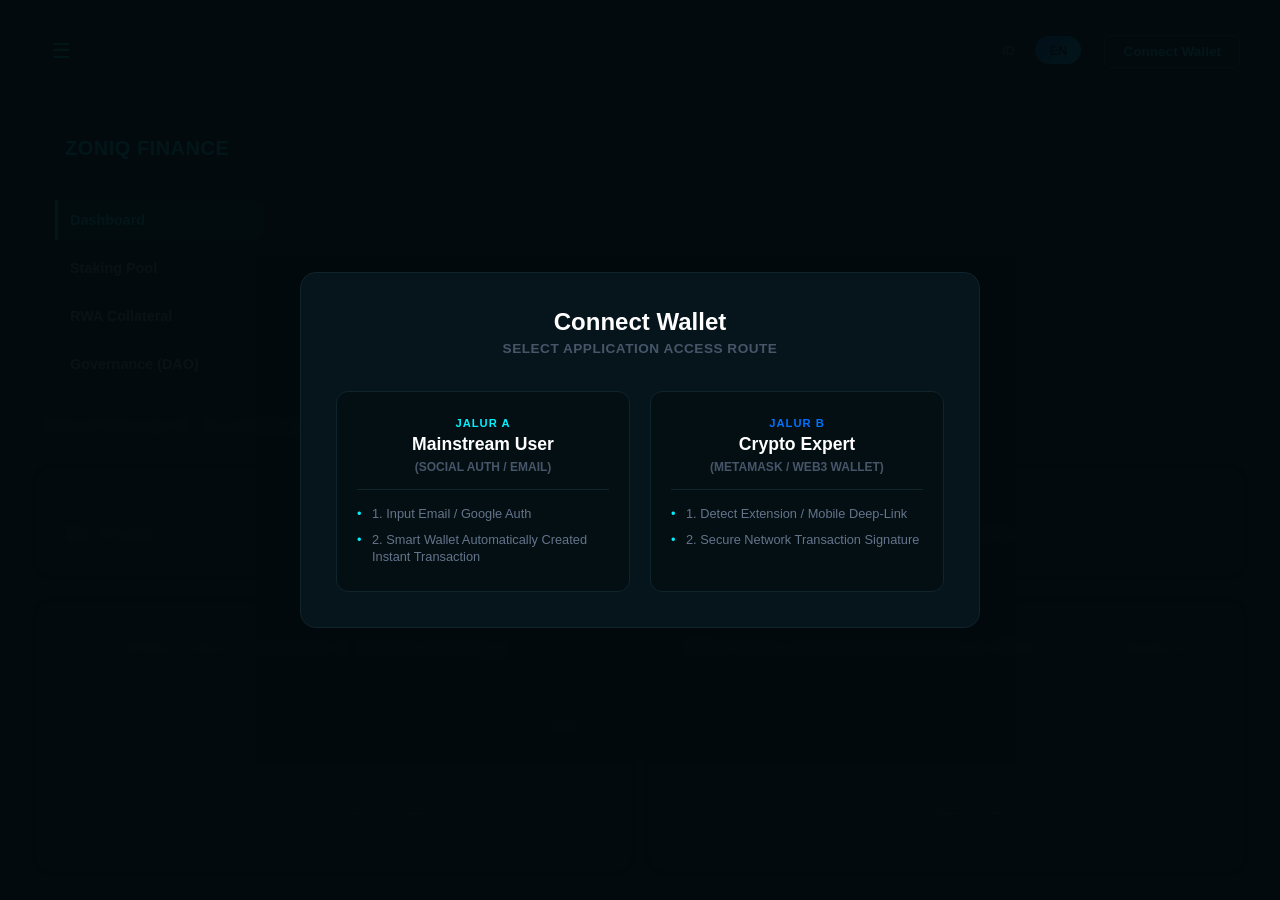
==== app.html @ b44617d6 "Rearrange sidebar navigation panel in app.html" ====
<!DOCTYPE html>
<html lang="en">
<head>
    <meta charset="UTF-8">
    <meta name="viewport" content="width=device-width, initial-scale=1.0">
    <title>Zoniq Finance - Integrated Dashboard dApp</title>
    <style>
        :root {
            --bg-color: #030a0d;
            --sidebar-bg: #051014;
            --card-bg: #06151b;
            --input-bg: #091a21;
            --border-color: #10242c;
            --text-title: #ffffff;
            --text-body: #64748b;
            --accent-color: #00f2fe;
            --accent-green: #10b981;
            --accent-gradient: linear-gradient(135deg, #0072ff 0%, #00f2fe 100%);
            --modal-overlay: rgba(3, 10, 13, 0.95);
            --sidebar-width: 240px;
        }

        body {
            font-family: -apple-system, BlinkMacSystemFont, "Segoe UI", Roboto, Arial, sans-serif;
            background-color: var(--bg-color);
            color: var(--text-body);
            margin: 0; padding: 0;
            display: flex; min-height: 100vh;
            overflow-x: hidden;
        }

        /* 1. SIDEBAR NAVIGASI KIRI */
        .sidebar {
            width: var(--sidebar-width);
            background-color: var(--sidebar-bg);
            border-right: 1px solid var(--border-color);
            display: flex; flex-direction: column; 
            padding: 25px 15px; box-sizing: border-box; 
            flex-shrink: 0;
            transition: all 0.3s cubic-bezier(0.4, 0, 0.2, 1);
            position: relative;
            z-index: 10;
        }
        body.sidebar-hidden .sidebar {
            margin-left: calc(-1 * var(--sidebar-width));
            opacity: 0;
            pointer-events: none;
        }
        .brand { color: var(--accent-color); font-size: 1.25rem; font-weight: 800; letter-spacing: 0.5px; margin-bottom: 40px; padding-left: 10px; text-transform: uppercase; }
        .nav-list { list-style: none; padding: 0; margin: 0; display: flex; flex-direction: column; gap: 8px; }
        .nav-item a { display: block; color: #94a3b8; text-decoration: none; padding: 12px 15px; border-radius: 8px; font-size: 0.9rem; font-weight: 600; transition: all 0.2s ease; }
        .nav-item a:hover { background-color: rgba(255, 255, 255, 0.02); color: var(--text-title); }
        .nav-item.active a { background-color: rgba(0, 242, 254, 0.06); color: var(--accent-color); border-left: 3px solid var(--accent-color); border-radius: 0 8px 8px 0; padding-left: 12px; }

        /* 2. MAIN CONTENT VIEWPORT */
        .main-content { flex-grow: 1; padding: 30px 40px; box-sizing: border-box; overflow-y: auto; width: 100%; transition: all 0.3s ease; }
        
        /* HEADER TOP BAR CONTROLS */
        .top-bar { display: flex; justify-content: space-between; align-items: center; margin-bottom: 40px; }
        .top-bar-right { display: flex; align-items: center; gap: 20px; }

        /* TOMBOL HAMBURGER DI POJOK PALING KIRI */
        .btn-toggle-sidebar {
            background: var(--card-bg);
            border: 1px solid var(--border-color);
            color: var(--accent-color);
            width: 42px; height: 42px;
            border-radius: 8px;
            cursor: pointer;
            display: flex; align-items: center; justify-content: center;
            font-size: 1.3rem;
            transition: all 0.2s;
        }
        .btn-toggle-sidebar:hover {
            background-color: var(--input-bg);
            border-color: rgba(0, 242, 254, 0.3);
        }

        /* TOGGLE SWITCH ID/EN */
        .switch { position: relative; display: inline-block; width: 100px; height: 34px; background-color: var(--card-bg); border: 1px solid var(--border-color); border-radius: 17px; cursor: pointer; user-select: none; }
        .switch-label { position: absolute; top: 0; width: 50px; height: 34px; line-height: 34px; text-align: center; font-weight: 700; font-size: 0.8rem; color: var(--text-body); z-index: 2; transition: color 0.2s; }
        .switch-label.label-id { left: 0; }
        .switch-label.label-en { right: 0; }
        .switch-handle { position: absolute; top: 2px; left: 2px; width: 46px; height: 28px; background: var(--accent-gradient); border-radius: 14px; z-index: 1; transition: transform 0.2s ease; }
        .switch.active-id .label-id { color: var(--bg-color); }
        .switch.active-en .label-en { color: var(--bg-color); }
        .switch.active-en .switch-handle { transform: translateX(50px); }

        /* WALLET STATE BUTTON */
        .btn-wallet { background-color: transparent; color: var(--accent-color); border: 1px solid rgba(0, 242, 254, 0.4); padding: 8px 18px; border-radius: 6px; font-weight: 700; font-size: 0.85rem; cursor: pointer; transition: all 0.2s ease; }
        .btn-wallet:hover { background-color: rgba(0, 242, 254, 0.05); box-shadow: 0 0 15px rgba(0, 242, 254, 0.2); }
        .dashboard-title { color: var(--text-title); font-size: 1.8rem; font-weight: 800; margin: 0 0 30px 0; }

        /* 3. METRICS GRID SYSTEM */
        .metrics-grid { display: grid; grid-template-columns: repeat(auto-fit, minmax(200px, 1fr)); gap: 20px; margin-bottom: 35px; }
        .metric-card { background-color: var(--card-bg); border: 1px solid var(--border-color); border-radius: 10px; padding: 22px; position: relative; }
        .metric-label { font-size: 0.75rem; font-weight: 700; color: #475569; text-transform: uppercase; letter-spacing: 0.5px; margin-bottom: 10px; }
        .metric-value { font-size: 1.6rem; font-weight: 800; color: var(--text-title); margin: 0; }
        .metric-value.highlight-green { color: var(--accent-green); }

        /* KUNCI AKSES SEBELUM CONNECT WALLET */
        .blur-locked { filter: blur(5px); opacity: 0.22; pointer-events: none; user-select: none; transition: all 0.4s ease; }

        /* 4. TRANSACTION LAYOUT INTERFACE (3-STEPS) */
        .panels-grid { display: grid; grid-template-columns: 1fr; gap: 25px; }
        @media (min-width: 992px) { .panels-grid { grid-template-columns: 1fr 1fr; } }
        .action-panel { background-color: var(--card-bg); border: 1px solid var(--border-color); border-radius: 12px; padding: 30px; box-sizing: border-box; }
        .action-panel h2 { color: var(--text-title); font-size: 1.2rem; font-weight: 700; margin: 0 0 20px 0; }
        .input-label { font-size: 0.8rem; color: #475569; margin-bottom: 8px; display: block; font-weight: 600; }
        .input-group { position: relative; display: flex; align-items: center; margin-bottom: 25px; }
        .input-group input { width: 100%; background-color: var(--input-bg); border: 1px solid var(--border-color); color: var(--text-title); padding: 14px 65px 14px 15px; border-radius: 8px; font-size: 1rem; font-weight: 600; outline: none; box-sizing: border-box; }
        .token-tag { position: absolute; right: 18px; font-weight: 700; font-size: 0.85rem; letter-spacing: 0.5px; }
        .tag-znq { color: var(--accent-green); }
        .tag-usd { color: #475569; }
        .btn-action { width: 100%; padding: 14px; background-color: #0c161a; border: 1px solid var(--border-color); color: var(--text-title); font-size: 0.95rem; font-weight: 700; border-radius: 8px; cursor: pointer; transition: all 0.2s; text-align: center; }
        .btn-action:hover { background-color: var(--input-bg); border-color: #1e3a47; }

        /* 5. POP-UP TWO-ROUTE GATE MODAL (PERSIS BAGAN DIAGRAM) */
        .modal-overlay {
            position: fixed; top: 0; left: 0; right: 0; bottom: 0;
            background-color: var(--modal-overlay);
            display: flex; align-items: center; justify-content: center;
            z-index: 100; opacity: 0; pointer-events: none;
            transition: opacity 0.3s ease;
        }
        .modal-overlay.active { opacity: 1; pointer-events: auto; }
        .modal-box {
            background-color: var(--card-bg); border: 1px solid var(--border-color);
            border-radius: 16px; width: 100%; max-width: 680px;
            padding: 35px; box-sizing: border-box; position: relative;
            transform: scale(0.95); transition: transform 0.3s ease;
        }
        .modal-overlay.active .modal-box { transform: scale(1); }
        .modal-box h2 { color: var(--text-title); font-size: 1.5rem; text-align: center; margin: 0 0 5px 0; font-weight: 800; }
        .modal-subtitle { text-align: center; font-size: 0.85rem; color: #475569; margin-bottom: 35px; text-transform: uppercase; font-weight: 700; letter-spacing: 0.5px; }
        
        .wallet-options-container { display: grid; grid-template-columns: 1fr; gap: 20px; }
        @media (min-width: 576px) { .wallet-options-container { grid-template-columns: 1fr 1fr; } }
        .option-route-card {
            background-color: rgba(3, 10, 13, 0.5); border: 1px solid var(--border-color);
            border-radius: 12px; padding: 25px 20px; cursor: pointer;
            transition: all 0.2s ease; display: flex; flex-direction: column; align-items: center; text-align: center;
        }
        .option-route-card:hover { border-color: rgba(0, 242, 254, 0.4); background-color: var(--input-bg); box-shadow: 0 5px 15px rgba(0, 242, 254, 0.05); }
        .route-badge { font-size: 0.7rem; font-weight: 800; color: var(--accent-color); text-transform: uppercase; letter-spacing: 1px; margin-bottom: 5px; }
        .option-route-card h4 { color: var(--text-title); margin: 0 0 5px 0; font-size: 1.1rem; font-weight: 700; }
        .route-subtext { font-size: 0.75rem; color: #475569; margin-bottom: 15px; font-weight: 600; text-transform: uppercase; }
        .route-steps-list { margin: 0; padding: 0; list-style: none; font-size: 0.8rem; text-align: left; color: var(--text-body); width: 100%; border-top: 1px solid var(--border-color); padding-top: 15px; }
        .route-steps-list li { margin-bottom: 8px; position: relative; padding-left: 15px; line-height: 1.4; }
        .route-steps-list li::before { content: "•"; position: absolute; left: 0; color: var(--accent-color); }
        .route-steps-list li:last-child { margin-bottom: 0; }

        .lang-block { transition: filter 0.4s, opacity 0.4s; }
        .lang-block.hidden { display: none; }
    </style>
</head>
<body>

        <!-- MAIN CONTENT AREA -->
    <main class="main-content">
        
        <!-- HEADER KONTROL UTAMA -->
        <header class="top-bar">
            <!-- TOMBOL SEMBUNYI MENU DI SEBELAH KIRI PALING UTAMA -->
            <button class="btn-toggle-sidebar" onclick="toggleSidebar()" id="sidebarToggleBtn" title="Sembunyikan Menu">
                ☰
            </button>
            
            <div class="top-bar-right">
                <div id="langToggle" class="switch active-en" onclick="toggleLanguage()">
                    <div class="switch-label label-id">ID</div>
                    <div class="switch-label label-en">EN</div>
                    <div class="switch-handle"></div>
                </div>
                <button class="btn-wallet" id="walletBtn" onclick="openWalletModal()">Hubungkan Dompet</button>
            </div>
        </header>

        <!-- SIDEBAR NAVIGATION PANEL -->
    <aside class="sidebar">
        <div class="brand">Zoniq Finance</div>
        <nav>
            <ul class="nav-list">
                <li class="nav-item active"><a href="#" id="menu-dash">Dasbor</a></li>
                <li class="nav-item"><a href="#" id="menu-pool">Staking Kolam</a></li>
                <li class="nav-item"><a href="#" id="menu-rwa">Agunan RWA</a></li>
                <li class="nav-item"><a href="#" id="menu-dao">Tata Kelola (DAO)</a></li>
            </ul>
        </nav>
    </aside>

        <!-- ================= CONTENT LAYOUT VIEWPORT (TERKUNCI BLUR DI AWAL) ================= -->
        <div id="dashboardContainer" class="blur-locked">
            
            <!-- TAMPILAN BAHASA INDONESIA -->
            <div id="sect-id" class="lang-block hidden">
                <h1 class="dashboard-title">Ringkasan Dasbor</h1>
                <div class="metrics-grid">
                    <div class="metric-card"><div class="metric-label">Harga $ZNQ</div><p class="metric-value">$0.0100</p></div>
                    <div class="metric-card"><div class="metric-label">Total Nilai Terkunci (TVL)</div><p class="metric-value highlight-green">$1,245,000</p></div>
                    <div class="metric-card"><div class="metric-label">Agunan RWA Anda</div><p class="metric-value">$0.00</p></div>
                    <div class="metric-card"><div class="metric-label">Estimasi APY Staking</div><p class="metric-value highlight-green">24.5%</p></div>
                </div>
                
                <div class="panels-grid">
                    <!-- FITUR 1: STAKING INSTAN -->
                    <div class="action-panel">
                        <h2>Kunci Token $ZNQ [ Fitur 1: Staking Instan ]</h2>
                        <span class="input-label">1. Input Jumlah Token $ZNQ</span>
                        <div class="input-group"><input type="number" placeholder="0.0" id="stake-input-id"><span class="token-tag tag-znq">ZNQ</span></div>
                        <span class="input-label" style="margin-top:-15px; margin-bottom:15px; display:block; font-size:0.75rem; color:#475569;">2. Bayar Gas Fee via USDC/USDT</span>
                        <button class="btn-action" onclick="executeTx('stake', 'id')">3. Estimasi Imbal Hasil Aktif Tersedia di Dompet dalam 3 Detik</button>
                    </div>
                    
                    <!-- FITUR 2: AGUNAN SILANG RWA -->
                    <div class="action-panel">
                        <h2>Agunan Silang RWA [ Fitur 2: Agunan Silang RWA ]</h2>
                        <span class="input-label">1. Input Nilai Tokenisasi Aset Fisik &amp; Tarik Likuiditas Dolar</span>
                        <div class="input-group"><input type="number" placeholder="0.0" id="rwa-input-id"><span class="token-tag tag-usd">USD</span></div>
                        <span class="input-label" style="margin-top:-15px; margin-bottom:15px; display:block; font-size:0.75rem; color:#475569;">2. Kunci Aset Dunia Nyata Secara Digital</span>
                        <button class="btn-action" onclick="executeTx('rwa', 'id')">3. Cairkan Dana Agunan ke Dompet Tanpa Birokrasi</button>
                    </div>
                </div>
            </div>

            <!-- TAMPILAN BAHASA INGGRIS -->
            <div id="sect-en" class="lang-block">
                <h1 class="dashboard-title">Dashboard Summary</h1>
                <div class="metrics-grid">
                    <div class="metric-card"><div class="metric-label">$ZNQ Price</div><p class="metric-value">$0.0100</p></div>
                    <div class="metric-card"><div class="metric-label">Total Value Locked (TVL)</div><p class="metric-value highlight-green">$1,245,000</p></div>
                    <div class="metric-card"><div class="metric-label">Your RWA Collateral</div><p class="metric-value">$0.00</p></div>
                    <div class="metric-card"><div class="metric-label">Estimated Staking APY</div><p class="metric-value highlight-green">24.5%</p></div>
                </div>
                
                <div class="panels-grid">
                    <!-- FEATURE 1: INSTANT STAKING -->
                    <div class="action-panel">
                        <h2>Lock $ZNQ Tokens [ Feature 1: Instant Staking ]</h2>
                        <span class="input-label">1. Input $ZNQ Token Amount</span>
                        <div class="input-group"><input type="number" placeholder="0.0" id="stake-input-en"><span class="token-tag tag-znq">ZNQ</span></div>
                        <span class="input-label" style="margin-top:-15px; margin-bottom:15px; display:block; font-size:0.75rem; color:#475569;">2. Pay Gas Fee via USDC/USDT</span>
                        <button class="btn-action" onclick="executeTx('stake', 'en')">3. Estimated Yield Active Available in Wallet within 3 Secs</button>
                    </div>
                    
                    <!-- FEATURE 2: RWA CROSS-COLLATERAL -->
                    <div class="action-panel">
                        <h2>RWA Cross-Collateral [ Feature 2: RWA Cross-Collateral ]</h2>
                        <span class="input-label">1. Input Physical Asset Tokenization Value &amp; Draw Dollar Liquidity</span>
                        <div class="input-group"><input type="number" placeholder="0.0" id="rwa-input-en"><span class="token-tag tag-usd">USD</span></div>
                        <span class="input-label" style="margin-top:-15px; margin-bottom:15px; display:block; font-size:0.75rem; color:#475569;">2. Lock Real-World Asset Digitally</span>
                        <button class="btn-action" onclick="executeTx('rwa', 'en')">3. Disburse Liquidity to Wallet Without Bureaucracy</button>
                    </div>
                </div>
            </div>
        </div>
    </main>

    <!-- ================= INTERFACE CHOOSE CONNECTION POP-UP GERBANG MASUK 2 JALUR ================= -->
    <div id="walletModal" class="modal-overlay">
        <div class="modal-box">
            <h2 id="modal-title">Hubungkan Dompet</h2>
            <div class="modal-subtitle" id="modal-sub">Pilih Jalur Akses dApp</div>
            
            <div class="wallet-options-container">
                <!-- JALUR A: PENGGUNA AWAM -->
                <div class="option-route-card" onclick="selectRoute('A')">
                    <span class="route-badge">Jalur A</span>
                    <h4 id="routeA-title">Pengguna Awam</h4>
                    <span class="route-subtext">(Social Auth / Email)</span>
                    <ul class="route-steps-list" id="routeA-steps">
                        <li>1. Input Email / Google Auth</li>
                        <li>2. Dompet Pintar Otomatis Tercipta Transaksi Instan</li>
                    </ul>
                </div>

                <!-- JALUR B: AHLI KRIPTO -->
                <div class="option-route-card" onclick="selectRoute('B')">
                    <span class="route-badge" style="color:#0072ff">Jalur B</span>
                    <h4 id="routeB-title">Ahli Kripto</h4>
                    <span class="route-subtext">(MetaMask / Web3 Wallet)</span>
                    <ul class="route-steps-list" id="routeB-steps">
                        <li>1. Deteksi Ekstensi / Deep-Link HP</li>
                        <li>2. Tanda Tangan Transaksi Jaringan Aman</li>
                    </ul>
                </div>
            </div>
        </div>
    </div>

    <script>
        let isConnected = false;

        // 1. KONTROL SEMBUNYI SIDEBAR NAVIGASI
        function toggleSidebar() {
            document.body.classList.toggle('sidebar-hidden');
            const toggleBtn = document.getElementById('sidebarToggleBtn');
            const isId = document.getElementById('langToggle').classList.contains('active-id');
            toggleBtn.title = document.body.classList.contains('sidebar-hidden') ? 
                (isId ? "Tampilkan Menu" : "Show Menu") : (isId ? "Sembunyikan Menu" : "Hide Menu");
        }

        // 2. KONTROL GERBANG MASUK POP-UP MODAL (2 JALUR)
        function openWalletModal() {
            if(isConnected) {
                isConnected = false;
                document.getElementById('dashboardContainer').classList.add('blur-locked'); // Kunci dashboard kembali saat logout
                const isId = document.getElementById('langToggle').classList.contains('active-id');
                const btn = document.getElementById('walletBtn');
                btn.innerText = isId ? "Hubungkan Dompet" : "Connect Wallet";
                btn.style.borderColor = "rgba(0, 242, 254, 0.4)";
                btn.style.color = "var(--accent-color)";
                setTimeout(() => { document.getElementById('walletModal').classList.add('active'); }, 200);
                return;
            }
            document.getElementById('walletModal').classList.add('active');
        }

        function selectRoute(routeType) {
            isConnected = true;
            document.getElementById('walletModal').classList.remove('active');
            document.getElementById('dashboardContainer').classList.remove('blur-locked'); // Membuka kunci halaman utama dasbor

            const btn = document.getElementById('walletBtn');
            const isId = document.getElementById('langToggle').classList.contains('active-id');
            
            if(routeType === 'A') {
                btn.innerText = "user@social.auth"; 
                alert(isId ? "Pendaftaran via Jalur A Berhasil! Dompet Pintar (Account Abstraction) Anda siap digunakan masuk ke dasbor utama." : "Route A Login Success! Your Abstraction Account Smart Wallet is unlocked.");
            } else {
                btn.innerText = "0x71C...3A9f"; 
                alert(isId ? "Koneksi via Jalur B Berhasil! Ekstensi MetaMask terverifikasi & tanda tangan digital valid." : "Route B Connection Success! Web3 Wallet MetaMask signature verified.");
            }
            btn.style.borderColor = "var(--accent-green)";
            btn.style.color = "var(--accent-green)";
        }

        // 3. TRANSACTION EXECUTION CONTROL
        function executeTx(type, lang) {
            let val = document.getElementById(`${type}-input-${lang}`).value;
            if(!val || parseFloat(val) <= 0) {
                alert(lang === 'id' ? "Silakan masukkan jumlah nominal valid!" : "Please enter a valid amount!");
                return;
            }
            alert(lang === 'id' ? "Konfirmasi Langkah 3 Berhasil! Transaksi dieksekusi instan dalam 3 detik." : "Step 3 Confirmed! Transaction completed instantly within 3 seconds.");
        }

        // 4. COOKIES ENGINE AND DICTIONARY
        function setCookie(name, value, days) {
            document.cookie = name + "=" + (value || "") + (days ? "; expires=" + new Date(Date.now() + days*24*60*60*1000).toUTCString() : "") + "; path=/; SameSite=Strict";
        }
        function getCookie(name) {
            let nameEQ = name + "="; let ca = document.cookie.split(';');
            for(let i=0; i < ca.length; i++) {
                let c = ca[i]; while (c.charAt(0)==' ') c = c.substring(1,c.length);
                if (c.indexOf(nameEQ) == 0) return c.substring(nameEQ.length,c.length);
            }
            return null;
        }

        function applyLanguage(lang) {
            const toggle = document.getElementById('langToggle');
            const sectId = document.getElementById('sect-id');
            const sectEn = document.getElementById('sect-en');
            const walletBtn = document.getElementById('walletBtn');
            const toggleBtn = document.getElementById('sidebarToggleBtn');
            
            const menuDash = document.getElementById('menu-dash');
            const menuPool = document.getElementById('menu-pool');
            const menuRwa = document.getElementById('menu-rwa');
            const menuDao = document.getElementById('menu-dao');

            const modalTitle = document.getElementById('modal-title');
            const modalSub = document.getElementById('modal-sub');
            const routeATitle = document.getElementById('routeA-title');
            const routeASteps = document.getElementById('routeA-steps');
            const routeBTitle = document.getElementById('routeB-title');
            const routeBSteps = document.getElementById('routeB-steps');

            if (lang === 'id') {
                toggle.classList.remove('active-en'); toggle.classList.add('active-id');
                sectId.classList.remove('hidden'); sectEn.classList.add('hidden');
                menuDash.innerText = "Dasbor"; menuPool.innerText = "Staking Kolam"; menuRwa.innerText = "Agunan RWA"; menuDao.innerText = "Tata Kelola (DAO)";
                if(!isConnected) walletBtn.innerText = "Hubungkan Dompet";
                toggleBtn.title = document.body.classList.contains('sidebar-hidden') ? "Tampilkan Menu" : "Sembunyikan Menu";

                modalTitle.innerText = "Hubungkan Dompet";
                modalSub.innerText = "Pilih Jalur Akses dApp";
                routeATitle.innerText = "Pengguna Awam";
                routeASteps.innerHTML = "<li>1. Input Email / Google Auth</li><li>2. Dompet Pintar Otomatis Tercipta Transaksi Instan</li>";
                routeBTitle.innerText = "Ahli Kripto";
                routeBSteps.innerHTML = "<li>1. Deteksi Ekstensi / Deep-Link HP</li><li>2. Tanda Tangan Transaksi Jaringan Aman</li>";
            } else {
                toggle.classList.remove('active-id'); toggle.classList.add('active-en');
                sectId.classList.add('hidden'); sectEn.classList.remove('hidden');
                menuDash.innerText = "Dashboard"; menuPool.innerText = "Staking Pool"; menuRwa.innerText = "RWA Collateral"; menuDao.innerText = "Governance (DAO)";
                if(!isConnected) walletBtn.innerText = "Connect Wallet";
                toggleBtn.title = document.body.classList.contains('sidebar-hidden') ? "Show Menu" : "Hide Menu";

                modalTitle.innerText = "Connect Wallet";
                modalSub.innerText = "Select Application Access Route";
                routeATitle.innerText = "Mainstream User";
                routeASteps.innerHTML = "<li>1. Input Email / Google Auth</li><li>2. Smart Wallet Automatically Created Instant Transaction</li>";
                routeBTitle.innerText = "Crypto Expert";
                routeBSteps.innerHTML = "<li>1. Detect Extension / Mobile Deep-Link</li><li>2. Secure Network Transaction Signature</li>";
            }
        }

        function toggleLanguage() {
            const toggle = document.getElementById('langToggle');
            let targetLang = toggle.classList.contains('active-en') ? 'id' : 'en';
            applyLanguage(targetLang);
            setCookie('oniq_lang', targetLang, 30);
        }

        window.onload = function() {
            let savedLang = getCookie('oniq_lang');
            applyLanguage(savedLang ? savedLang : 'en');
            
            // Mengunci & menampilkan pop-up secara otomatis saat pertama kali halaman terbuka
            if(!isConnected) { document.getElementById('walletModal').classList.add('active'); }
        };
    </script>
</body>
</html>
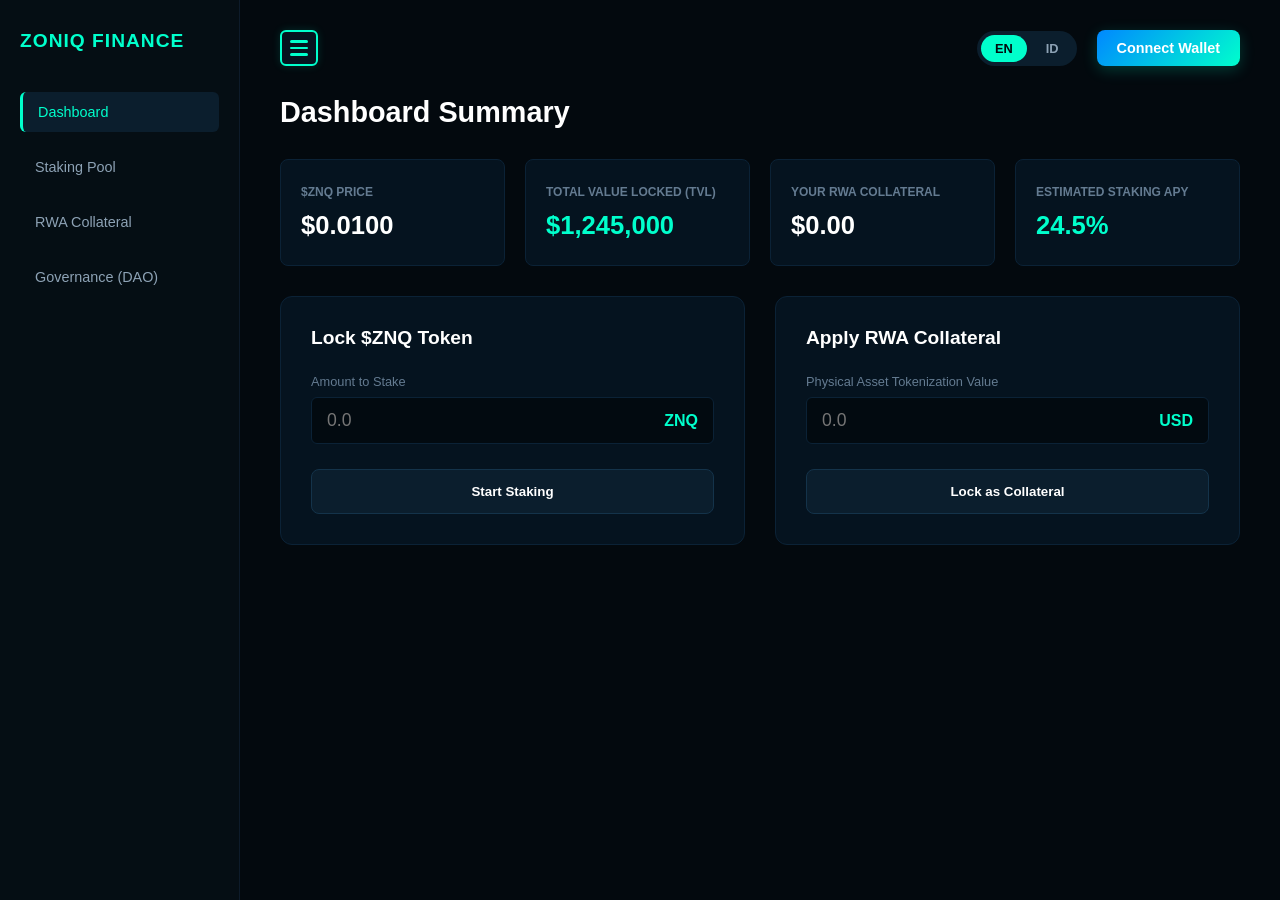
==== commit f5b228df: "Refactor navigation styles and add animations Updated styles for navigation items and menu toggle bu" ====
--- a/app.html
+++ b/app.html
@@ -3,423 +3,822 @@
 <head>
     <meta charset="UTF-8">
     <meta name="viewport" content="width=device-width, initial-scale=1.0">
-    <title>Zoniq Finance - Integrated Dashboard dApp</title>
+    <title>Zoniq Finance Dashboard</title>
+    <!-- Font Awesome untuk ikon sosial/wallet -->
+    <link rel="stylesheet" href="https://cloudflare.com">
+    
     <style>
-        :root {
-            --bg-color: #030a0d;
-            --sidebar-bg: #051014;
-            --card-bg: #06151b;
-            --input-bg: #091a21;
-            --border-color: #10242c;
-            --text-title: #ffffff;
-            --text-body: #64748b;
-            --accent-color: #00f2fe;
-            --accent-green: #10b981;
-            --accent-gradient: linear-gradient(135deg, #0072ff 0%, #00f2fe 100%);
-            --modal-overlay: rgba(3, 10, 13, 0.95);
-            --sidebar-width: 240px;
+        /* ==================== GAYA CSS (STYLE) ==================== */
+        * {
+            margin: 0;
+            padding: 0;
+            box-sizing: border-box;
+            font-family: 'Segoe UI', Tahoma, Geneva, Verdana, sans-serif;
         }
 
         body {
-            font-family: -apple-system, BlinkMacSystemFont, "Segoe UI", Roboto, Arial, sans-serif;
-            background-color: var(--bg-color);
-            color: var(--text-body);
-            margin: 0; padding: 0;
-            display: flex; min-height: 100vh;
+            background-color: #03090e;
+            color: #ffffff;
+            display: flex;
+            min-height: 100vh;
             overflow-x: hidden;
         }
 
-        /* 1. SIDEBAR NAVIGASI KIRI */
+        /* --- SIDEBAR NAVIGASI --- */
         .sidebar {
-            width: var(--sidebar-width);
-            background-color: var(--sidebar-bg);
-            border-right: 1px solid var(--border-color);
-            display: flex; flex-direction: column; 
-            padding: 25px 15px; box-sizing: border-box; 
-            flex-shrink: 0;
-            transition: all 0.3s cubic-bezier(0.4, 0, 0.2, 1);
+            width: 240px;
+            background-color: #050e14;
+            padding: 30px 20px;
+            display: flex;
+            flex-direction: column;
+            gap: 40px;
+            border-right: 1px solid #0d1b2a;
+            transition: transform 0.3s cubic-bezier(0.4, 0, 0.2, 1), margin-left 0.3s cubic-bezier(0.4, 0, 0.2, 1);
             position: relative;
-            z-index: 10;
-        }
-        body.sidebar-hidden .sidebar {
-            margin-left: calc(-1 * var(--sidebar-width));
+            z-index: 999;
+        }
+
+        .sidebar.hide-desktop {
+            margin-left: -240px;
+        }
+
+        .logo {
+            color: #00ffcc;
+            font-weight: bold;
+            font-size: 1.2rem;
+            letter-spacing: 1px;
+        }
+
+        .nav-menu {
+            display: flex;
+            flex-direction: column;
+            gap: 15px;
+        }
+
+        .nav-item {
+            color: #8da2b5;
+            text-decoration: none;
+            padding: 12px 15px;
+            border-radius: 6px;
+            font-size: 0.9rem;
+            transition: all 0.2s ease;
+        }
+
+        .nav-item:hover, .nav-item.active {
+            color: #ffffff;
+            background-color: #0b1e2d;
+        }
+
+        .nav-item.active {
+            color: #00ffcc;
+            border-left: 3px solid #00ffcc;
+        }
+
+        /* --- KONTEN UTAMA --- */
+        .main-content {
+            flex: 1;
+            padding: 30px 40px;
+            display: flex;
+            flex-direction: column;
+            gap: 30px;
+            transition: all 0.3s ease;
+        }
+
+        .top-header {
+            display: flex;
+            justify-content: space-between;
+            align-items: center;
+        }
+
+        .header-left {
+            display: flex;
+            align-items: center;
+            gap: 15px;
+        }
+
+        /* TOMBOL MENU DENGAN EFEK MEMANTUL (BOUNCE ANIMATION) */
+        .menu-dots-toggle {
+            background: #05131f;
+            border: 2px solid #00ffcc;
+            padding: 8px;
+            border-radius: 6px;
+            cursor: pointer;
+            transition: all 0.25s ease;
+            display: flex;
+            flex-direction: column;
+            gap: 4px;
+            width: 38px;
+            height: 36px;
+            justify-content: center;
+            align-items: center;
+            box-shadow: 0 0 8px rgba(0, 255, 204, 0.15);
+        }
+
+        .menu-dots-toggle:active {
+            animation: bounce 0.3s ease-in-out;
+        }
+
+        @keyframes bounce {
+            0% { transform: scale(1); }
+            30% { transform: scale(0.85); }
+            50% { transform: scale(1.05); }
+            100% { transform: scale(1); }
+        }
+
+        .menu-bar {
+            width: 18px;
+            height: 2.5px;
+            background-color: #00ffcc;
+            border-radius: 2px;
+            transition: all 0.25s ease;
+        }
+
+        .menu-dots-toggle:hover {
+            background-color: #00ffcc;
+            box-shadow: 0 0 15px rgba(0, 255, 204, 0.4);
+        }
+
+        .menu-dots-toggle:hover .menu-bar {
+            background-color: #03090e;
+        }
+
+        .header-right {
+            display: flex;
+            align-items: center;
+            gap: 20px;
+        }
+
+        /* Tombol Geser Bahasa (EN kiri, ID kanan) */
+        .language-switch {
+            background-color: #0b1e2d;
+            padding: 4px;
+            border-radius: 20px;
+            display: flex;
+            gap: 5px;
+        }
+
+        .lang-btn {
+            background: none;
+            border: none;
+            color: #8da2b5;
+            padding: 6px 14px;
+            border-radius: 15px;
+            cursor: pointer;
+            font-size: 0.8rem;
+            font-weight: bold;
+            transition: all 0.2s;
+        }
+
+        .lang-btn.active {
+            background-color: #00ffcc;
+            color: #03090e;
+        }
+
+        /* Tombol Dompet Utama */
+        .connect-wallet {
+            background: linear-gradient(135deg, #0088ff, #00ffcc);
+            border: none;
+            color: #ffffff;
+            padding: 10px 20px;
+            border-radius: 8px;
+            font-weight: bold;
+            cursor: pointer;
+            font-size: 0.9rem;
+            box-shadow: 0 4px 15px rgba(0, 255, 204, 0.2);
+            transition: transform 0.1s, background 0.3s;
+        }
+
+        .connect-wallet.connected {
+            background: #0b2236;
+            border: 1px solid #00ffcc;
+            color: #00ffcc;
+            box-shadow: none;
+        }
+
+        .connect-wallet:active {
+            transform: scale(0.98);
+        }
+
+        .page-title {
+            font-size: 1.8rem;
+            font-weight: 600;
+        }
+
+        /* --- STATISTIK GRID --- */
+        .stats-grid {
+            display: grid;
+            grid-template-columns: repeat(auto-fit, minmax(220px, 1fr));
+            gap: 20px;
+        }
+
+        .stat-card {
+            background-color: #05131f;
+            border: 1px solid #0b2236;
+            border-radius: 8px;
+            padding: 25px 20px;
+            display: flex;
+            flex-direction: column;
+            gap: 12px;
+        }
+
+        .stat-label {
+            color: #647b91;
+            font-size: 0.75rem;
+            font-weight: bold;
+        }
+
+        .stat-value {
+            font-size: 1.6rem;
+            font-weight: bold;
+        }
+
+        .highlight-green {
+            color: #00ffcc;
+        }
+
+        /* --- PANEL AKSI GRID --- */
+        .action-grid {
+            display: grid;
+            grid-template-columns: repeat(auto-fit, minmax(350px, 1fr));
+            gap: 30px;
+        }
+
+        .action-card {
+            background-color: #05131f;
+            border: 1px solid #0b2236;
+            border-radius: 12px;
+            padding: 30px;
+            display: flex;
+            flex-direction: column;
+            gap: 25px;
+        }
+
+        .action-card h2 {
+            font-size: 1.2rem;
+            font-weight: 600;
+        }
+
+        .input-group {
+            display: flex;
+            flex-direction: column;
+            gap: 8px;
+        }
+
+        .input-group label {
+            color: #647b91;
+            font-size: 0.8rem;
+        }
+
+        .input-wrapper {
+            display: flex;
+            background-color: #020a10;
+            border: 1px solid #0b2236;
+            border-radius: 6px;
+            padding: 12px 15px;
+            align-items: center;
+        }
+
+        .input-wrapper input {
+            background: none;
+            border: none;
+            color: #ffffff;
+            flex: 1;
+            font-size: 1.1rem;
+            outline: none;
+        }
+
+        .currency {
+            color: #00ffcc;
+            font-weight: bold;
+        }
+
+        .action-btn {
+            background-color: #0b1e2d;
+            border: 1px solid #14334a;
+            color: #ffffff;
+            padding: 14px;
+            border-radius: 8px;
+            cursor: pointer;
+            font-weight: 600;
+            transition: background 0.2s;
+        }
+
+        .action-btn:hover {
+            background-color: #14334a;
+        }
+
+        /* --- POP-UP MODAL BOX --- */
+        .modal-overlay {
+            position: fixed;
+            top: 0;
+            left: 0;
+            width: 100%;
+            height: 100%;
+            background-color: rgba(2, 6, 10, 0.85);
+            display: flex;
+            justify-content: center;
+            align-items: center;
+            z-index: 2000;
             opacity: 0;
             pointer-events: none;
-        }
-        .brand { color: var(--accent-color); font-size: 1.25rem; font-weight: 800; letter-spacing: 0.5px; margin-bottom: 40px; padding-left: 10px; text-transform: uppercase; }
-        .nav-list { list-style: none; padding: 0; margin: 0; display: flex; flex-direction: column; gap: 8px; }
-        .nav-item a { display: block; color: #94a3b8; text-decoration: none; padding: 12px 15px; border-radius: 8px; font-size: 0.9rem; font-weight: 600; transition: all 0.2s ease; }
-        .nav-item a:hover { background-color: rgba(255, 255, 255, 0.02); color: var(--text-title); }
-        .nav-item.active a { background-color: rgba(0, 242, 254, 0.06); color: var(--accent-color); border-left: 3px solid var(--accent-color); border-radius: 0 8px 8px 0; padding-left: 12px; }
-
-        /* 2. MAIN CONTENT VIEWPORT */
-        .main-content { flex-grow: 1; padding: 30px 40px; box-sizing: border-box; overflow-y: auto; width: 100%; transition: all 0.3s ease; }
-        
-        /* HEADER TOP BAR CONTROLS */
-        .top-bar { display: flex; justify-content: space-between; align-items: center; margin-bottom: 40px; }
-        .top-bar-right { display: flex; align-items: center; gap: 20px; }
-
-        /* TOMBOL HAMBURGER DI POJOK PALING KIRI */
-        .btn-toggle-sidebar {
-            background: var(--card-bg);
-            border: 1px solid var(--border-color);
-            color: var(--accent-color);
-            width: 42px; height: 42px;
+            transition: opacity 0.3s ease;
+        }
+
+        .modal-overlay.show {
+            opacity: 1;
+            pointer-events: auto;
+        }
+
+        .modal-box {
+            background-color: #05131f;
+            border: 1px solid #0b2236;
+            width: 90%;
+            max-width: 680px;
+            border-radius: 16px;
+            padding: 30px;
+            position: relative;
+            box-shadow: 0 10px 40px rgba(0,0,0,0.5);
+            transform: translateY(-20px);
+            transition: transform 0.3s ease;
+            display: flex;
+            flex-direction: column;
+        }
+
+        .modal-overlay.show .modal-box {
+            transform: translateY(0);
+        }
+
+        .modal-close-x {
+            position: absolute;
+            top: 20px;
+            right: 20px;
+            background: none;
+            border: none;
+            color: #647b91;
+            font-size: 1.3rem;
+            cursor: pointer;
+            transition: color 0.2s;
+        }
+
+        .modal-close-x:hover {
+            color: #ffffff;
+        }
+
+        .modal-title {
+            font-size: 1.3rem;
+            font-weight: 600;
+            margin-bottom: 25px;
+            text-align: center;
+            color: #00ffcc;
+        }
+
+        .wallet-paths {
+            display: grid;
+            grid-template-columns: 1fr 1fr;
+            gap: 20px;
+            margin-bottom: 25px;
+        }
+
+        .path-card {
+            background-color: #020a10;
+            border: 1px solid #0b2236;
+            border-radius: 10px;
+            padding: 20px;
+            display: flex;
+            flex-direction: column;
+            justify-content: space-between;
+        }
+
+        .path-title {
+            font-size: 0.95rem;
+            font-weight: bold;
+            margin-bottom: 5px;
+            color: #ffffff;
+            border-bottom: 1px solid #0b2236;
+            padding-bottom: 8px;
+        }
+
+        .path-subtitle {
+            font-size: 0.8rem;
+            color: #00ffcc;
+            margin-bottom: 15px;
+            font-style: italic;
+        }
+
+        .path-steps {
+            list-style: none;
+            display: flex;
+            flex-direction: column;
+            gap: 12px;
+            margin-bottom: 20px;
+        }
+
+        .path-steps li {
+            font-size: 0.85rem;
+            color: #8da2b5;
+            line-height: 1.4;
+        }
+
+        .path-steps strong {
+            color: #ffffff;
+            display: block;
+            margin-bottom: 2px;
+        }
+
+        .provider-list {
+            display: flex;
+            flex-direction: column;
+            gap: 10px;
+        }
+
+        .provider-btn {
+            display: flex;
+            align-items: center;
+            gap: 12px;
+            background-color: #0b1e2d;
+            border: 1px solid #14334a;
+            color: #ffffff;
+            padding: 10px 15px;
             border-radius: 8px;
             cursor: pointer;
-            display: flex; align-items: center; justify-content: center;
-            font-size: 1.3rem;
+            font-size: 0.85rem;
+            font-weight: 600;
             transition: all 0.2s;
-        }
-        .btn-toggle-sidebar:hover {
-            background-color: var(--input-bg);
-            border-color: rgba(0, 242, 254, 0.3);
-        }
-
-        /* TOGGLE SWITCH ID/EN */
-        .switch { position: relative; display: inline-block; width: 100px; height: 34px; background-color: var(--card-bg); border: 1px solid var(--border-color); border-radius: 17px; cursor: pointer; user-select: none; }
-        .switch-label { position: absolute; top: 0; width: 50px; height: 34px; line-height: 34px; text-align: center; font-weight: 700; font-size: 0.8rem; color: var(--text-body); z-index: 2; transition: color 0.2s; }
-        .switch-label.label-id { left: 0; }
-        .switch-label.label-en { right: 0; }
-        .switch-handle { position: absolute; top: 2px; left: 2px; width: 46px; height: 28px; background: var(--accent-gradient); border-radius: 14px; z-index: 1; transition: transform 0.2s ease; }
-        .switch.active-id .label-id { color: var(--bg-color); }
-        .switch.active-en .label-en { color: var(--bg-color); }
-        .switch.active-en .switch-handle { transform: translateX(50px); }
-
-        /* WALLET STATE BUTTON */
-        .btn-wallet { background-color: transparent; color: var(--accent-color); border: 1px solid rgba(0, 242, 254, 0.4); padding: 8px 18px; border-radius: 6px; font-weight: 700; font-size: 0.85rem; cursor: pointer; transition: all 0.2s ease; }
-        .btn-wallet:hover { background-color: rgba(0, 242, 254, 0.05); box-shadow: 0 0 15px rgba(0, 242, 254, 0.2); }
-        .dashboard-title { color: var(--text-title); font-size: 1.8rem; font-weight: 800; margin: 0 0 30px 0; }
-
-        /* 3. METRICS GRID SYSTEM */
-        .metrics-grid { display: grid; grid-template-columns: repeat(auto-fit, minmax(200px, 1fr)); gap: 20px; margin-bottom: 35px; }
-        .metric-card { background-color: var(--card-bg); border: 1px solid var(--border-color); border-radius: 10px; padding: 22px; position: relative; }
-        .metric-label { font-size: 0.75rem; font-weight: 700; color: #475569; text-transform: uppercase; letter-spacing: 0.5px; margin-bottom: 10px; }
-        .metric-value { font-size: 1.6rem; font-weight: 800; color: var(--text-title); margin: 0; }
-        .metric-value.highlight-green { color: var(--accent-green); }
-
-        /* KUNCI AKSES SEBELUM CONNECT WALLET */
-        .blur-locked { filter: blur(5px); opacity: 0.22; pointer-events: none; user-select: none; transition: all 0.4s ease; }
-
-        /* 4. TRANSACTION LAYOUT INTERFACE (3-STEPS) */
-        .panels-grid { display: grid; grid-template-columns: 1fr; gap: 25px; }
-        @media (min-width: 992px) { .panels-grid { grid-template-columns: 1fr 1fr; } }
-        .action-panel { background-color: var(--card-bg); border: 1px solid var(--border-color); border-radius: 12px; padding: 30px; box-sizing: border-box; }
-        .action-panel h2 { color: var(--text-title); font-size: 1.2rem; font-weight: 700; margin: 0 0 20px 0; }
-        .input-label { font-size: 0.8rem; color: #475569; margin-bottom: 8px; display: block; font-weight: 600; }
-        .input-group { position: relative; display: flex; align-items: center; margin-bottom: 25px; }
-        .input-group input { width: 100%; background-color: var(--input-bg); border: 1px solid var(--border-color); color: var(--text-title); padding: 14px 65px 14px 15px; border-radius: 8px; font-size: 1rem; font-weight: 600; outline: none; box-sizing: border-box; }
-        .token-tag { position: absolute; right: 18px; font-weight: 700; font-size: 0.85rem; letter-spacing: 0.5px; }
-        .tag-znq { color: var(--accent-green); }
-        .tag-usd { color: #475569; }
-        .btn-action { width: 100%; padding: 14px; background-color: #0c161a; border: 1px solid var(--border-color); color: var(--text-title); font-size: 0.95rem; font-weight: 700; border-radius: 8px; cursor: pointer; transition: all 0.2s; text-align: center; }
-        .btn-action:hover { background-color: var(--input-bg); border-color: #1e3a47; }
-
-        /* 5. POP-UP TWO-ROUTE GATE MODAL (PERSIS BAGAN DIAGRAM) */
-        .modal-overlay {
-            position: fixed; top: 0; left: 0; right: 0; bottom: 0;
-            background-color: var(--modal-overlay);
-            display: flex; align-items: center; justify-content: center;
-            z-index: 100; opacity: 0; pointer-events: none;
-            transition: opacity 0.3s ease;
-        }
-        .modal-overlay.active { opacity: 1; pointer-events: auto; }
-        .modal-box {
-            background-color: var(--card-bg); border: 1px solid var(--border-color);
-            border-radius: 16px; width: 100%; max-width: 680px;
-            padding: 35px; box-sizing: border-box; position: relative;
-            transform: scale(0.95); transition: transform 0.3s ease;
-        }
-        .modal-overlay.active .modal-box { transform: scale(1); }
-        .modal-box h2 { color: var(--text-title); font-size: 1.5rem; text-align: center; margin: 0 0 5px 0; font-weight: 800; }
-        .modal-subtitle { text-align: center; font-size: 0.85rem; color: #475569; margin-bottom: 35px; text-transform: uppercase; font-weight: 700; letter-spacing: 0.5px; }
-        
-        .wallet-options-container { display: grid; grid-template-columns: 1fr; gap: 20px; }
-        @media (min-width: 576px) { .wallet-options-container { grid-template-columns: 1fr 1fr; } }
-        .option-route-card {
-            background-color: rgba(3, 10, 13, 0.5); border: 1px solid var(--border-color);
-            border-radius: 12px; padding: 25px 20px; cursor: pointer;
-            transition: all 0.2s ease; display: flex; flex-direction: column; align-items: center; text-align: center;
-        }
-        .option-route-card:hover { border-color: rgba(0, 242, 254, 0.4); background-color: var(--input-bg); box-shadow: 0 5px 15px rgba(0, 242, 254, 0.05); }
-        .route-badge { font-size: 0.7rem; font-weight: 800; color: var(--accent-color); text-transform: uppercase; letter-spacing: 1px; margin-bottom: 5px; }
-        .option-route-card h4 { color: var(--text-title); margin: 0 0 5px 0; font-size: 1.1rem; font-weight: 700; }
-        .route-subtext { font-size: 0.75rem; color: #475569; margin-bottom: 15px; font-weight: 600; text-transform: uppercase; }
-        .route-steps-list { margin: 0; padding: 0; list-style: none; font-size: 0.8rem; text-align: left; color: var(--text-body); width: 100%; border-top: 1px solid var(--border-color); padding-top: 15px; }
-        .route-steps-list li { margin-bottom: 8px; position: relative; padding-left: 15px; line-height: 1.4; }
-        .route-steps-list li::before { content: "•"; position: absolute; left: 0; color: var(--accent-color); }
-        .route-steps-list li:last-child { margin-bottom: 0; }
-
-        .lang-block { transition: filter 0.4s, opacity 0.4s; }
-        .lang-block.hidden { display: none; }
+            width: 100%;
+        }
+
+        .provider-btn:hover {
+            background-color: #14334a;
+            border-color: #00ffcc;
+        }
+
+        .provider-btn img {
+            width: 20px;
+            height: 20px;
+            object-fit: contain;
+        }
+
+        .provider-btn i {
+            font-size: 1.2rem;
+        }
+
+        .icon-google { color: #ea4335; }
+        .icon-email { color: #00ffcc; }
+
+        /* Tombol Close Utama di Bagian Bawah Pop-up */
+        .modal-footer {
+            display: flex;
+            justify-content: center;
+            border-top: 1px solid #0b2236;
+            padding-top: 20px;
+        }
+
+        .modal-close-btn {
+            background-color: #142331;
+            border: 1px solid #22394e;
+            color: #8da2b5;
+            padding: 10px 30px;
+            border-radius: 8px;
+            font-weight: bold;
+            cursor: pointer;
+            font-size: 0.9rem;
+            transition: all 0.2s;
+        }
+
+        .modal-close-btn:hover {
+            background-color: #bd2c2c;
+            border-color: #ff4d4d;
+            color: #ffffff;
+        }
+
+        /* --- RESPONSIVITAS --- */
+        @media (max-width: 900px) {
+            .sidebar {
+                position: fixed;
+                left: 0; top: 0; bottom: 0;
+                transform: translateX(-100%);
+                margin-left: 0 !important;
+            }
+            .sidebar.active-mobile {
+                transform: translateX(0);
+            }
+            .main-content { padding: 20px; }
+            .action-grid { grid-template-columns: 1fr; }
+        }
+
+        @media (max-width: 600px) {
+            .wallet-paths { grid-template-columns: 1fr; }
+        }
     </style>
 </head>
 <body>
 
-        <!-- MAIN CONTENT AREA -->
+    <!-- Kiri: Menu Samping -->
+    <aside class="sidebar" id="sidebar">
+        <div class="logo">ZONIQ FINANCE</div>
+        <nav class="nav-menu">
+            <a href="#" class="nav-item active" id="menu-dash">Dashboard</a>
+            <a href="#" class="nav-item" id="menu-stake">Staking Pool</a>
+            <a href="#" class="nav-item" id="menu-rwa">RWA Collateral</a>
+            <a href="#" class="nav-item" id="menu-dao">Governance (DAO)</a>
+        </nav>
+    </aside>
+
+    <!-- Kanan: Area Konten Utama -->
     <main class="main-content">
-        
-        <!-- HEADER KONTROL UTAMA -->
-        <header class="top-bar">
-            <!-- TOMBOL SEMBUNYI MENU DI SEBELAH KIRI PALING UTAMA -->
-            <button class="btn-toggle-sidebar" onclick="toggleSidebar()" id="sidebarToggleBtn" title="Sembunyikan Menu">
-                ☰
+        <header class="top-header">
+            <div class="header-left">
+                <button class="menu-dots-toggle" id="menuDotsToggle">
+                    <div class="menu-bar"></div>
+                    <div class="menu-bar"></div>
+                    <div class="menu-bar"></div>
+                </button>
+            </div>
+
+            <div class="header-right">
+                <div class="language-switch">
+                    <button class="lang-btn active" data-lang="en">EN</button>
+                    <button class="lang-btn" data-lang="id">ID</button>
+                </div>
+                <button class="connect-wallet" id="connectWalletBtn">Connect Wallet</button>
+            </div>
+        </header>
+
+        <h1 class="page-title" id="page-title">Dashboard Summary</h1>
+
+        <!-- Kartu Statistik -->
+        <section class="stats-grid">
+            <div class="stat-card">
+                <span class="stat-label" id="lbl-price">$ZNQ PRICE</span>
+                <span class="stat-value">$0.0100</span>
+            </div>
+            <div class="stat-card">
+                <span class="stat-label" id="lbl-tvl">TOTAL VALUE LOCKED (TVL)</span>
+                <span class="stat-value highlight-green">$1,245,000</span>
+            </div>
+            <div class="stat-card">
+                <span class="stat-label" id="lbl-myrwa">YOUR RWA COLLATERAL</span>
+                <span class="stat-value">$0.00</span>
+            </div>
+            <div class="stat-card">
+                <span class="stat-label" id="lbl-apy">ESTIMATED STAKING APY</span>
+                <span class="stat-value highlight-green">24.5%</span>
+            </div>
+        </section>
+
+        <!-- Formulir Input Aksi -->
+        <section class="action-grid">
+            <div class="action-card">
+                <h2 id="title-stake-card">Lock $ZNQ Token</h2>
+                <div class="input-group">
+                    <label id="lbl-stake-input">Amount to Stake</label>
+                    <div class="input-wrapper">
+                        <input type="number" placeholder="0.0">
+                        <span class="currency">ZNQ</span>
+                    </div>
+                </div>
+                <button class="action-btn" id="btn-stake-action">Start Staking</button>
+            </div>
+
+            <div class="action-card">
+                <h2 id="title-rwa-card">Apply RWA Collateral</h2>
+                <div class="input-group">
+                    <label id="lbl-rwa-input">Physical Asset Tokenization Value</label>
+                    <div class="input-wrapper">
+                        <input type="number" placeholder="0.0">
+                        <span class="currency">USD</span>
+                    </div>
+                </div>
+                <button class="action-btn" id="btn-rwa-action">Lock as Collateral</button>
+            </div>
+        </section>
+    </main>
+
+    <!-- ==================== POP-UP MODAL KONEKSI DOMPET ==================== -->
+    <div class="modal-overlay" id="walletModal">
+        <div class="modal-box">
+            <button class="modal-close-x" id="closeModalX">
+                <i class="fas fa-times"></i>
             </button>
             
-            <div class="top-bar-right">
-                <div id="langToggle" class="switch active-en" onclick="toggleLanguage()">
-                    <div class="switch-label label-id">ID</div>
-                    <div class="switch-label label-en">EN</div>
-                    <div class="switch-handle"></div>
-                </div>
-                <button class="btn-wallet" id="walletBtn" onclick="openWalletModal()">Hubungkan Dompet</button>
-            </div>
-        </header>
-
-        <!-- SIDEBAR NAVIGATION PANEL -->
-    <aside class="sidebar">
-        <div class="brand">Zoniq Finance</div>
-        <nav>
-            <ul class="nav-list">
-                <li class="nav-item active"><a href="#" id="menu-dash">Dasbor</a></li>
-                <li class="nav-item"><a href="#" id="menu-pool">Staking Kolam</a></li>
-                <li class="nav-item"><a href="#" id="menu-rwa">Agunan RWA</a></li>
-                <li class="nav-item"><a href="#" id="menu-dao">Tata Kelola (DAO)</a></li>
-            </ul>
-        </nav>
-    </aside>
-
-        <!-- ================= CONTENT LAYOUT VIEWPORT (TERKUNCI BLUR DI AWAL) ================= -->
-        <div id="dashboardContainer" class="blur-locked">
+            <div class="modal-title" id="modal-main-title">SELECT WALLET CONNECTION METHOD</div>
             
-            <!-- TAMPILAN BAHASA INDONESIA -->
-            <div id="sect-id" class="lang-block hidden">
-                <h1 class="dashboard-title">Ringkasan Dasbor</h1>
-                <div class="metrics-grid">
-                    <div class="metric-card"><div class="metric-label">Harga $ZNQ</div><p class="metric-value">$0.0100</p></div>
-                    <div class="metric-card"><div class="metric-label">Total Nilai Terkunci (TVL)</div><p class="metric-value highlight-green">$1,245,000</p></div>
-                    <div class="metric-card"><div class="metric-label">Agunan RWA Anda</div><p class="metric-value">$0.00</p></div>
-                    <div class="metric-card"><div class="metric-label">Estimasi APY Staking</div><p class="metric-value highlight-green">24.5%</p></div>
-                </div>
-                
-                <div class="panels-grid">
-                    <!-- FITUR 1: STAKING INSTAN -->
-                    <div class="action-panel">
-                        <h2>Kunci Token $ZNQ [ Fitur 1: Staking Instan ]</h2>
-                        <span class="input-label">1. Input Jumlah Token $ZNQ</span>
-                        <div class="input-group"><input type="number" placeholder="0.0" id="stake-input-id"><span class="token-tag tag-znq">ZNQ</span></div>
-                        <span class="input-label" style="margin-top:-15px; margin-bottom:15px; display:block; font-size:0.75rem; color:#475569;">2. Bayar Gas Fee via USDC/USDT</span>
-                        <button class="btn-action" onclick="executeTx('stake', 'id')">3. Estimasi Imbal Hasil Aktif Tersedia di Dompet dalam 3 Detik</button>
+            <div class="wallet-paths">
+                <!-- JALUR A -->
+                <div class="path-card">
+                    <div>
+                        <div class="path-title" id="path-a-title">PATH A: RETAIL USER</div>
+                        <div class="path-subtitle">(Social Auth / Email)</div>
+                        <ul class="path-steps">
+                            <li id="path-a-step1">
+                                <strong>1. Access Authentication</strong>
+                                Sign in using your Google account or Email address.
+                            </li>
+                            <li id="path-a-step2">
+                                <strong>2. Automatic Wallet</strong>
+                                System securely generates a smart wallet behind the scenes.
+                            </li>
+                        </ul>
                     </div>
-                    
-                    <!-- FITUR 2: AGUNAN SILANG RWA -->
-                    <div class="action-panel">
-                        <h2>Agunan Silang RWA [ Fitur 2: Agunan Silang RWA ]</h2>
-                        <span class="input-label">1. Input Nilai Tokenisasi Aset Fisik &amp; Tarik Likuiditas Dolar</span>
-                        <div class="input-group"><input type="number" placeholder="0.0" id="rwa-input-id"><span class="token-tag tag-usd">USD</span></div>
-                        <span class="input-label" style="margin-top:-15px; margin-bottom:15px; display:block; font-size:0.75rem; color:#475569;">2. Kunci Aset Dunia Nyata Secara Digital</span>
-                        <button class="btn-action" onclick="executeTx('rwa', 'id')">3. Cairkan Dana Agunan ke Dompet Tanpa Birokrasi</button>
+                    <div class="provider-list">
+                        <button class="provider-btn" id="btn-google">
+                            <i class="fab fa-google icon-google"></i>
+                            <span id="txt-google">Continue with Google</span>
+                        </button>
+                        <button class="provider-btn" id="btn-email">
+                            <i class="fas fa-envelope icon-email"></i>
+                            <span id="txt-email">Sign in with Email</span>
+                        </button>
                     </div>
                 </div>
-            </div>
-
-            <!-- TAMPILAN BAHASA INGGRIS -->
-            <div id="sect-en" class="lang-block">
-                <h1 class="dashboard-title">Dashboard Summary</h1>
-                <div class="metrics-grid">
-                    <div class="metric-card"><div class="metric-label">$ZNQ Price</div><p class="metric-value">$0.0100</p></div>
-                    <div class="metric-card"><div class="metric-label">Total Value Locked (TVL)</div><p class="metric-value highlight-green">$1,245,000</p></div>
-                    <div class="metric-card"><div class="metric-label">Your RWA Collateral</div><p class="metric-value">$0.00</p></div>
-                    <div class="metric-card"><div class="metric-label">Estimated Staking APY</div><p class="metric-value highlight-green">24.5%</p></div>
-                </div>
-                
-                <div class="panels-grid">
-                    <!-- FEATURE 1: INSTANT STAKING -->
-                    <div class="action-panel">
-                        <h2>Lock $ZNQ Tokens [ Feature 1: Instant Staking ]</h2>
-                        <span class="input-label">1. Input $ZNQ Token Amount</span>
-                        <div class="input-group"><input type="number" placeholder="0.0" id="stake-input-en"><span class="token-tag tag-znq">ZNQ</span></div>
-                        <span class="input-label" style="margin-top:-15px; margin-bottom:15px; display:block; font-size:0.75rem; color:#475569;">2. Pay Gas Fee via USDC/USDT</span>
-                        <button class="btn-action" onclick="executeTx('stake', 'en')">3. Estimated Yield Active Available in Wallet within 3 Secs</button>
+
+                <!-- JALUR B -->
+                <div class="path-card">
+                    <div>
+                        <div class="path-title" id="path-b-title">PATH B: CRYPTO EXPERT</div>
+                        <div class="path-subtitle">(MetaMask / Web3 Wallet)</div>
+                        <ul class="path-steps">
+                            <li id="path-b-step1">
+                                <strong>1. System Detection</strong>
+                                Reads your browser's Web3 extension or crypto wallet app.
+                            </li>
+                            <li id="path-b-step2">
+                                <strong>2. Cryptographic Signature</strong>
+                                Confirm secure access via an on-chain transaction signature.
+                            </li>
+                        </ul>
                     </div>
-                    
-                    <!-- FEATURE 2: RWA CROSS-COLLATERAL -->
-                    <div class="action-panel">
-                        <h2>RWA Cross-Collateral [ Feature 2: RWA Cross-Collateral ]</h2>
-                        <span class="input-label">1. Input Physical Asset Tokenization Value &amp; Draw Dollar Liquidity</span>
-                        <div class="input-group"><input type="number" placeholder="0.0" id="rwa-input-en"><span class="token-tag tag-usd">USD</span></div>
-                        <span class="input-label" style="margin-top:-15px; margin-bottom:15px; display:block; font-size:0.75rem; color:#475569;">2. Lock Real-World Asset Digitally</span>
-                        <button class="btn-action" onclick="executeTx('rwa', 'en')">3. Disburse Liquidity to Wallet Without Bureaucracy</button>
+                    <div class="provider-list">
+                        <!-- ID ditambahkan di sini untuk integrasi MetaMask asli -->
+                        <button class="provider-btn" id="connectMetaMaskBtn">
+                            <img src="https://wikimedia.org" alt="MetaMask">
+                            <span id="txt-mm">Connect MetaMask</span>
+                        </button>
+                        <button class="provider-btn">
+                            <img src="https://githubusercontent.com" alt="WalletConnect">
+                            <span>WalletConnect</span>
+                        </button>
                     </div>
                 </div>
             </div>
-        </div>
-    </main>
-
-    <!-- ================= INTERFACE CHOOSE CONNECTION POP-UP GERBANG MASUK 2 JALUR ================= -->
-    <div id="walletModal" class="modal-overlay">
-        <div class="modal-box">
-            <h2 id="modal-title">Hubungkan Dompet</h2>
-            <div class="modal-subtitle" id="modal-sub">Pilih Jalur Akses dApp</div>
-            
-            <div class="wallet-options-container">
-                <!-- JALUR A: PENGGUNA AWAM -->
-                <div class="option-route-card" onclick="selectRoute('A')">
-                    <span class="route-badge">Jalur A</span>
-                    <h4 id="routeA-title">Pengguna Awam</h4>
-                    <span class="route-subtext">(Social Auth / Email)</span>
-                    <ul class="route-steps-list" id="routeA-steps">
-                        <li>1. Input Email / Google Auth</li>
-                        <li>2. Dompet Pintar Otomatis Tercipta Transaksi Instan</li>
-                    </ul>
-                </div>
-
-                <!-- JALUR B: AHLI KRIPTO -->
-                <div class="option-route-card" onclick="selectRoute('B')">
-                    <span class="route-badge" style="color:#0072ff">Jalur B</span>
-                    <h4 id="routeB-title">Ahli Kripto</h4>
-                    <span class="route-subtext">(MetaMask / Web3 Wallet)</span>
-                    <ul class="route-steps-list" id="routeB-steps">
-                        <li>1. Deteksi Ekstensi / Deep-Link HP</li>
-                        <li>2. Tanda Tangan Transaksi Jaringan Aman</li>
-                    </ul>
-                </div>
+
+            <div class="modal-footer">
+                <button class="modal-close-btn" id="closeModalBtn">Close</button>
             </div>
         </div>
     </div>
 
+    <!-- ==================== JAVASCRIPT LOGIK MULTIBAHASA & WEB3 METAMASK ==================== -->
     <script>
-        let isConnected = false;
-
-        // 1. KONTROL SEMBUNYI SIDEBAR NAVIGASI
-        function toggleSidebar() {
-            document.body.classList.toggle('sidebar-hidden');
-            const toggleBtn = document.getElementById('sidebarToggleBtn');
-            const isId = document.getElementById('langToggle').classList.contains('active-id');
-            toggleBtn.title = document.body.classList.contains('sidebar-hidden') ? 
-                (isId ? "Tampilkan Menu" : "Show Menu") : (isId ? "Sembunyikan Menu" : "Hide Menu");
-        }
-
-        // 2. KONTROL GERBANG MASUK POP-UP MODAL (2 JALUR)
-        function openWalletModal() {
-            if(isConnected) {
-                isConnected = false;
-                document.getElementById('dashboardContainer').classList.add('blur-locked'); // Kunci dashboard kembali saat logout
-                const isId = document.getElementById('langToggle').classList.contains('active-id');
-                const btn = document.getElementById('walletBtn');
-                btn.innerText = isId ? "Hubungkan Dompet" : "Connect Wallet";
-                btn.style.borderColor = "rgba(0, 242, 254, 0.4)";
-                btn.style.color = "var(--accent-color)";
-                setTimeout(() => { document.getElementById('walletModal').classList.add('active'); }, 200);
-                return;
+        // Data Multi-Bahasa
+        const i18n = {
+            en: {
+                "menu-dash": "Dashboard", "menu-stake": "Staking Pool", "menu-rwa": "RWA Collateral", "menu-dao": "Governance (DAO)",
+                "page-title": "Dashboard Summary", "lbl-price": "$ZNQ PRICE", "lbl-tvl": "TOTAL VALUE LOCKED (TVL)",
+                "lbl-myrwa": "YOUR RWA COLLATERAL", "lbl-apy": "ESTIMATED STAKING APY", "title-stake-card": "Lock $ZNQ Token",
+                "lbl-stake-input": "Amount to Stake", "btn-stake-action": "Start Staking", "title-rwa-card": "Apply RWA Collateral",
+                "lbl-rwa-input": "Physical Asset Tokenization Value", "btn-rwa-action": "Lock as Collateral",
+                "modal-main-title": "SELECT WALLET CONNECTION METHOD", "path-a-title": "PATH A: RETAIL USER",
+                "path-a-step1": "<strong>1. Access Authentication</strong>Sign in using your Google account or Email address.",
+                "path-a-step2": "<strong>2. Automatic Wallet</strong>System securely generates a smart wallet behind the scenes.",
+                "txt-google": "Continue with Google", "txt-email": "Sign in with Email", "path-b-title": "PATH B: CRYPTO EXPERT",
+                "path-b-step1": "<strong>1. System Detection</strong>Reads your browser's Web3 extension or crypto wallet app.",
+                "path-b-step2": "<strong>2. Cryptographic Signature</strong>Confirm secure access via an on-chain transaction signature.",
+                "txt-mm": "Connect MetaMask", "closeModalBtn": "Close"
+            },
+            id: {
+                "menu-dash": "Ringkasan Dasbor", "menu-stake": "Staking Kolam", "menu-rwa": "Agunan RWA", "menu-dao": "Tata Kelola (DAO)",
+                "page-title": "Ringkasan Dasbor", "lbl-price": "HARGA $ZNQ", "lbl-tvl": "TOTAL NILAI TERKUNCI (TVL)",
+                "lbl-myrwa": "AGUNAN RWA ANDA", "lbl-apy": "ESTIMASI APY STAKING", "title-stake-card": "Kunci Token $ZNQ",
+                "lbl-stake-input": "Jumlah untuk di-Staking", "btn-stake-action": "Mulai Staking", "title-rwa-card": "Ajukan Jaminan RWA",
+                "lbl-rwa-input": "Nilai Tokenisasi Aset Fisik", "btn-rwa-action": "Kunci sebagai Agunan",
+                "modal-main-title": "PILIH METODE KONEKSI DOMPET", "path-a-title": "JALUR A: PENGGUNA AWAM",
+                "path-a-step1": "<strong>1. Otentikasi Akses</strong>Masuk menggunakan Google akun atau alamat Email Anda.",
+                "path-a-step2": "<strong>2. Dompet Otomatis</strong>Sistem membuat smart wallet instan di balik layar.",
+                "txt-google": "Lanjutkan dengan Google", "txt-email": "Masuk dengan Email", "path-b-title": "JALUR B: AHLI KRIPTO",
+                "path-b-step1": "<strong>1. Deteksi Sistem</strong>Membaca ekstensi Web3 browser atau aplikasi dompet kripto Anda.",
+                "path-b-step2": "<strong>2. Tanda Tangan</strong>Konfirmasi transaksi aman melalui tanda tangan kriptografi.",
+                "txt-mm": "Hubungkan MetaMask", "closeModalBtn": "Tutup"
             }
-            document.getElementById('walletModal').classList.add('active');
-        }
-
-        function selectRoute(routeType) {
-            isConnected = true;
-            document.getElementById('walletModal').classList.remove('active');
-            document.getElementById('dashboardContainer').classList.remove('blur-locked'); // Membuka kunci halaman utama dasbor
-
-            const btn = document.getElementById('walletBtn');
-            const isId = document.getElementById('langToggle').classList.contains('active-id');
-            
-            if(routeType === 'A') {
-                btn.innerText = "user@social.auth"; 
-                alert(isId ? "Pendaftaran via Jalur A Berhasil! Dompet Pintar (Account Abstraction) Anda siap digunakan masuk ke dasbor utama." : "Route A Login Success! Your Abstraction Account Smart Wallet is unlocked.");
+        };
+
+        // DOM Elemen
+        const menuDotsToggle = document.getElementById('menuDotsToggle');
+        const sidebar = document.getElementById('sidebar');
+        const connectWalletBtn = document.getElementById('connectWalletBtn');
+        const connectMetaMaskBtn = document.getElementById('connectMetaMaskBtn');
+        const walletModal = document.getElementById('walletModal');
+        const closeModalX = document.getElementById('closeModalX');
+        const closeModalBtn = document.getElementById('closeModalBtn');
+        const langButtons = document.querySelectorAll('.lang-btn');
+
+        let currentLang = 'en';
+        let userWalletAddress = "";
+
+        // Fungsi Ganti Bahasa
+        function switchLanguage(lang) {
+            currentLang = lang;
+            const translation = i18n[lang];
+            for (let id in translation) {
+                const element = document.getElementById(id);
+                if (element) element.innerHTML = translation[id];
+            }
+            updateWalletButtonText();
+        }
+
+        function updateWalletButtonText() {
+            if (userWalletAddress) {
+                // Sembunyikan alamat jika sudah terhubung
+                const shortAddress = userWalletAddress.substring(0, 6) + "..." + userWalletAddress.substring(userWalletAddress.length - 4);
+                connectWalletBtn.innerText = shortAddress;
             } else {
-                btn.innerText = "0x71C...3A9f"; 
-                alert(isId ? "Koneksi via Jalur B Berhasil! Ekstensi MetaMask terverifikasi & tanda tangan digital valid." : "Route B Connection Success! Web3 Wallet MetaMask signature verified.");
+                connectWalletBtn.innerText = currentLang === 'en' ? "Connect Wallet" : "Hubungkan Dompet";
             }
-            btn.style.borderColor = "var(--accent-green)";
-            btn.style.color = "var(--accent-green)";
-        }
-
-        // 3. TRANSACTION EXECUTION CONTROL
-        function executeTx(type, lang) {
-            let val = document.getElementById(`${type}-input-${lang}`).value;
-            if(!val || parseFloat(val) <= 0) {
-                alert(lang === 'id' ? "Silakan masukkan jumlah nominal valid!" : "Please enter a valid amount!");
-                return;
+        }
+
+        langButtons.forEach(btn => {
+            btn.addEventListener('click', () => {
+                langButtons.forEach(b => b.classList.remove('active'));
+                btn.classList.add('active');
+                switchLanguage(btn.getAttribute('data-lang'));
+            });
+        });
+
+        // Toggle Sidebar Navigasi
+        menuDotsToggle.addEventListener('click', () => {
+            if (window.innerWidth > 900) {
+                sidebar.classList.toggle('hide-desktop');
+            } else {
+                sidebar.classList.toggle('active-mobile');
             }
-            alert(lang === 'id' ? "Konfirmasi Langkah 3 Berhasil! Transaksi dieksekusi instan dalam 3 detik." : "Step 3 Confirmed! Transaction completed instantly within 3 seconds.");
-        }
-
-        // 4. COOKIES ENGINE AND DICTIONARY
-        function setCookie(name, value, days) {
-            document.cookie = name + "=" + (value || "") + (days ? "; expires=" + new Date(Date.now() + days*24*60*60*1000).toUTCString() : "") + "; path=/; SameSite=Strict";
-        }
-        function getCookie(name) {
-            let nameEQ = name + "="; let ca = document.cookie.split(';');
-            for(let i=0; i < ca.length; i++) {
-                let c = ca[i]; while (c.charAt(0)==' ') c = c.substring(1,c.length);
-                if (c.indexOf(nameEQ) == 0) return c.substring(nameEQ.length,c.length);
+        });
+
+        document.body.addEventListener('click', (e) => {
+            if (window.innerWidth <= 900) {
+                if (!sidebar.contains(e.target) && !menuDotsToggle.contains(e.target) && sidebar.classList.contains('active-mobile')) {
+                    sidebar.classList.remove('active-mobile');
+                }
             }
-            return null;
-        }
-
-        function applyLanguage(lang) {
-            const toggle = document.getElementById('langToggle');
-            const sectId = document.getElementById('sect-id');
-            const sectEn = document.getElementById('sect-en');
-            const walletBtn = document.getElementById('walletBtn');
-            const toggleBtn = document.getElementById('sidebarToggleBtn');
-            
-            const menuDash = document.getElementById('menu-dash');
-            const menuPool = document.getElementById('menu-pool');
-            const menuRwa = document.getElementById('menu-rwa');
-            const menuDao = document.getElementById('menu-dao');
-
-            const modalTitle = document.getElementById('modal-title');
-            const modalSub = document.getElementById('modal-sub');
-            const routeATitle = document.getElementById('routeA-title');
-            const routeASteps = document.getElementById('routeA-steps');
-            const routeBTitle = document.getElementById('routeB-title');
-            const routeBSteps = document.getElementById('routeB-steps');
-
-            if (lang === 'id') {
-                toggle.classList.remove('active-en'); toggle.classList.add('active-id');
-                sectId.classList.remove('hidden'); sectEn.classList.add('hidden');
-                menuDash.innerText = "Dasbor"; menuPool.innerText = "Staking Kolam"; menuRwa.innerText = "Agunan RWA"; menuDao.innerText = "Tata Kelola (DAO)";
-                if(!isConnected) walletBtn.innerText = "Hubungkan Dompet";
-                toggleBtn.title = document.body.classList.contains('sidebar-hidden') ? "Tampilkan Menu" : "Sembunyikan Menu";
-
-                modalTitle.innerText = "Hubungkan Dompet";
-                modalSub.innerText = "Pilih Jalur Akses dApp";
-                routeATitle.innerText = "Pengguna Awam";
-                routeASteps.innerHTML = "<li>1. Input Email / Google Auth</li><li>2. Dompet Pintar Otomatis Tercipta Transaksi Instan</li>";
-                routeBTitle.innerText = "Ahli Kripto";
-                routeBSteps.innerHTML = "<li>1. Deteksi Ekstensi / Deep-Link HP</li><li>2. Tanda Tangan Transaksi Jaringan Aman</li>";
+        });
+
+        // Kontrol Tampilan Modal
+        connectWalletBtn.addEventListener('click', () => walletModal.classList.add('show'));
+        function hideModal() { walletModal.classList.remove('show'); }
+        closeModalX.addEventListener('click', hideModal);
+        closeModalBtn.addEventListener('click', hideModal);
+        walletModal.addEventListener('click', (e) => { if (e.target === walletModal) hideModal(); });
+
+        // ==================== INTEGRASI METAMASK NYATA ====================
+        async function connectMetaMask() {
+            // 1. Memeriksa apakah ekstensi MetaMask terpasang di browser
+            if (typeof window.ethereum !== 'undefined') {
+                try {
+                    // 2. Meminta MetaMask untuk membuka jendela izin akses akun dompet
+                    const accounts = await window.ethereum.request({ method: 'eth_requestAccounts' });
+                    
+                    // 3. Mengambil alamat dompet pertama yang disetujui pengguna
+                    userWalletAddress = accounts[0];
+                    
+                    // 4. Ubah gaya tombol header atas menjadi mode "Terhubung"
+                    connectWalletBtn.classList.add('connected');
+                    updateWalletButtonText();
+                    
+                    // 5. Tutup jendela pop-up modal otomatis
+                    hideModal();
+                    alert(currentLang === 'en' ? "Wallet successfully connected!" : "Dompet berhasil terhubung!");
+                    
+                } catch (error) {
+                    console.error("User menolak koneksi dompet", error);
+                }
             } else {
-                toggle.classList.remove('active-id'); toggle.classList.add('active-en');
-                sectId.classList.add('hidden'); sectEn.classList.remove('hidden');
-                menuDash.innerText = "Dashboard"; menuPool.innerText = "Staking Pool"; menuRwa.innerText = "RWA Collateral"; menuDao.innerText = "Governance (DAO)";
-                if(!isConnected) walletBtn.innerText = "Connect Wallet";
-                toggleBtn.title = document.body.classList.contains('sidebar-hidden') ? "Show Menu" : "Hide Menu";
-
-                modalTitle.innerText = "Connect Wallet";
-                modalSub.innerText = "Select Application Access Route";
-                routeATitle.innerText = "Mainstream User";
-                routeASteps.innerHTML = "<li>1. Input Email / Google Auth</li><li>2. Smart Wallet Automatically Created Instant Transaction</li>";
-                routeBTitle.innerText = "Crypto Expert";
-                routeBSteps.innerHTML = "<li>1. Detect Extension / Mobile Deep-Link</li><li>2. Secure Network Transaction Signature</li>";
+                // Jika ekstensi MetaMask belum terpasang di peramban pengguna
+                if (currentLang === 'en') {
+                    alert("MetaMask is not installed! Please install the MetaMask Extension to proceed.");
+                    window.open('https://metamask.io', '_blank');
+                } else {
+                    alert("MetaMask belum terpasang! Silakan pasang Ekstensi MetaMask terlebih dahulu.");
+                    window.open('https://metamask.io', '_blank');
+                }
             }
         }
 
-        function toggleLanguage() {
-            const toggle = document.getElementById('langToggle');
-            let targetLang = toggle.classList.contains('active-en') ? 'id' : 'en';
-            applyLanguage(targetLang);
-            setCookie('oniq_lang', targetLang, 30);
-        }
-
-        window.onload = function() {
-            let savedLang = getCookie('oniq_lang');
-            applyLanguage(savedLang ? savedLang : 'en');
-            
-            // Mengunci & menampilkan pop-up secara otomatis saat pertama kali halaman terbuka
-            if(!isConnected) { document.getElementById('walletModal').classList.add('active'); }
-        };
+        // Jalankan fungsi saat tombol kustom MetaMask di dalam modal diklik
+        connectMetaMaskBtn.addEventListener('click', connectMetaMask);
+
+        // Memantau jika pengguna mengganti akun dompet mereka di dalam aplikasi MetaMask
+        if (typeof window.ethereum !== 'undefined') {
+            window.ethereum.on('accountsChanged', (accounts) => {
+                if (accounts.length > 0) {
+                    userWalletAddress = accounts[0];
+                    updateWalletButtonText();
+                } else {
+                    // Jika pengguna memutus koneksi dompet lewat MetaMask
+                    userWalletAddress = "";
+                    connectWalletBtn.classList.remove('connected');
+                    updateWalletButtonText();
+                }
+            });
+        }
     </script>
 </body>
 </html>
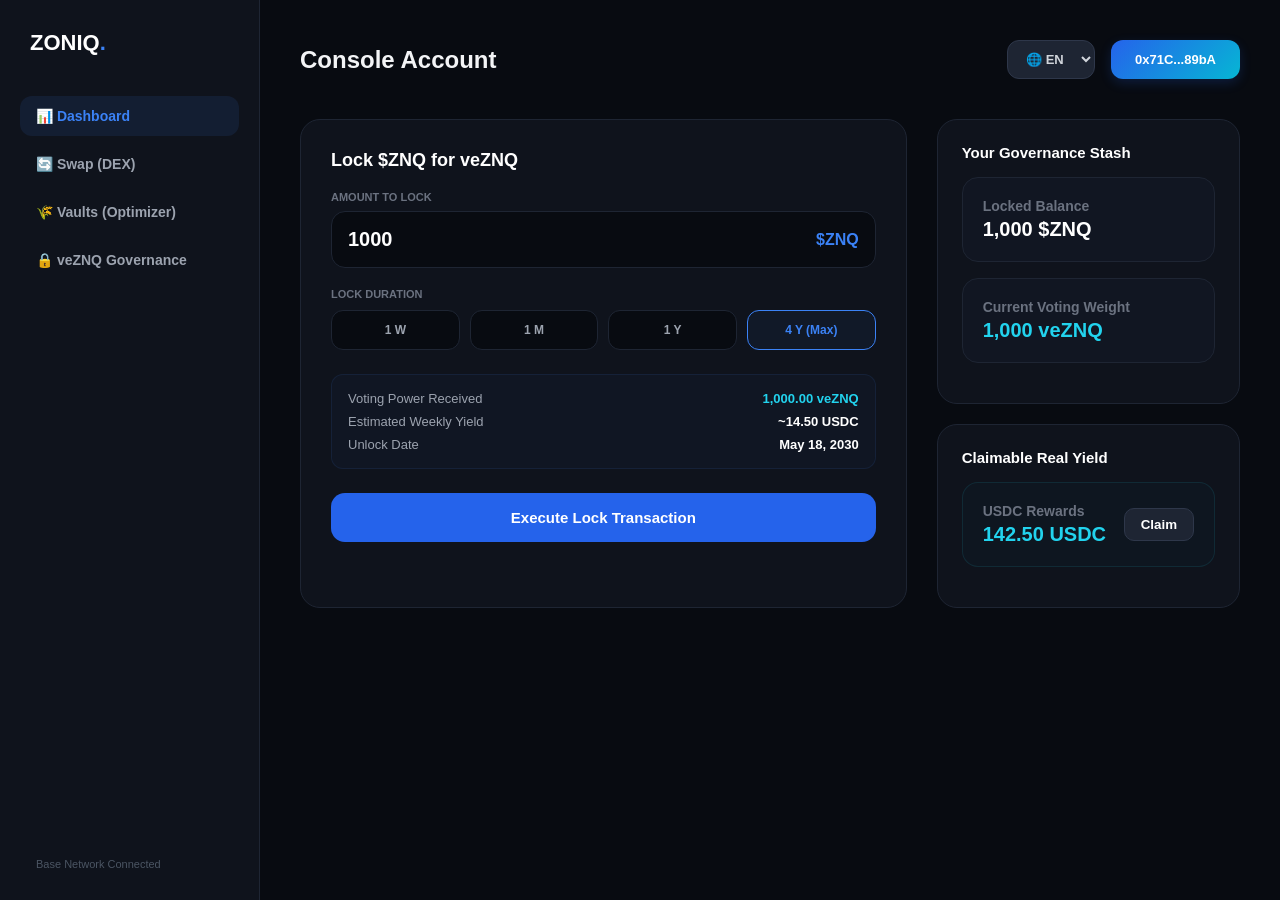
==== commit 376d21e4: "Update sidebar navigation and mobile interface styles" ====
--- a/app.html
+++ b/app.html
@@ -1,824 +1,482 @@
 <!DOCTYPE html>
-<html lang="en">
+<html lang="en" id="appNode">
 <head>
     <meta charset="UTF-8">
     <meta name="viewport" content="width=device-width, initial-scale=1.0">
-    <title>Zoniq Finance Dashboard</title>
-    <!-- Font Awesome untuk ikon sosial/wallet -->
-    <link rel="stylesheet" href="https://cloudflare.com">
-    
+    <title>ZONIQ Finance - dApp Dashboard</title>
     <style>
-        /* ==================== GAYA CSS (STYLE) ==================== */
+        /* ==========================================================================
+           1. RESET & LOGIKA DUA BAHASA
+           ========================================================================== */
         * {
+            box-sizing: border-box;
             margin: 0;
             padding: 0;
-            box-sizing: border-box;
-            font-family: 'Segoe UI', Tahoma, Geneva, Verdana, sans-serif;
-        }
-
+        }
         body {
-            background-color: #03090e;
-            color: #ffffff;
+            background-color: #080b11;
+            color: #f3f4f6;
+            font-family: -apple-system, BlinkMacSystemFont, "Segoe UI", Roboto, sans-serif;
             display: flex;
             min-height: 100vh;
             overflow-x: hidden;
         }
 
-        /* --- SIDEBAR NAVIGASI --- */
-        .sidebar {
-            width: 240px;
-            background-color: #050e14;
+        html[lang="en"] .lang-id { display: none !important; }
+        html[lang="en"] .lang-en { display: block; }
+        html[lang="en"] span.lang-en { display: inline; }
+        html[lang="id"] .lang-en { display: none !important; }
+        html[lang="id"] .lang-id { display: block; }
+        html[lang="id"] span.lang-id { display: inline; }
+
+        /* ==========================================================================
+           2. SIDEBAR NAVIGATION (DENGAN LOGIKA RESPONSIF HP)
+           ========================================================================== */
+        aside {
+            width: 260px;
+            background-color: #0f131c;
+            border-right: 1px solid #1e2533;
+            display: flex;
+            flex-direction: column;
+            justify-content: space-between;
             padding: 30px 20px;
-            display: flex;
-            flex-direction: column;
-            gap: 40px;
-            border-right: 1px solid #0d1b2a;
-            transition: transform 0.3s cubic-bezier(0.4, 0, 0.2, 1), margin-left 0.3s cubic-bezier(0.4, 0, 0.2, 1);
-            position: relative;
-            z-index: 999;
-        }
-
-        .sidebar.hide-desktop {
-            margin-left: -240px;
-        }
-
+            position: fixed;
+            height: 100vh;
+            z-index: 40;
+            transition: transform 0.3s ease;
+        }
         .logo {
-            color: #00ffcc;
+            font-size: 22px;
+            font-weight: 800;
+            color: #ffffff;
+            margin-bottom: 40px;
+            padding-left: 10px;
+        }
+        .logo span { color: #3b82f6; }
+        
+        .nav-links { list-style: none; }
+        .nav-links li { margin-bottom: 8px; }
+        .nav-links a {
+            display: block;
+            padding: 12px 16px;
+            color: #9ca3af;
+            text-decoration: none;
+            font-size: 14px;
+            font-weight: 600;
+            border-radius: 12px;
+            transition: all 0.2s;
+        }
+        .nav-links a:hover, .nav-links a.active {
+            background-color: rgba(59, 130, 246, 0.1);
+            color: #3b82f6;
+        }
+
+        /* TOMBOL PANAH MENYEMBUNYIKAN MENU DI HP (MOBILE TOGGLE BUTTON) */
+        .menu-toggle {
+            display: none; /* Tersembunyi di komputer desktop */
+            position: fixed;
+            bottom: 24px;
+            right: 24px;
+            width: 56px;
+            height: 56px;
+            background: linear-gradient(135deg, #2563eb 0%, #06b6d4 100%);
+            border: none;
+            border-radius: 50%;
+            color: white;
+            font-size: 24px;
             font-weight: bold;
-            font-size: 1.2rem;
-            letter-spacing: 1px;
-        }
-
-        .nav-menu {
-            display: flex;
-            flex-direction: column;
-            gap: 15px;
-        }
-
-        .nav-item {
-            color: #8da2b5;
-            text-decoration: none;
-            padding: 12px 15px;
-            border-radius: 6px;
-            font-size: 0.9rem;
-            transition: all 0.2s ease;
-        }
-
-        .nav-item:hover, .nav-item.active {
-            color: #ffffff;
-            background-color: #0b1e2d;
-        }
-
-        .nav-item.active {
-            color: #00ffcc;
-            border-left: 3px solid #00ffcc;
-        }
-
-        /* --- KONTEN UTAMA --- */
+            cursor: pointer;
+            z-index: 50;
+            box-shadow: 0 4px 20px rgba(37, 99, 235, 0.4);
+            align-items: center;
+            justify-content: center;
+            transition: transform 0.2s ease;
+        }
+        .menu-toggle:active { transform: scale(0.9); }
+
+        /* Overlay gelap saat menu HP terbuka */
+        .sidebar-overlay {
+            display: none;
+            position: fixed;
+            inset: 0;
+            background-color: rgba(0, 0, 0, 0.6);
+            backdrop-blur: 4px;
+            z-index: 35;
+        }
+
+        /* Media Query Khusus Layar Ponsel (HP) */
+        @media (max-width: 768px) {
+            aside {
+                transform: translateX(-100%); /* Sembunyikan sidebar ke kiri luar layar */
+            }
+            aside.open {
+                transform: translateX(0); /* Munculkan sidebar kembali */
+            }
+            .menu-toggle {
+                display: flex; /* Tampilkan tombol di HP */
+            }
+            .main-content {
+                margin-left: 0 !important;
+                padding: 20px !important;
+            }
+            .sidebar-overlay.active {
+                display: block;
+            }
+        }
+
+        /* ==========================================================================
+           3. AREA KONTEN UTAMA & DASHBOARD LAYOUT
+           ========================================================================== */
         .main-content {
-            flex: 1;
-            padding: 30px 40px;
-            display: flex;
-            flex-direction: column;
-            gap: 30px;
-            transition: all 0.3s ease;
-        }
-
-        .top-header {
+            margin-left: 260px;
+            flex-grow: 1;
+            padding: 40px;
+            max-width: 1200px;
+            transition: margin 0.3s ease;
+        }
+        .topbar {
             display: flex;
             justify-content: space-between;
             align-items: center;
-        }
-
-        .header-left {
+            margin-bottom: 40px;
+            gap: 16px;
+        }
+        @media (max-width: 480px) {
+            .topbar { flex-direction: column; align-items: flex-start; }
+            .right-controls { width: 100%; justify-content: space-between; }
+        }
+        .right-controls {
             display: flex;
             align-items: center;
-            gap: 15px;
-        }
-
-        /* TOMBOL MENU DENGAN EFEK MEMANTUL (BOUNCE ANIMATION) */
-        .menu-dots-toggle {
-            background: #05131f;
-            border: 2px solid #00ffcc;
-            padding: 8px;
-            border-radius: 6px;
-            cursor: pointer;
-            transition: all 0.25s ease;
-            display: flex;
-            flex-direction: column;
-            gap: 4px;
-            width: 38px;
-            height: 36px;
-            justify-content: center;
+            gap: 16px;
+        }
+        .lang-select {
+            background-color: #1e2533;
+            border: 1px solid #2e374a;
+            color: #d1d5db;
+            padding: 10px 14px;
+            border-radius: 12px;
+            font-size: 13px;
+            font-weight: 600;
+            cursor: pointer;
+        }
+        .btn-wallet {
+            background: linear-gradient(135deg, #2563eb 0%, #06b6d4 100%);
+            color: white;
+            border: none;
+            padding: 12px 24px;
+            border-radius: 12px;
+            font-weight: 600;
+            font-size: 13px;
+            cursor: pointer;
+            box-shadow: 0 4px 12px rgba(37, 99, 235, 0.2);
+        }
+
+        .dashboard-grid {
+            display: grid;
+            grid-template-columns: 2fr 1fr;
+            gap: 30px;
+        }
+        @media (max-width: 1024px) {
+            .dashboard-grid { grid-template-columns: 1fr; }
+        }
+
+        .panel {
+            background-color: #0f131c;
+            border: 1px solid #1e2533;
+            border-radius: 20px;
+            padding: 30px;
+        }
+        .panel-title {
+            font-size: 18px;
+            font-weight: 700;
+            color: #ffffff;
+            margin-bottom: 20px;
+        }
+
+        /* Form Components */
+        .form-group { margin-bottom: 20px; }
+        .form-label {
+            font-size: 11px;
+            font-weight: 700;
+            color: #6b7280;
+            text-transform: uppercase;
+            margin-bottom: 8px;
+            display: block;
+        }
+        .input-box {
+            background-color: #080b11;
+            border: 1px solid #1e2533;
+            border-radius: 14px;
+            padding: 16px;
+            display: flex;
+            justify-content: space-between;
             align-items: center;
-            box-shadow: 0 0 8px rgba(0, 255, 204, 0.15);
-        }
-
-        .menu-dots-toggle:active {
-            animation: bounce 0.3s ease-in-out;
-        }
-
-        @keyframes bounce {
-            0% { transform: scale(1); }
-            30% { transform: scale(0.85); }
-            50% { transform: scale(1.05); }
-            100% { transform: scale(1); }
-        }
-
-        .menu-bar {
-            width: 18px;
-            height: 2.5px;
-            background-color: #00ffcc;
-            border-radius: 2px;
-            transition: all 0.25s ease;
-        }
-
-        .menu-dots-toggle:hover {
-            background-color: #00ffcc;
-            box-shadow: 0 0 15px rgba(0, 255, 204, 0.4);
-        }
-
-        .menu-dots-toggle:hover .menu-bar {
-            background-color: #03090e;
-        }
-
-        .header-right {
-            display: flex;
-            align-items: center;
-            gap: 20px;
-        }
-
-        /* Tombol Geser Bahasa (EN kiri, ID kanan) */
-        .language-switch {
-            background-color: #0b1e2d;
-            padding: 4px;
-            border-radius: 20px;
-            display: flex;
-            gap: 5px;
-        }
-
-        .lang-btn {
+        }
+        .input-box input {
             background: none;
             border: none;
-            color: #8da2b5;
-            padding: 6px 14px;
-            border-radius: 15px;
-            cursor: pointer;
-            font-size: 0.8rem;
-            font-weight: bold;
+            color: white;
+            font-size: 20px;
+            font-weight: 700;
+            width: 70%;
+            outline: none;
+        }
+        .token-select { font-weight: 700; color: #3b82f6; font-size: 16px; }
+
+        .duration-grid {
+            display: grid;
+            grid-template-columns: repeat(4, 1fr);
+            gap: 10px;
+            margin-top: 10px;
+        }
+        .duration-btn {
+            background-color: #080b11;
+            border: 1px solid #1e2533;
+            color: #9ca3af;
+            padding: 12px;
+            border-radius: 12px;
+            font-size: 12px;
+            font-weight: 700;
+            cursor: pointer;
+            text-align: center;
             transition: all 0.2s;
         }
-
-        .lang-btn.active {
-            background-color: #00ffcc;
-            color: #03090e;
-        }
-
-        /* Tombol Dompet Utama */
-        .connect-wallet {
-            background: linear-gradient(135deg, #0088ff, #00ffcc);
+        .duration-btn:hover, .duration-btn.active {
+            border-color: #3b82f6;
+            color: #3b82f6;
+            background-color: rgba(59, 130, 246, 0.05);
+        }
+
+        .summary-box {
+            background-color: rgba(59, 130, 246, 0.03);
+            border: 1px solid rgba(59, 130, 246, 0.1);
+            border-radius: 12px;
+            padding: 16px;
+            margin: 24px 0;
+            font-size: 13px;
+        }
+        .summary-row {
+            display: flex;
+            justify-content: space-between;
+            margin-bottom: 8px;
+        }
+        .summary-row:last-child { margin-bottom: 0; }
+        .summary-label { color: #9ca3af; }
+        .summary-value { font-weight: 600; color: #ffffff; }
+        .summary-value.highlight { color: #22d3ee; font-weight: 700; }
+
+        .btn-action {
+            width: 100%;
+            background-color: #2563eb;
+            color: white;
             border: none;
-            color: #ffffff;
-            padding: 10px 20px;
-            border-radius: 8px;
-            font-weight: bold;
-            cursor: pointer;
-            font-size: 0.9rem;
-            box-shadow: 0 4px 15px rgba(0, 255, 204, 0.2);
-            transition: transform 0.1s, background 0.3s;
-        }
-
-        .connect-wallet.connected {
-            background: #0b2236;
-            border: 1px solid #00ffcc;
-            color: #00ffcc;
-            box-shadow: none;
-        }
-
-        .connect-wallet:active {
-            transform: scale(0.98);
-        }
-
-        .page-title {
-            font-size: 1.8rem;
+            padding: 16px;
+            border-radius: 14px;
+            font-size: 15px;
+            font-weight: 700;
+            cursor: pointer;
+            transition: background 0.2s;
+        }
+        .btn-action:hover { background-color: #1d4ed8; }
+
+        .reward-card {
+            background-color: #111622;
+            border: 1px solid #1e2533;
+            border-radius: 16px;
+            padding: 20px;
+            margin-bottom: 16px;
+            display: flex;
+            justify-content: space-between;
+            align-items: center;
+        }
+        .reward-info h4 { font-size: 14px; color: #6b7280; font-weight: 600; margin-bottom: 4px; }
+        .reward-info p { font-size: 20px; font-weight: 700; color: #ffffff; }
+        
+        .btn-sm {
+            background-color: #1e2533;
+            border: 1px solid #2e374a;
+            color: white;
+            padding: 8px 16px;
+            border-radius: 10px;
             font-weight: 600;
-        }
-
-        /* --- STATISTIK GRID --- */
-        .stats-grid {
-            display: grid;
-            grid-template-columns: repeat(auto-fit, minmax(220px, 1fr));
-            gap: 20px;
-        }
-
-        .stat-card {
-            background-color: #05131f;
-            border: 1px solid #0b2236;
-            border-radius: 8px;
-            padding: 25px 20px;
-            display: flex;
-            flex-direction: column;
-            gap: 12px;
-        }
-
-        .stat-label {
-            color: #647b91;
-            font-size: 0.75rem;
-            font-weight: bold;
-        }
-
-        .stat-value {
-            font-size: 1.6rem;
-            font-weight: bold;
-        }
-
-        .highlight-green {
-            color: #00ffcc;
-        }
-
-        /* --- PANEL AKSI GRID --- */
-        .action-grid {
-            display: grid;
-            grid-template-columns: repeat(auto-fit, minmax(350px, 1fr));
-            gap: 30px;
-        }
-
-        .action-card {
-            background-color: #05131f;
-            border: 1px solid #0b2236;
-            border-radius: 12px;
-            padding: 30px;
-            display: flex;
-            flex-direction: column;
-            gap: 25px;
-        }
-
-        .action-card h2 {
-            font-size: 1.2rem;
-            font-weight: 600;
-        }
-
-        .input-group {
-            display: flex;
-            flex-direction: column;
-            gap: 8px;
-        }
-
-        .input-group label {
-            color: #647b91;
-            font-size: 0.8rem;
-        }
-
-        .input-wrapper {
-            display: flex;
-            background-color: #020a10;
-            border: 1px solid #0b2236;
-            border-radius: 6px;
-            padding: 12px 15px;
-            align-items: center;
-        }
-
-        .input-wrapper input {
-            background: none;
-            border: none;
-            color: #ffffff;
-            flex: 1;
-            font-size: 1.1rem;
-            outline: none;
-        }
-
-        .currency {
-            color: #00ffcc;
-            font-weight: bold;
-        }
-
-        .action-btn {
-            background-color: #0b1e2d;
-            border: 1px solid #14334a;
-            color: #ffffff;
-            padding: 14px;
-            border-radius: 8px;
-            cursor: pointer;
-            font-weight: 600;
-            transition: background 0.2s;
-        }
-
-        .action-btn:hover {
-            background-color: #14334a;
-        }
-
-        /* --- POP-UP MODAL BOX --- */
-        .modal-overlay {
-            position: fixed;
-            top: 0;
-            left: 0;
-            width: 100%;
-            height: 100%;
-            background-color: rgba(2, 6, 10, 0.85);
-            display: flex;
-            justify-content: center;
-            align-items: center;
-            z-index: 2000;
-            opacity: 0;
-            pointer-events: none;
-            transition: opacity 0.3s ease;
-        }
-
-        .modal-overlay.show {
-            opacity: 1;
-            pointer-events: auto;
-        }
-
-        .modal-box {
-            background-color: #05131f;
-            border: 1px solid #0b2236;
-            width: 90%;
-            max-width: 680px;
-            border-radius: 16px;
-            padding: 30px;
-            position: relative;
-            box-shadow: 0 10px 40px rgba(0,0,0,0.5);
-            transform: translateY(-20px);
-            transition: transform 0.3s ease;
-            display: flex;
-            flex-direction: column;
-        }
-
-        .modal-overlay.show .modal-box {
-            transform: translateY(0);
-        }
-
-        .modal-close-x {
-            position: absolute;
-            top: 20px;
-            right: 20px;
-            background: none;
-            border: none;
-            color: #647b91;
-            font-size: 1.3rem;
-            cursor: pointer;
-            transition: color 0.2s;
-        }
-
-        .modal-close-x:hover {
-            color: #ffffff;
-        }
-
-        .modal-title {
-            font-size: 1.3rem;
-            font-weight: 600;
-            margin-bottom: 25px;
-            text-align: center;
-            color: #00ffcc;
-        }
-
-        .wallet-paths {
-            display: grid;
-            grid-template-columns: 1fr 1fr;
-            gap: 20px;
-            margin-bottom: 25px;
-        }
-
-        .path-card {
-            background-color: #020a10;
-            border: 1px solid #0b2236;
-            border-radius: 10px;
-            padding: 20px;
-            display: flex;
-            flex-direction: column;
-            justify-content: space-between;
-        }
-
-        .path-title {
-            font-size: 0.95rem;
-            font-weight: bold;
-            margin-bottom: 5px;
-            color: #ffffff;
-            border-bottom: 1px solid #0b2236;
-            padding-bottom: 8px;
-        }
-
-        .path-subtitle {
-            font-size: 0.8rem;
-            color: #00ffcc;
-            margin-bottom: 15px;
-            font-style: italic;
-        }
-
-        .path-steps {
-            list-style: none;
-            display: flex;
-            flex-direction: column;
-            gap: 12px;
-            margin-bottom: 20px;
-        }
-
-        .path-steps li {
-            font-size: 0.85rem;
-            color: #8da2b5;
-            line-height: 1.4;
-        }
-
-        .path-steps strong {
-            color: #ffffff;
-            display: block;
-            margin-bottom: 2px;
-        }
-
-        .provider-list {
-            display: flex;
-            flex-direction: column;
-            gap: 10px;
-        }
-
-        .provider-btn {
-            display: flex;
-            align-items: center;
-            gap: 12px;
-            background-color: #0b1e2d;
-            border: 1px solid #14334a;
-            color: #ffffff;
-            padding: 10px 15px;
-            border-radius: 8px;
-            cursor: pointer;
-            font-size: 0.85rem;
-            font-weight: 600;
-            transition: all 0.2s;
-            width: 100%;
-        }
-
-        .provider-btn:hover {
-            background-color: #14334a;
-            border-color: #00ffcc;
-        }
-
-        .provider-btn img {
-            width: 20px;
-            height: 20px;
-            object-fit: contain;
-        }
-
-        .provider-btn i {
-            font-size: 1.2rem;
-        }
-
-        .icon-google { color: #ea4335; }
-        .icon-email { color: #00ffcc; }
-
-        /* Tombol Close Utama di Bagian Bawah Pop-up */
-        .modal-footer {
-            display: flex;
-            justify-content: center;
-            border-top: 1px solid #0b2236;
-            padding-top: 20px;
-        }
-
-        .modal-close-btn {
-            background-color: #142331;
-            border: 1px solid #22394e;
-            color: #8da2b5;
-            padding: 10px 30px;
-            border-radius: 8px;
-            font-weight: bold;
-            cursor: pointer;
-            font-size: 0.9rem;
-            transition: all 0.2s;
-        }
-
-        .modal-close-btn:hover {
-            background-color: #bd2c2c;
-            border-color: #ff4d4d;
-            color: #ffffff;
-        }
-
-        /* --- RESPONSIVITAS --- */
-        @media (max-width: 900px) {
-            .sidebar {
-                position: fixed;
-                left: 0; top: 0; bottom: 0;
-                transform: translateX(-100%);
-                margin-left: 0 !important;
-            }
-            .sidebar.active-mobile {
-                transform: translateX(0);
-            }
-            .main-content { padding: 20px; }
-            .action-grid { grid-template-columns: 1fr; }
-        }
-
-        @media (max-width: 600px) {
-            .wallet-paths { grid-template-columns: 1fr; }
+            cursor: pointer;
         }
     </style>
 </head>
 <body>
 
-    <!-- Kiri: Menu Samping -->
-    <aside class="sidebar" id="sidebar">
-        <div class="logo">ZONIQ FINANCE</div>
-        <nav class="nav-menu">
-            <a href="#" class="nav-item active" id="menu-dash">Dashboard</a>
-            <a href="#" class="nav-item" id="menu-stake">Staking Pool</a>
-            <a href="#" class="nav-item" id="menu-rwa">RWA Collateral</a>
-            <a href="#" class="nav-item" id="menu-dao">Governance (DAO)</a>
-        </nav>
+    <!-- TOMBOL PANAH SAMBING WARNA-WARNI DI HP -->
+    <button id="menuToggleBtn" class="menu-toggle">☰</button>
+
+    <!-- OVERLAY LAYAR GELAP UNTUK HP -->
+    <div id="sidebarOverlay" class="sidebar-overlay"></div>
+
+    <!-- SIDEBAR NAVIGASI KIRI -->
+    <aside id="appSidebar">
+        <div>
+            <div class="logo">ZONIQ<span>.</span></div>
+            <ul class="nav-links">
+                <li><a href="#" class="active">📊 Dashboard</a></li>
+                <li><a href="#">🔄 Swap (DEX)</a></li>
+                <li><a href="#">🌾 Vaults (Optimizer)</a></li>
+                <li><a href="#">🔒 veZNQ Governance</a></li>
+            </ul>
+        </div>
+        <div style="font-size: 11px; color: #4b5563; padding-left: 16px;">
+            Base Network Connected
+        </div>
     </aside>
 
-    <!-- Kanan: Area Konten Utama -->
+    <!-- AREA UTAMA DASHBOARD -->
     <main class="main-content">
-        <header class="top-header">
-            <div class="header-left">
-                <button class="menu-dots-toggle" id="menuDotsToggle">
-                    <div class="menu-bar"></div>
-                    <div class="menu-bar"></div>
-                    <div class="menu-bar"></div>
+        
+        <!-- TOPBAR AKUN -->
+        <header class="topbar">
+            <div>
+                <h2 class="lang-en" style="font-size: 24px; font-weight: 700;">Console Account</h2>
+                <h2 class="lang-id" style="font-size: 24px; font-weight: 700;">Konsol Akun</h2>
+            </div>
+            <div class="right-controls">
+                <select id="appLangSwitcher" class="lang-select">
+                    <option value="en">🌐 EN</option>
+                    <option value="id">🌐 ID</option>
+                </select>
+                <button class="btn-wallet">0x71C...89bA</button>
+            </div>
+        </header>
+
+        <!-- DASHBOARD GRID -->
+        <section class="dashboard-grid">
+            
+            <!-- PANEL UTAMA KUNCI veZNQ -->
+            <div class="panel">
+                <h3 class="panel-title lang-en">Lock $ZNQ for veZNQ</h3>
+                <h3 class="panel-title lang-id">Kunci $ZNQ untuk veZNQ</h3>
+                
+                <div class="form-group">
+                    <label class="form-label lang-en">Amount to Lock</label>
+                    <label class="form-label lang-id">Jumlah untuk Dikunci</label>
+                    <div class="input-box">
+                        <input type="number" placeholder="0.0" value="1000">
+                        <span class="token-select">$ZNQ</span>
+                    </div>
+                </div>
+
+                <div class="form-group">
+                    <label class="form-label lang-en">Lock Duration</label>
+                    <label class="form-label lang-id">Durasi Penguncian</label>
+                    <div class="duration-grid">
+                        <div class="duration-btn">1 W</div>
+                        <div class="duration-btn">1 M</div>
+                        <div class="duration-btn">1 Y</div>
+                        <div class="duration-btn active">4 Y (Max)</div>
+                    </div>
+                </div>
+
+                <div class="summary-box">
+                    <div class="summary-row">
+                        <span class="summary-label lang-en">Voting Power Received</span>
+                        <span class="summary-label lang-id">Kekuatan Suara Diterima</span>
+                        <span class="summary-value highlight">1,000.00 veZNQ</span>
+                    </div>
+                    <div class="summary-row">
+                        <span class="summary-label lang-en">Estimated Weekly Yield</span>
+                        <span class="summary-label lang-id">Estimasi Hasil Mingguan</span>
+                        <span class="summary-value">~14.50 USDC</span>
+                    </div>
+                    <div class="summary-row">
+                        <span class="summary-label lang-en">Unlock Date</span>
+                        <span class="summary-label lang-id">Tanggal Pembukaan Kunci</span>
+                        <span class="summary-value">May 18, 2030</span>
+                    </div>
+                </div>
+
+                <button class="btn-action">
+                    <span class="lang-en">Execute Lock Transaction</span>
+                    <span class="lang-id">Eksekusi Transaksi Kunci</span>
                 </button>
             </div>
 
-            <div class="header-right">
-                <div class="language-switch">
-                    <button class="lang-btn active" data-lang="en">EN</button>
-                    <button class="lang-btn" data-lang="id">ID</button>
+            <!-- PANEL REWARD SISI KANAN -->
+            <div style="display: flex; flex-direction: column; gap: 20px;">
+                
+                <div class="panel" style="padding: 24px;">
+                    <h3 class="panel-title lang-en" style="font-size: 15px; margin-bottom: 16px;">Your Governance Stash</h3>
+                    <h3 class="panel-title lang-id" style="font-size: 15px; margin-bottom: 16px;">Simpanan Tata Kelola Anda</h3>
+                    
+                    <div class="reward-card">
+                        <div class="reward-info">
+                            <h4 class="lang-en">Locked Balance</h4>
+                            <h4 class="lang-id">Saldo Terkunci</h4>
+                            <p>1,000 $ZNQ</p>
+                        </div>
+                    </div>
+                    <div class="reward-card">
+                        <div class="reward-info">
+                            <h4 class="lang-en">Current Voting Weight</h4>
+                            <h4 class="lang-id">Bobot Suara Saat Ini</h4>
+                            <p style="color: #22d3ee;">1,000 veZNQ</p>
+                        </div>
+                    </div>
                 </div>
-                <button class="connect-wallet" id="connectWalletBtn">Connect Wallet</button>
+
+                <div class="panel" style="padding: 24px;">
+                    <h3 class="panel-title lang-en" style="font-size: 15px; margin-bottom: 16px;">Claimable Real Yield</h3>
+                    <h3 class="panel-title lang-id" style="font-size: 15px; margin-bottom: 16px;">Bagi Hasil yang Dapat Diklaim</h3>
+                    
+                    <div class="reward-card" style="background-color: rgba(34, 211, 238, 0.02); border-color: rgba(34, 211, 238, 0.1);">
+                        <div class="reward-info">
+                            <h4>USDC Rewards</h4>
+                            <p style="color: #22d3ee;">142.50 USDC</p>
+                        </div>
+                        <button class="btn-sm">Claim</button>
+                    </div>
+                </div>
+
             </div>
-        </header>
-
-        <h1 class="page-title" id="page-title">Dashboard Summary</h1>
-
-        <!-- Kartu Statistik -->
-        <section class="stats-grid">
-            <div class="stat-card">
-                <span class="stat-label" id="lbl-price">$ZNQ PRICE</span>
-                <span class="stat-value">$0.0100</span>
-            </div>
-            <div class="stat-card">
-                <span class="stat-label" id="lbl-tvl">TOTAL VALUE LOCKED (TVL)</span>
-                <span class="stat-value highlight-green">$1,245,000</span>
-            </div>
-            <div class="stat-card">
-                <span class="stat-label" id="lbl-myrwa">YOUR RWA COLLATERAL</span>
-                <span class="stat-value">$0.00</span>
-            </div>
-            <div class="stat-card">
-                <span class="stat-label" id="lbl-apy">ESTIMATED STAKING APY</span>
-                <span class="stat-value highlight-green">24.5%</span>
-            </div>
+
         </section>
 
-        <!-- Formulir Input Aksi -->
-        <section class="action-grid">
-            <div class="action-card">
-                <h2 id="title-stake-card">Lock $ZNQ Token</h2>
-                <div class="input-group">
-                    <label id="lbl-stake-input">Amount to Stake</label>
-                    <div class="input-wrapper">
-                        <input type="number" placeholder="0.0">
-                        <span class="currency">ZNQ</span>
-                    </div>
-                </div>
-                <button class="action-btn" id="btn-stake-action">Start Staking</button>
-            </div>
-
-            <div class="action-card">
-                <h2 id="title-rwa-card">Apply RWA Collateral</h2>
-                <div class="input-group">
-                    <label id="lbl-rwa-input">Physical Asset Tokenization Value</label>
-                    <div class="input-wrapper">
-                        <input type="number" placeholder="0.0">
-                        <span class="currency">USD</span>
-                    </div>
-                </div>
-                <button class="action-btn" id="btn-rwa-action">Lock as Collateral</button>
-            </div>
-        </section>
     </main>
 
-    <!-- ==================== POP-UP MODAL KONEKSI DOMPET ==================== -->
-    <div class="modal-overlay" id="walletModal">
-        <div class="modal-box">
-            <button class="modal-close-x" id="closeModalX">
-                <i class="fas fa-times"></i>
-            </button>
-            
-            <div class="modal-title" id="modal-main-title">SELECT WALLET CONNECTION METHOD</div>
-            
-            <div class="wallet-paths">
-                <!-- JALUR A -->
-                <div class="path-card">
-                    <div>
-                        <div class="path-title" id="path-a-title">PATH A: RETAIL USER</div>
-                        <div class="path-subtitle">(Social Auth / Email)</div>
-                        <ul class="path-steps">
-                            <li id="path-a-step1">
-                                <strong>1. Access Authentication</strong>
-                                Sign in using your Google account or Email address.
-                            </li>
-                            <li id="path-a-step2">
-                                <strong>2. Automatic Wallet</strong>
-                                System securely generates a smart wallet behind the scenes.
-                            </li>
-                        </ul>
-                    </div>
-                    <div class="provider-list">
-                        <button class="provider-btn" id="btn-google">
-                            <i class="fab fa-google icon-google"></i>
-                            <span id="txt-google">Continue with Google</span>
-                        </button>
-                        <button class="provider-btn" id="btn-email">
-                            <i class="fas fa-envelope icon-email"></i>
-                            <span id="txt-email">Sign in with Email</span>
-                        </button>
-                    </div>
-                </div>
-
-                <!-- JALUR B -->
-                <div class="path-card">
-                    <div>
-                        <div class="path-title" id="path-b-title">PATH B: CRYPTO EXPERT</div>
-                        <div class="path-subtitle">(MetaMask / Web3 Wallet)</div>
-                        <ul class="path-steps">
-                            <li id="path-b-step1">
-                                <strong>1. System Detection</strong>
-                                Reads your browser's Web3 extension or crypto wallet app.
-                            </li>
-                            <li id="path-b-step2">
-                                <strong>2. Cryptographic Signature</strong>
-                                Confirm secure access via an on-chain transaction signature.
-                            </li>
-                        </ul>
-                    </div>
-                    <div class="provider-list">
-                        <!-- ID ditambahkan di sini untuk integrasi MetaMask asli -->
-                        <button class="provider-btn" id="connectMetaMaskBtn">
-                            <img src="https://wikimedia.org" alt="MetaMask">
-                            <span id="txt-mm">Connect MetaMask</span>
-                        </button>
-                        <button class="provider-btn">
-                            <img src="https://githubusercontent.com" alt="WalletConnect">
-                            <span>WalletConnect</span>
-                        </button>
-                    </div>
-                </div>
-            </div>
-
-            <div class="modal-footer">
-                <button class="modal-close-btn" id="closeModalBtn">Close</button>
-            </div>
-        </div>
-    </div>
-
-    <!-- ==================== JAVASCRIPT LOGIK MULTIBAHASA & WEB3 METAMASK ==================== -->
+    <!-- SCRIPT LOGIKA KONTROL INTERAKTIF -->
     <script>
-        // Data Multi-Bahasa
-        const i18n = {
-            en: {
-                "menu-dash": "Dashboard", "menu-stake": "Staking Pool", "menu-rwa": "RWA Collateral", "menu-dao": "Governance (DAO)",
-                "page-title": "Dashboard Summary", "lbl-price": "$ZNQ PRICE", "lbl-tvl": "TOTAL VALUE LOCKED (TVL)",
-                "lbl-myrwa": "YOUR RWA COLLATERAL", "lbl-apy": "ESTIMATED STAKING APY", "title-stake-card": "Lock $ZNQ Token",
-                "lbl-stake-input": "Amount to Stake", "btn-stake-action": "Start Staking", "title-rwa-card": "Apply RWA Collateral",
-                "lbl-rwa-input": "Physical Asset Tokenization Value", "btn-rwa-action": "Lock as Collateral",
-                "modal-main-title": "SELECT WALLET CONNECTION METHOD", "path-a-title": "PATH A: RETAIL USER",
-                "path-a-step1": "<strong>1. Access Authentication</strong>Sign in using your Google account or Email address.",
-                "path-a-step2": "<strong>2. Automatic Wallet</strong>System securely generates a smart wallet behind the scenes.",
-                "txt-google": "Continue with Google", "txt-email": "Sign in with Email", "path-b-title": "PATH B: CRYPTO EXPERT",
-                "path-b-step1": "<strong>1. System Detection</strong>Reads your browser's Web3 extension or crypto wallet app.",
-                "path-b-step2": "<strong>2. Cryptographic Signature</strong>Confirm secure access via an on-chain transaction signature.",
-                "txt-mm": "Connect MetaMask", "closeModalBtn": "Close"
-            },
-            id: {
-                "menu-dash": "Ringkasan Dasbor", "menu-stake": "Staking Kolam", "menu-rwa": "Agunan RWA", "menu-dao": "Tata Kelola (DAO)",
-                "page-title": "Ringkasan Dasbor", "lbl-price": "HARGA $ZNQ", "lbl-tvl": "TOTAL NILAI TERKUNCI (TVL)",
-                "lbl-myrwa": "AGUNAN RWA ANDA", "lbl-apy": "ESTIMASI APY STAKING", "title-stake-card": "Kunci Token $ZNQ",
-                "lbl-stake-input": "Jumlah untuk di-Staking", "btn-stake-action": "Mulai Staking", "title-rwa-card": "Ajukan Jaminan RWA",
-                "lbl-rwa-input": "Nilai Tokenisasi Aset Fisik", "btn-rwa-action": "Kunci sebagai Agunan",
-                "modal-main-title": "PILIH METODE KONEKSI DOMPET", "path-a-title": "JALUR A: PENGGUNA AWAM",
-                "path-a-step1": "<strong>1. Otentikasi Akses</strong>Masuk menggunakan Google akun atau alamat Email Anda.",
-                "path-a-step2": "<strong>2. Dompet Otomatis</strong>Sistem membuat smart wallet instan di balik layar.",
-                "txt-google": "Lanjutkan dengan Google", "txt-email": "Masuk dengan Email", "path-b-title": "JALUR B: AHLI KRIPTO",
-                "path-b-step1": "<strong>1. Deteksi Sistem</strong>Membaca ekstensi Web3 browser atau aplikasi dompet kripto Anda.",
-                "path-b-step2": "<strong>2. Tanda Tangan</strong>Konfirmasi transaksi aman melalui tanda tangan kriptografi.",
-                "txt-mm": "Hubungkan MetaMask", "closeModalBtn": "Tutup"
-            }
-        };
-
-        // DOM Elemen
-        const menuDotsToggle = document.getElementById('menuDotsToggle');
-        const sidebar = document.getElementById('sidebar');
-        const connectWalletBtn = document.getElementById('connectWalletBtn');
-        const connectMetaMaskBtn = document.getElementById('connectMetaMaskBtn');
-        const walletModal = document.getElementById('walletModal');
-        const closeModalX = document.getElementById('closeModalX');
-        const closeModalBtn = document.getElementById('closeModalBtn');
-        const langButtons = document.querySelectorAll('.lang-btn');
-
-        let currentLang = 'en';
-        let userWalletAddress = "";
-
-        // Fungsi Ganti Bahasa
-        function switchLanguage(lang) {
-            currentLang = lang;
-            const translation = i18n[lang];
-            for (let id in translation) {
-                const element = document.getElementById(id);
-                if (element) element.innerHTML = translation[id];
-            }
-            updateWalletButtonText();
-        }
-
-        function updateWalletButtonText() {
-            if (userWalletAddress) {
-                // Sembunyikan alamat jika sudah terhubung
-                const shortAddress = userWalletAddress.substring(0, 6) + "..." + userWalletAddress.substring(userWalletAddress.length - 4);
-                connectWalletBtn.innerText = shortAddress;
-            } else {
-                connectWalletBtn.innerText = currentLang === 'en' ? "Connect Wallet" : "Hubungkan Dompet";
-            }
-        }
-
-        langButtons.forEach(btn => {
-            btn.addEventListener('click', () => {
-                langButtons.forEach(b => b.classList.remove('active'));
-                btn.classList.add('active');
-                switchLanguage(btn.getAttribute('data-lang'));
+        // 1. Logika Pengalihan Dua Bahasa (EN/ID)
+        document.getElementById('appLangSwitcher').addEventListener('change', function(e) {
+            document.getElementById('appNode').setAttribute('lang', e.target.value);
+        });
+
+        // 2. Logika Seleksi Tombol Durasi Kunci
+        const durationBtns = document.querySelectorAll('.duration-btn');
+        durationBtns.forEach(btn => {
+            btn.addEventListener('click', function() {
+                durationBtns.forEach(b => b.classList.remove('active'));
+                this.classList.add('active');
             });
         });
 
-        // Toggle Sidebar Navigasi
-        menuDotsToggle.addEventListener('click', () => {
-            if (window.innerWidth > 900) {
-                sidebar.classList.toggle('hide-desktop');
+        // 3. LOGIKA TOMBOL PANAH FLOATING BERWARNA UNTUK MENU HP
+        const menuToggleBtn = document.getElementById('menuToggleBtn');
+        const appSidebar = document.getElementById('appSidebar');
+        const sidebarOverlay = document.getElementById('sidebarOverlay');
+
+        function toggleMobileMenu() {
+            const isOpen = appSidebar.classList.toggle('open');
+            sidebarOverlay.classList.toggle('active');
+            
+            // Ubah ikon tombol panah: ☰ saat tertutup, dan ✕ (atau ikon kembali) saat menu terbuka
+            if (isOpen) {
+                menuToggleBtn.innerHTML = '✕';
+                menuToggleBtn.style.background = 'linear-gradient(135deg, #ef4444 0%, #991b1b 100%)'; // Berubah merah saat menu terbuka
             } else {
-                sidebar.classList.toggle('active-mobile');
-            }
-        });
-
-        document.body.addEventListener('click', (e) => {
-            if (window.innerWidth <= 900) {
-                if (!sidebar.contains(e.target) && !menuDotsToggle.contains(e.target) && sidebar.classList.contains('active-mobile')) {
-                    sidebar.classList.remove('active-mobile');
-                }
-            }
-        });
-
-        // Kontrol Tampilan Modal
-        connectWalletBtn.addEventListener('click', () => walletModal.classList.add('show'));
-        function hideModal() { walletModal.classList.remove('show'); }
-        closeModalX.addEventListener('click', hideModal);
-        closeModalBtn.addEventListener('click', hideModal);
-        walletModal.addEventListener('click', (e) => { if (e.target === walletModal) hideModal(); });
-
-        // ==================== INTEGRASI METAMASK NYATA ====================
-        async function connectMetaMask() {
-            // 1. Memeriksa apakah ekstensi MetaMask terpasang di browser
-            if (typeof window.ethereum !== 'undefined') {
-                try {
-                    // 2. Meminta MetaMask untuk membuka jendela izin akses akun dompet
-                    const accounts = await window.ethereum.request({ method: 'eth_requestAccounts' });
-                    
-                    // 3. Mengambil alamat dompet pertama yang disetujui pengguna
-                    userWalletAddress = accounts[0];
-                    
-                    // 4. Ubah gaya tombol header atas menjadi mode "Terhubung"
-                    connectWalletBtn.classList.add('connected');
-                    updateWalletButtonText();
-                    
-                    // 5. Tutup jendela pop-up modal otomatis
-                    hideModal();
-                    alert(currentLang === 'en' ? "Wallet successfully connected!" : "Dompet berhasil terhubung!");
-                    
-                } catch (error) {
-                    console.error("User menolak koneksi dompet", error);
-                }
-            } else {
-                // Jika ekstensi MetaMask belum terpasang di peramban pengguna
-                if (currentLang === 'en') {
-                    alert("MetaMask is not installed! Please install the MetaMask Extension to proceed.");
-                    window.open('https://metamask.io', '_blank');
-                } else {
-                    alert("MetaMask belum terpasang! Silakan pasang Ekstensi MetaMask terlebih dahulu.");
-                    window.open('https://metamask.io', '_blank');
-                }
-            }
-        }
-
-        // Jalankan fungsi saat tombol kustom MetaMask di dalam modal diklik
-        connectMetaMaskBtn.addEventListener('click', connectMetaMask);
-
-        // Memantau jika pengguna mengganti akun dompet mereka di dalam aplikasi MetaMask
-        if (typeof window.ethereum !== 'undefined') {
-            window.ethereum.on('accountsChanged', (accounts) => {
-                if (accounts.length > 0) {
-                    userWalletAddress = accounts[0];
-                    updateWalletButtonText();
-                } else {
-                    // Jika pengguna memutus koneksi dompet lewat MetaMask
-                    userWalletAddress = "";
-                    connectWalletBtn.classList.remove('connected');
-                    updateWalletButtonText();
-                }
-            });
-        }
+                menuToggleBtn.innerHTML = '☰';
+                menuToggleBtn.style.background = 'linear-gradient(135deg, #2563eb 0%, #06b6d4 100%)'; // Kembali biru cerah khas Base
+            }
+        }
+
+        menuToggleBtn.addEventListener('click', toggleMobileMenu);
+        sidebarOverlay.addEventListener('click', toggleMobileMenu); // Tutup menu jika area luar/gelap diklik
     </script>
 </body>
 </html>
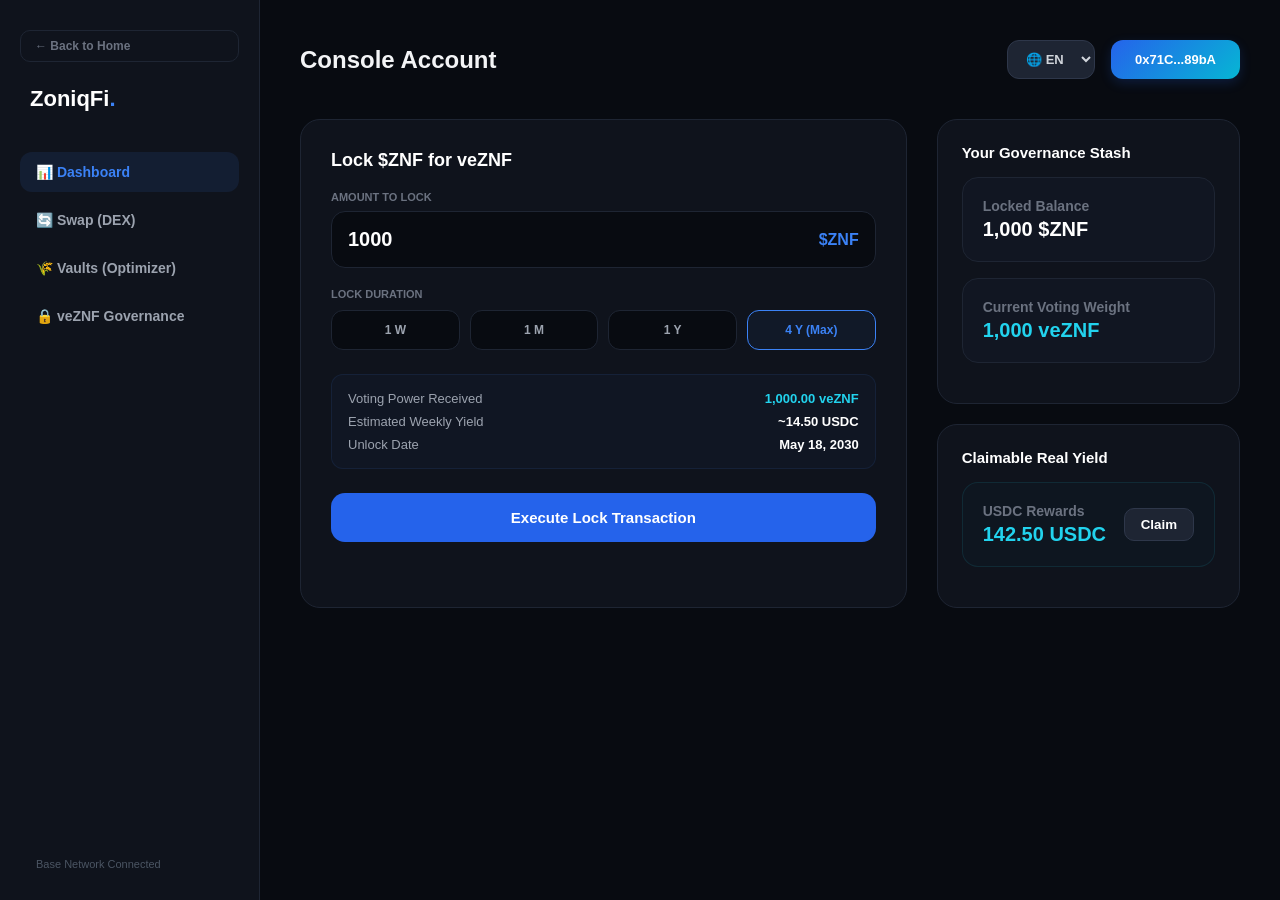
==== commit 9b5658c3: "Add button to navigate back to home" ====
--- a/app.html
+++ b/app.html
@@ -3,7 +3,7 @@
 <head>
     <meta charset="UTF-8">
     <meta name="viewport" content="width=device-width, initial-scale=1.0">
-    <title>ZONIQ Finance - dApp Dashboard</title>
+    <title>ZoniqFi - dApp Dashboard</title>
     <style>
         /* ==========================================================================
            1. RESET & LOGIKA DUA BAHASA
@@ -315,12 +315,16 @@
     <!-- SIDEBAR NAVIGASI KIRI -->
     <aside id="appSidebar">
         <div>
-            <div class="logo">ZONIQ<span>.</span></div>
+            <button onclick="window.location.href='index.html'" style="background: none; border: 1px solid #1e2533; color: #6b7280; padding: 8px 14px; border-radius: 10px; font-size: 12px; font-weight: 600; cursor: pointer; margin-bottom: 24px; width: 100%; text-align: left; transition: all 0.2s;" onmouseover="this.style.color='#ffffff'; this.style.borderColor='#3b82f6';" onmouseout="this.style.color='#6b7280'; this.style.borderColor='#1e2533';">
+            <span class="lang-en">← Back to Home</span>
+            <span class="lang-id">← Kembali ke Beranda</span>
+        </button>
+            <div class="logo">ZoniqFi<span>.</span></div>
             <ul class="nav-links">
                 <li><a href="#" class="active">📊 Dashboard</a></li>
                 <li><a href="#">🔄 Swap (DEX)</a></li>
                 <li><a href="#">🌾 Vaults (Optimizer)</a></li>
-                <li><a href="#">🔒 veZNQ Governance</a></li>
+                <li><a href="#">🔒 veZNF Governance</a></li>
             </ul>
         </div>
         <div style="font-size: 11px; color: #4b5563; padding-left: 16px;">
@@ -351,15 +355,15 @@
             
             <!-- PANEL UTAMA KUNCI veZNQ -->
             <div class="panel">
-                <h3 class="panel-title lang-en">Lock $ZNQ for veZNQ</h3>
-                <h3 class="panel-title lang-id">Kunci $ZNQ untuk veZNQ</h3>
+                <h3 class="panel-title lang-en">Lock $ZNF for veZNF</h3>
+                <h3 class="panel-title lang-id">Kunci $ZNF untuk veZNF</h3>
                 
                 <div class="form-group">
                     <label class="form-label lang-en">Amount to Lock</label>
                     <label class="form-label lang-id">Jumlah untuk Dikunci</label>
                     <div class="input-box">
                         <input type="number" placeholder="0.0" value="1000">
-                        <span class="token-select">$ZNQ</span>
+                        <span class="token-select">$ZNF</span>
                     </div>
                 </div>
 
@@ -378,7 +382,7 @@
                     <div class="summary-row">
                         <span class="summary-label lang-en">Voting Power Received</span>
                         <span class="summary-label lang-id">Kekuatan Suara Diterima</span>
-                        <span class="summary-value highlight">1,000.00 veZNQ</span>
+                        <span class="summary-value highlight">1,000.00 veZNF</span>
                     </div>
                     <div class="summary-row">
                         <span class="summary-label lang-en">Estimated Weekly Yield</span>
@@ -409,14 +413,14 @@
                         <div class="reward-info">
                             <h4 class="lang-en">Locked Balance</h4>
                             <h4 class="lang-id">Saldo Terkunci</h4>
-                            <p>1,000 $ZNQ</p>
+                            <p>1,000 $ZNF</p>
                         </div>
                     </div>
                     <div class="reward-card">
                         <div class="reward-info">
                             <h4 class="lang-en">Current Voting Weight</h4>
                             <h4 class="lang-id">Bobot Suara Saat Ini</h4>
-                            <p style="color: #22d3ee;">1,000 veZNQ</p>
+                            <p style="color: #22d3ee;">1,000 veZNF</p>
                         </div>
                     </div>
                 </div>
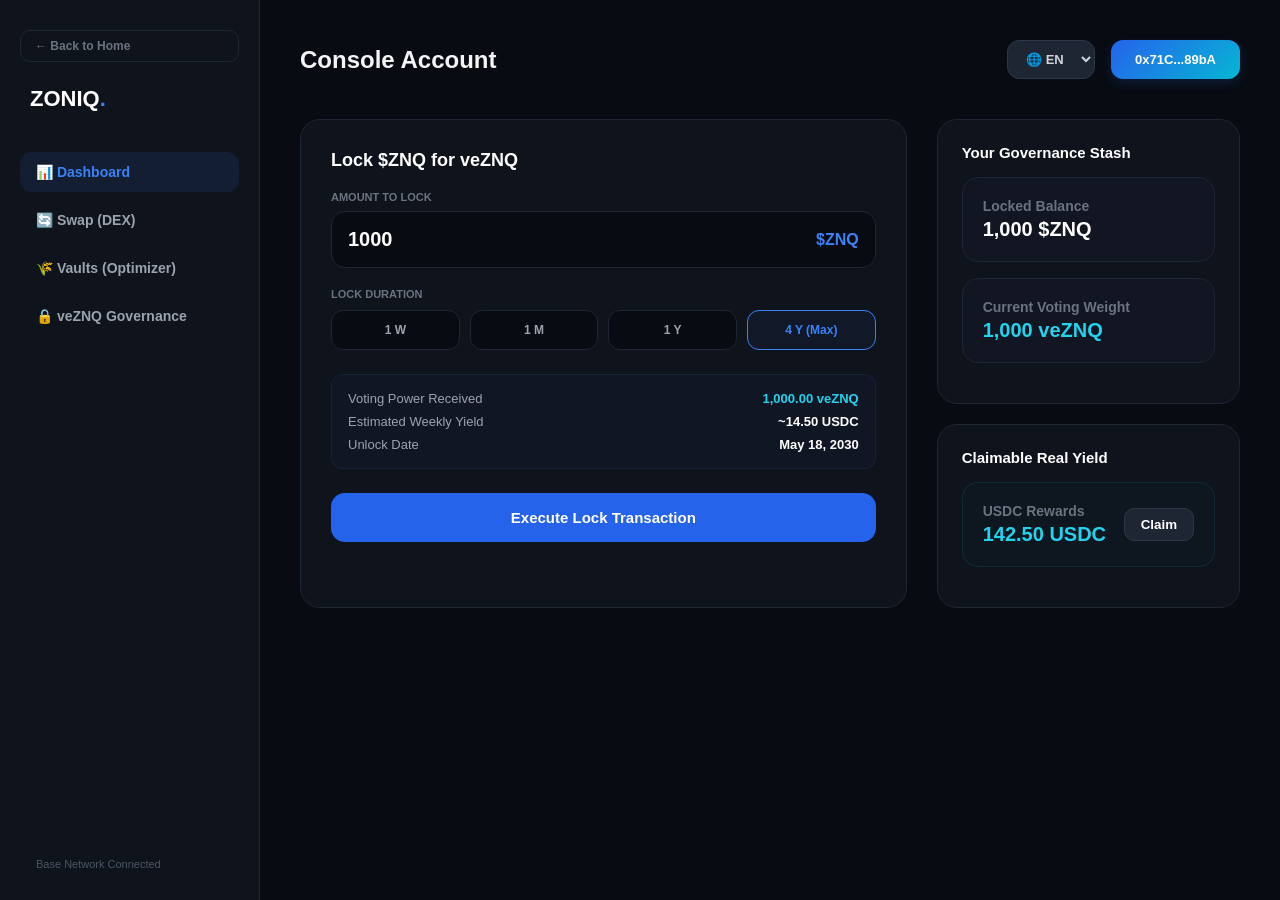
==== commit a5975d0c: "Add multilingual support for feature descriptions" ====
--- a/app.html
+++ b/app.html
@@ -312,58 +312,64 @@
     <!-- OVERLAY LAYAR GELAP UNTUK HP -->
     <div id="sidebarOverlay" class="sidebar-overlay"></div>
 
-    <!-- SIDEBAR NAVIGASI KIRI -->
-    <aside id="appSidebar">
-        <div>
-            <button onclick="window.location.href='index.html'" style="background: none; border: 1px solid #1e2533; color: #6b7280; padding: 8px 14px; border-radius: 10px; font-size: 12px; font-weight: 600; cursor: pointer; margin-bottom: 24px; width: 100%; text-align: left; transition: all 0.2s;" onmouseover="this.style.color='#ffffff'; this.style.borderColor='#3b82f6';" onmouseout="this.style.color='#6b7280'; this.style.borderColor='#1e2533';">
+    <!-- ==========================================================================
+     SIDEBAR UTAMA (app.html)
+     ========================================================================== -->
+<aside id="appSidebar">
+    <div>
+        <button onclick="window.location.href='index.html'" style="background: none; border: 1px solid #1e2533; color: #6b7280; padding: 8px 14px; border-radius: 10px; font-size: 12px; font-weight: 600; cursor: pointer; margin-bottom: 24px; width: 100%; text-align: left; transition: all 0.2s;" onmouseover="this.style.color='#ffffff'; this.style.borderColor='#3b82f6';" onmouseout="this.style.color='#6b7280'; this.style.borderColor='#1e2533';">
             <span class="lang-en">← Back to Home</span>
             <span class="lang-id">← Kembali ke Beranda</span>
         </button>
-            <div class="logo">ZoniqFi<span>.</span></div>
-            <ul class="nav-links">
-                <li><a href="#" class="active">📊 Dashboard</a></li>
-                <li><a href="#">🔄 Swap (DEX)</a></li>
-                <li><a href="#">🌾 Vaults (Optimizer)</a></li>
-                <li><a href="#">🔒 veZNF Governance</a></li>
-            </ul>
+
+        <!-- NAMA BRAND -->
+        <div class="logo">ZONIQ<span>.</span></div>
+        
+        <!-- LIST MENU DENGAN EVENT CLICK -->
+        <ul class="nav-links">
+            <li><a href="#" class="nav-item active" onclick="switchPage('dashboard', this)">📊 Dashboard</a></li>
+            <li><a href="#" class="nav-item" onclick="switchPage('swap', this)">🔄 Swap (DEX)</a></li>
+            <li><a href="#" class="nav-item" onclick="switchPage('vaults', this)">🌾 Vaults (Optimizer)</a></li>
+            <li><a href="#" class="nav-item" onclick="switchPage('governance', this)">🔒 veZNQ Governance</a></li>
+        </ul>
+    </div>
+    <div style="font-size: 11px; color: #4b5563; padding-left: 16px;">
+        Base Network Connected
+    </div>
+</aside>
+
+<!-- ==========================================================================
+     KONTEN UTAMA - PERBAIKAN TEKS KE $ZNQ / veZNQ
+     ========================================================================== -->
+<main class="main-content">
+    <header class="topbar">
+        <div>
+            <h2 class="lang-en" style="font-size: 24px; font-weight: 700;">Console Account</h2>
+            <h2 class="lang-id" style="font-size: 24px; font-weight: 700;">Konsol Akun</h2>
         </div>
-        <div style="font-size: 11px; color: #4b5563; padding-left: 16px;">
-            Base Network Connected
+        <div class="right-controls">
+            <select id="appLangSwitcher" class="lang-select">
+                <option value="en">🌐 EN</option>
+                <option value="id">🌐 ID</option>
+            </select>
+            <button class="btn-wallet">0x71C...89bA</button>
         </div>
-    </aside>
-
-    <!-- AREA UTAMA DASHBOARD -->
-    <main class="main-content">
-        
-        <!-- TOPBAR AKUN -->
-        <header class="topbar">
-            <div>
-                <h2 class="lang-en" style="font-size: 24px; font-weight: 700;">Console Account</h2>
-                <h2 class="lang-id" style="font-size: 24px; font-weight: 700;">Konsol Akun</h2>
-            </div>
-            <div class="right-controls">
-                <select id="appLangSwitcher" class="lang-select">
-                    <option value="en">🌐 EN</option>
-                    <option value="id">🌐 ID</option>
-                </select>
-                <button class="btn-wallet">0x71C...89bA</button>
-            </div>
-        </header>
-
-        <!-- DASHBOARD GRID -->
+    </header>
+
+    <!-- AREA KONTEN DINAMIS -->
+    <div id="page-dashboard" class="page-section">
         <section class="dashboard-grid">
-            
-            <!-- PANEL UTAMA KUNCI veZNQ -->
             <div class="panel">
-                <h3 class="panel-title lang-en">Lock $ZNF for veZNF</h3>
-                <h3 class="panel-title lang-id">Kunci $ZNF untuk veZNF</h3>
+                <!-- PERBAIKAN HURUF F MENJADI Q -->
+                <h3 class="panel-title lang-en">Lock $ZNQ for veZNQ</h3>
+                <h3 class="panel-title lang-id">Kunci $ZNQ untuk veZNQ</h3>
                 
                 <div class="form-group">
                     <label class="form-label lang-en">Amount to Lock</label>
                     <label class="form-label lang-id">Jumlah untuk Dikunci</label>
                     <div class="input-box">
                         <input type="number" placeholder="0.0" value="1000">
-                        <span class="token-select">$ZNF</span>
+                        <span class="token-select">$ZNQ</span>
                     </div>
                 </div>
 
@@ -382,7 +388,7 @@
                     <div class="summary-row">
                         <span class="summary-label lang-en">Voting Power Received</span>
                         <span class="summary-label lang-id">Kekuatan Suara Diterima</span>
-                        <span class="summary-value highlight">1,000.00 veZNF</span>
+                        <span class="summary-value highlight">1,000.00 veZNQ</span>
                     </div>
                     <div class="summary-row">
                         <span class="summary-label lang-en">Estimated Weekly Yield</span>
@@ -396,31 +402,29 @@
                     </div>
                 </div>
 
-                <button class="btn-action">
+                <button class="btn-action" id="executeBtn">
                     <span class="lang-en">Execute Lock Transaction</span>
                     <span class="lang-id">Eksekusi Transaksi Kunci</span>
                 </button>
             </div>
 
-            <!-- PANEL REWARD SISI KANAN -->
+            <!-- PANEL REWARD KANAN -->
             <div style="display: flex; flex-direction: column; gap: 20px;">
-                
                 <div class="panel" style="padding: 24px;">
                     <h3 class="panel-title lang-en" style="font-size: 15px; margin-bottom: 16px;">Your Governance Stash</h3>
                     <h3 class="panel-title lang-id" style="font-size: 15px; margin-bottom: 16px;">Simpanan Tata Kelola Anda</h3>
-                    
                     <div class="reward-card">
                         <div class="reward-info">
                             <h4 class="lang-en">Locked Balance</h4>
                             <h4 class="lang-id">Saldo Terkunci</h4>
-                            <p>1,000 $ZNF</p>
+                            <p>1,000 $ZNQ</p>
                         </div>
                     </div>
                     <div class="reward-card">
                         <div class="reward-info">
                             <h4 class="lang-en">Current Voting Weight</h4>
                             <h4 class="lang-id">Bobot Suara Saat Ini</h4>
-                            <p style="color: #22d3ee;">1,000 veZNF</p>
+                            <p style="color: #22d3ee;">1,000 veZNQ</p>
                         </div>
                     </div>
                 </div>
@@ -428,21 +432,43 @@
                 <div class="panel" style="padding: 24px;">
                     <h3 class="panel-title lang-en" style="font-size: 15px; margin-bottom: 16px;">Claimable Real Yield</h3>
                     <h3 class="panel-title lang-id" style="font-size: 15px; margin-bottom: 16px;">Bagi Hasil yang Dapat Diklaim</h3>
-                    
                     <div class="reward-card" style="background-color: rgba(34, 211, 238, 0.02); border-color: rgba(34, 211, 238, 0.1);">
                         <div class="reward-info">
                             <h4>USDC Rewards</h4>
                             <p style="color: #22d3ee;">142.50 USDC</p>
                         </div>
-                        <button class="btn-sm">Claim</button>
+                        <button class="btn-sm" id="claimBtn">Claim</button>
                     </div>
                 </div>
-
             </div>
-
         </section>
-
-    </main>
+    </div>
+
+    <!-- PLACEHOLDER HALAMAN FITUR BARU LAINNYA -->
+    <div id="page-swap" class="page-section" style="display: none;">
+        <div class="panel text-center">
+            <h3 class="panel-title">🔄 ZONIQ Swap Platform (DEX)</h3>
+            <p class="lang-en" style="color: #9ca3af; font-size: 14px;">Liquidity pooling integration code is ready staged for Base L2 Router.</p>
+            <p class="lang-id" style="color: #9ca3af; font-size: 14px;">Kode integrasi kolam likuiditas telah siap dipetakan untuk Router L2 Base.</p>
+            </div>
+    </div>
+
+    <div id="page-vaults" class="page-section" style="display: none;">
+        <div class="panel text-center">
+            <h3 class="panel-title">🌾 ZONIQ Yield Optimizer Vaults</h3>
+            <p class="lang-en" style="color: #9ca3af; font-size: 14px;">Automated compounding yield system configuration interface placeholder.</p>
+                <p class="lang-id" style="color: #9ca3af; font-size: 14px;">Antarmuka konfigurasi sistem otomatisasi pelipatganda hasil bunga investasi.</p>
+            </div>
+    </div>
+
+    <div id="page-governance" class="page-section" style="display: none;">
+        <div class="panel text-center">
+            <h3 class="panel-title">🔒 veZNQ Governance & Gauge Voting</h3>
+            <p class="lang-en" style="color: #9ca3af; font-size: 14px;">Decentralized Autonomous Organization (DAO) voting protocol activation module.</p>
+                <p class="lang-id" style="color: #9ca3af; font-size: 14px;">Modul aktivasi protokol pemungutan suara Organisasi Otonom Terdesentralisasi (DAO).</p>
+            </div>
+    </div>
+</main>
 
     <!-- SCRIPT LOGIKA KONTROL INTERAKTIF -->
     <script>
@@ -481,6 +507,33 @@
 
         menuToggleBtn.addEventListener('click', toggleMobileMenu);
         sidebarOverlay.addEventListener('click', toggleMobileMenu); // Tutup menu jika area luar/gelap diklik
+
+        // LOGIKA SKRIP BERPINDAH HALAMAN SECARA DINAMIS (DAPP NAVIGATION HUB)
+function switchPage(pageId, element) {
+    // 1. Sembunyikan semua kontainer seksi halaman utama terlebih dahulu
+    const pages = document.querySelectorAll('.page-section');
+    pages.forEach(page => {
+        page.style.display = 'none';
+    });
+
+    // 2. Munculkan kontainer seksi halaman yang sedang diklik pengguna
+    const activePage = document.getElementById(`page-${pageId}`);
+    if (activePage) {
+        // Jika halaman dashboard, kembalikan format tampilan ke sistem kisi (grid)
+        if (pageId === 'dashboard') {
+            activePage.style.display = 'block';
+        } else {
+            activePage.style.display = 'block';
+        }
+    }
+
+    // 3. Atur status visual menyala (active state) pada link menu sidebar yang diklik
+    const menuItems = document.querySelectorAll('.nav-item');
+    menuItems.forEach(item => {
+        item.classList.remove('active');
+    });
+    element.classList.add('active');
+}
     </script>
 </body>
 </html>
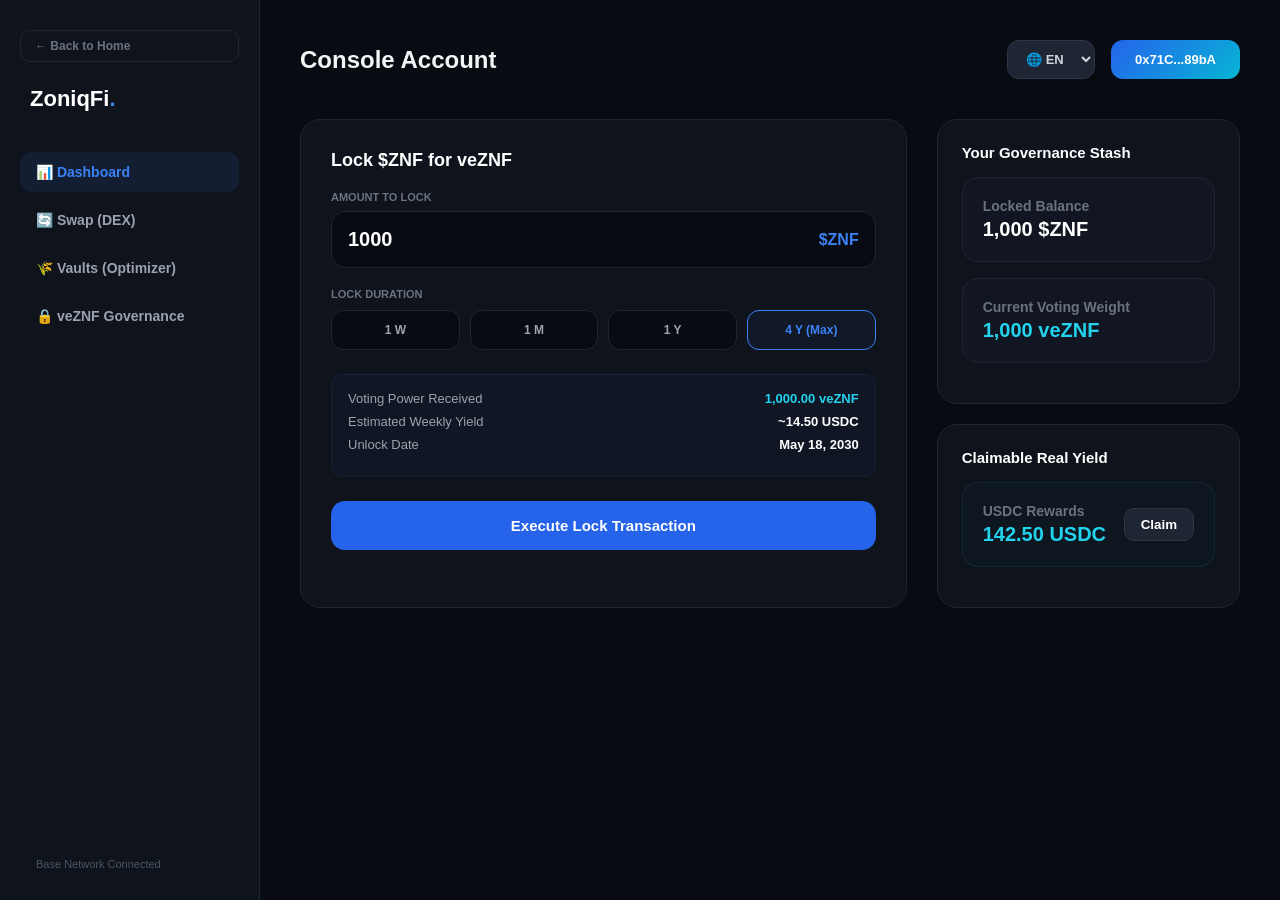
==== commit e17fabcb: "Integrate wallet connection and status monitoring Added wallet connection configuration and status l" ====
--- a/app.html
+++ b/app.html
@@ -6,7 +6,7 @@
     <title>ZoniqFi - dApp Dashboard</title>
     <style>
         /* ==========================================================================
-           1. RESET & LOGIKA DUA BAHASA
+           1. RESET & LOGIKA DUA BAHASA (MURNI CSS)
            ========================================================================== */
         * {
             box-sizing: border-box;
@@ -22,15 +22,18 @@
             overflow-x: hidden;
         }
 
+        /* LOGIKA TAMPILAN BAHASA */
         html[lang="en"] .lang-id { display: none !important; }
         html[lang="en"] .lang-en { display: block; }
         html[lang="en"] span.lang-en { display: inline; }
+        html[lang="en"] div.lang-en { display: block; }
         html[lang="id"] .lang-en { display: none !important; }
         html[lang="id"] .lang-id { display: block; }
         html[lang="id"] span.lang-id { display: inline; }
+        html[lang="id"] div.lang-id { display: block; }
 
         /* ==========================================================================
-           2. SIDEBAR NAVIGATION (DENGAN LOGIKA RESPONSIF HP)
+           2. SIDEBAR NAVIGATION & MOBILE INTERFACE
            ========================================================================== */
         aside {
             width: 260px;
@@ -71,9 +74,8 @@
             color: #3b82f6;
         }
 
-        /* TOMBOL PANAH MENYEMBUNYIKAN MENU DI HP (MOBILE TOGGLE BUTTON) */
         .menu-toggle {
-            display: none; /* Tersembunyi di komputer desktop */
+            display: none;
             position: fixed;
             bottom: 24px;
             right: 24px;
@@ -92,36 +94,21 @@
             justify-content: center;
             transition: transform 0.2s ease;
         }
-        .menu-toggle:active { transform: scale(0.9); }
-
-        /* Overlay gelap saat menu HP terbuka */
+
         .sidebar-overlay {
             display: none;
             position: fixed;
             inset: 0;
             background-color: rgba(0, 0, 0, 0.6);
-            backdrop-blur: 4px;
             z-index: 35;
         }
 
-        /* Media Query Khusus Layar Ponsel (HP) */
         @media (max-width: 768px) {
-            aside {
-                transform: translateX(-100%); /* Sembunyikan sidebar ke kiri luar layar */
-            }
-            aside.open {
-                transform: translateX(0); /* Munculkan sidebar kembali */
-            }
-            .menu-toggle {
-                display: flex; /* Tampilkan tombol di HP */
-            }
-            .main-content {
-                margin-left: 0 !important;
-                padding: 20px !important;
-            }
-            .sidebar-overlay.active {
-                display: block;
-            }
+            aside { transform: translateX(-100%); }
+            aside.open { transform: translateX(0); }
+            .menu-toggle { display: flex; }
+            .main-content { margin-left: 0 !important; padding: 20px !important; }
+            .sidebar-overlay.active { display: block; }
         }
 
         /* ==========================================================================
@@ -132,7 +119,6 @@
             flex-grow: 1;
             padding: 40px;
             max-width: 1200px;
-            transition: margin 0.3s ease;
         }
         .topbar {
             display: flex;
@@ -169,7 +155,6 @@
             font-weight: 600;
             font-size: 13px;
             cursor: pointer;
-            box-shadow: 0 4px 12px rgba(37, 99, 235, 0.2);
         }
 
         .dashboard-grid {
@@ -187,14 +172,9 @@
             border-radius: 20px;
             padding: 30px;
         }
-        .panel-title {
-            font-size: 18px;
-            font-weight: 700;
-            color: #ffffff;
-            margin-bottom: 20px;
-        }
-
-        /* Form Components */
+        .panel-title { font-size: 18px; font-weight: 700; color: #ffffff; margin-bottom: 20px; }
+
+        /* Komponen Form */
         .form-group { margin-bottom: 20px; }
         .form-label {
             font-size: 11px;
@@ -240,9 +220,8 @@
             font-weight: 700;
             cursor: pointer;
             text-align: center;
-            transition: all 0.2s;
-        }
-        .duration-btn:hover, .duration-btn.active {
+        }
+        .duration-btn.active {
             border-color: #3b82f6;
             color: #3b82f6;
             background-color: rgba(59, 130, 246, 0.05);
@@ -256,12 +235,7 @@
             margin: 24px 0;
             font-size: 13px;
         }
-        .summary-row {
-            display: flex;
-            justify-content: space-between;
-            margin-bottom: 8px;
-        }
-        .summary-row:last-child { margin-bottom: 0; }
+        .summary-row { display: flex; justify-content: space-between; margin-bottom: 8px; }
         .summary-label { color: #9ca3af; }
         .summary-value { font-weight: 600; color: #ffffff; }
         .summary-value.highlight { color: #22d3ee; font-weight: 700; }
@@ -276,7 +250,6 @@
             font-size: 15px;
             font-weight: 700;
             cursor: pointer;
-            transition: background 0.2s;
         }
         .btn-action:hover { background-color: #1d4ed8; }
 
@@ -292,7 +265,6 @@
         }
         .reward-info h4 { font-size: 14px; color: #6b7280; font-weight: 600; margin-bottom: 4px; }
         .reward-info p { font-size: 20px; font-weight: 700; color: #ffffff; }
-        
         .btn-sm {
             background-color: #1e2533;
             border: 1px solid #2e374a;
@@ -302,175 +274,569 @@
             font-weight: 600;
             cursor: pointer;
         }
+
+        /* TOAST POP-UP TRANSAKSI */
+        .toast-container {
+            position: fixed;
+            top: 24px;
+            right: 24px;
+            z-index: 100;
+            display: flex;
+            flex-direction: column;
+            gap: 12px;
+            max-width: 360px;
+            width: 100%;
+        }
+        .toast {
+            background-color: #0f131c;
+            border: 1px solid #22c55e;
+            border-left: 6px solid #22c55e;
+            border-radius: 12px;
+            padding: 16px;
+            box-shadow: 0 10px 25px -5px rgba(0, 0, 0, 0.5);
+            display: flex;
+            gap: 12px;
+            transform: translateX(120%);
+            transition: transform 0.4s cubic-bezier(0.175, 0.885, 0.32, 1.275);
+        }
+        .toast.show { transform: translateX(0); }
+        .toast-icon { font-size: 20px; line-height: 1; }
+        .toast-content { flex-grow: 1; }
+        .toast-title { font-size: 14px; font-weight: 700; color: #ffffff; margin-bottom: 4px; }
+        .toast-desc { font-size: 12px; color: #9ca3af; line-height: 1.4; }
+
+        /* ==========================================================================
+           4. SWAP BOX & VAULT TABLE STYLES (MURNI CSS)
+           ========================================================================== */
+        /* Swap Box Specifics */
+        .swap-box {
+            max-width: 480px;
+            margin: 0 auto;
+        }
+        .swap-icon-container {
+            display: flex;
+            justify-content: center;
+            margin: -10px 0;
+            position: relative;
+            z-index: 2;
+        }
+        .swap-arrow-btn {
+            background-color: #1e2533;
+            border: 1px solid #2e374a;
+            color: #3b82f6;
+            width: 36px;
+            height: 36px;
+            border-radius: 10px;
+            font-size: 16px;
+            cursor: pointer;
+            display: flex;
+            align-items: center;
+            justify-content: center;
+        }
+        .swap-arrow-btn:hover { background-color: #2e374a; color: #22d3ee; }
+
+        /* Vault Table Specifics */
+        .table-responsive {
+            overflow-x: auto;
+            border: 1px solid #1e2533;
+            background-color: rgba(15, 23, 42, 0.4);
+            border-radius: 16px;
+            margin-top: 20px;
+        }
+        table {
+            width: 100%;
+            border-collapse: collapse;
+            font-size: 14px;
+            text-align: left;
+        }
+        th {
+            background-color: #0f131c;
+            color: #9ca3af;
+            font-size: 11px;
+            font-weight: 700;
+            text-transform: uppercase;
+            padding: 16px 20px;
+            border-bottom: 1px solid #1e2533;
+        }
+        td {
+            padding: 18px 20px;
+            border-bottom: 1px solid rgba(30, 41, 59, 0.5);
+            color: #d1d5db;
+        }
+        tr:last-child td { border-bottom: none; }
+        .pool-title { font-weight: 700; color: #ffffff; }
+        .badge-pool {
+            display: inline-block;
+            padding: 2px 8px;
+            border-radius: 6px;
+            font-size: 11px;
+            font-weight: 600;
+            background-color: #1e2533;
+            color: #9ca3af;
+            border: 1px solid #2e374a;
+        }
+        .badge-pool.boost {
+            background-color: rgba(34, 211, 238, 0.1);
+            color: #22d3ee;
+            border-color: rgba(34, 211, 238, 0.2);
+        }
     </style>
 </head>
 <body>
 
-    <!-- TOMBOL PANAH SAMBING WARNA-WARNI DI HP -->
+    <!-- NOTIFIKASI POP-UP TOAST -->
+    <div class="toast-container" id="toastContainer">
+        <div class="toast" id="transactionToast">
+            <div class="toast-icon">✅</div>
+            <div class="toast-content">
+                <div class="toast-title lang-en">Transaction Successful</div>
+                <div class="toast-title lang-id">Transaksi Berhasil</div>
+                <div class="toast-desc lang-en">Action processed on Base L2 network successfully.</div>
+                <div class="toast-desc lang-id">Aksi berhasil diproses pada jaringan Base L2.</div>
+            </div>
+        </div>
+    </div>
+
     <button id="menuToggleBtn" class="menu-toggle">☰</button>
-
-    <!-- OVERLAY LAYAR GELAP UNTUK HP -->
     <div id="sidebarOverlay" class="sidebar-overlay"></div>
 
-    <!-- ==========================================================================
-     SIDEBAR UTAMA (app.html)
-     ========================================================================== -->
-<aside id="appSidebar">
-    <div>
-        <button onclick="window.location.href='index.html'" style="background: none; border: 1px solid #1e2533; color: #6b7280; padding: 8px 14px; border-radius: 10px; font-size: 12px; font-weight: 600; cursor: pointer; margin-bottom: 24px; width: 100%; text-align: left; transition: all 0.2s;" onmouseover="this.style.color='#ffffff'; this.style.borderColor='#3b82f6';" onmouseout="this.style.color='#6b7280'; this.style.borderColor='#1e2533';">
-            <span class="lang-en">← Back to Home</span>
-            <span class="lang-id">← Kembali ke Beranda</span>
-        </button>
-
-        <!-- NAMA BRAND -->
-        <div class="logo">ZONIQ<span>.</span></div>
-        
-        <!-- LIST MENU DENGAN EVENT CLICK -->
-        <ul class="nav-links">
-            <li><a href="#" class="nav-item active" onclick="switchPage('dashboard', this)">📊 Dashboard</a></li>
-            <li><a href="#" class="nav-item" onclick="switchPage('swap', this)">🔄 Swap (DEX)</a></li>
-            <li><a href="#" class="nav-item" onclick="switchPage('vaults', this)">🌾 Vaults (Optimizer)</a></li>
-            <li><a href="#" class="nav-item" onclick="switchPage('governance', this)">🔒 veZNQ Governance</a></li>
-        </ul>
-    </div>
-    <div style="font-size: 11px; color: #4b5563; padding-left: 16px;">
-        Base Network Connected
-    </div>
-</aside>
-
-<!-- ==========================================================================
-     KONTEN UTAMA - PERBAIKAN TEKS KE $ZNQ / veZNQ
-     ========================================================================== -->
-<main class="main-content">
-    <header class="topbar">
+    <!-- SIDEBAR NAVIGASI KIRI -->
+    <aside id="appSidebar">
         <div>
-            <h2 class="lang-en" style="font-size: 24px; font-weight: 700;">Console Account</h2>
-            <h2 class="lang-id" style="font-size: 24px; font-weight: 700;">Konsol Akun</h2>
+            <button onclick="window.location.href='index.html'" style="background: none; border: 1px solid #1e2533; color: #6b7280; padding: 8px 14px; border-radius: 10px; font-size: 12px; font-weight: 600; cursor: pointer; margin-bottom: 24px; width: 100%; text-align: left; transition: all 0.2s;" onmouseover="this.style.color='#ffffff'; this.style.borderColor='#3b82f6';" onmouseout="this.style.color='#6b7280'; this.style.borderColor='#1e2533';">
+                <span class="lang-en">← Back to Home</span>
+                <span class="lang-id">← Kembali ke Beranda</span>
+            </button>
+            
+            <div class="logo">ZoniqFi<span>.</span></div>
+            <ul class="nav-links">
+                <li><a href="#" class="nav-item active" onclick="switchPage('dashboard', this)">📊 Dashboard</a></li>
+                <li><a href="#" class="nav-item" onclick="switchPage('swap', this)">🔄 Swap (DEX)</a></li>
+                <li><a href="#" class="nav-item" onclick="switchPage('vaults', this)">🌾 Vaults (Optimizer)</a></li>
+                <li><a href="#" class="nav-item" onclick="switchPage('governance', this)">🔒 veZNF Governance</a></li>
+            </ul>
         </div>
-        <div class="right-controls">
-            <select id="appLangSwitcher" class="lang-select">
-                <option value="en">🌐 EN</option>
-                <option value="id">🌐 ID</option>
-            </select>
-            <button class="btn-wallet">0x71C...89bA</button>
-        </div>
-    </header>
-
-    <!-- AREA KONTEN DINAMIS -->
-    <div id="page-dashboard" class="page-section">
-        <section class="dashboard-grid">
-            <div class="panel">
-                <!-- PERBAIKAN HURUF F MENJADI Q -->
-                <h3 class="panel-title lang-en">Lock $ZNQ for veZNQ</h3>
-                <h3 class="panel-title lang-id">Kunci $ZNQ untuk veZNQ</h3>
-                
-                <div class="form-group">
-                    <label class="form-label lang-en">Amount to Lock</label>
-                    <label class="form-label lang-id">Jumlah untuk Dikunci</label>
-                    <div class="input-box">
-                        <input type="number" placeholder="0.0" value="1000">
-                        <span class="token-select">$ZNQ</span>
-                    </div>
-                </div>
-
-                <div class="form-group">
-                    <label class="form-label lang-en">Lock Duration</label>
-                    <label class="form-label lang-id">Durasi Penguncian</label>
-                    <div class="duration-grid">
-                        <div class="duration-btn">1 W</div>
-                        <div class="duration-btn">1 M</div>
-                        <div class="duration-btn">1 Y</div>
-                        <div class="duration-btn active">4 Y (Max)</div>
-                    </div>
-                </div>
-
-                <div class="summary-box">
-                    <div class="summary-row">
-                        <span class="summary-label lang-en">Voting Power Received</span>
-                        <span class="summary-label lang-id">Kekuatan Suara Diterima</span>
-                        <span class="summary-value highlight">1,000.00 veZNQ</span>
-                    </div>
-                    <div class="summary-row">
-                        <span class="summary-label lang-en">Estimated Weekly Yield</span>
-                        <span class="summary-label lang-id">Estimasi Hasil Mingguan</span>
-                        <span class="summary-value">~14.50 USDC</span>
-                    </div>
-                    <div class="summary-row">
-                        <span class="summary-label lang-en">Unlock Date</span>
-                        <span class="summary-label lang-id">Tanggal Pembukaan Kunci</span>
-                        <span class="summary-value">May 18, 2030</span>
-                    </div>
-                </div>
-
-                <button class="btn-action" id="executeBtn">
-                    <span class="lang-en">Execute Lock Transaction</span>
-                    <span class="lang-id">Eksekusi Transaksi Kunci</span>
-                </button>
+        <div style="font-size: 11px; color: #4b5563; padding-left: 16px;">Base Network Connected</div>
+    </aside>
+
+    <!-- AREA UTAMA DASHBOARD -->
+    <main class="main-content">
+        <header class="topbar">
+            <div>
+                <h2 class="lang-en" style="font-size: 24px; font-weight: 700;">Console Account</h2>
+                <h2 class="lang-id" style="font-size: 24px; font-weight: 700;">Konsol Akun</h2>
             </div>
-
-            <!-- PANEL REWARD KANAN -->
-            <div style="display: flex; flex-direction: column; gap: 20px;">
-                <div class="panel" style="padding: 24px;">
-                    <h3 class="panel-title lang-en" style="font-size: 15px; margin-bottom: 16px;">Your Governance Stash</h3>
-                    <h3 class="panel-title lang-id" style="font-size: 15px; margin-bottom: 16px;">Simpanan Tata Kelola Anda</h3>
-                    <div class="reward-card">
-                        <div class="reward-info">
-                            <h4 class="lang-en">Locked Balance</h4>
-                            <h4 class="lang-id">Saldo Terkunci</h4>
-                            <p>1,000 $ZNQ</p>
+            <div class="right-controls">
+                <select id="appLangSwitcher" class="lang-select">
+                    <option value="en">🌐 EN</option>
+                    <option value="id">🌐 ID</option>
+                </select>
+                <button class="btn-wallet">0x71C...89bA</button>
+            </div>
+        </header>
+
+        <!-- SEKSI 1: DASHBOARD -->
+        <div id="page-dashboard" class="page-section">
+            <section class="dashboard-grid">
+                <div class="panel">
+                    <h3 class="panel-title lang-en">Lock $ZNF for veZNF</h3>
+                    <h3 class="panel-title lang-id">Kunci $ZNF untuk veZNF</h3>
+                    
+                    <div class="form-group">
+                        <label class="form-label lang-en">Amount to Lock</label>
+                        <label class="form-label lang-id">Jumlah untuk Dikunci</label>
+                        <div class="input-box">
+                            <input type="number" placeholder="0.0" value="1000">
+                            <span class="token-select">$ZNF</span>
                         </div>
                     </div>
-                    <div class="reward-card">
-                        <div class="reward-info">
-                            <h4 class="lang-en">Current Voting Weight</h4>
-                            <h4 class="lang-id">Bobot Suara Saat Ini</h4>
-                            <p style="color: #22d3ee;">1,000 veZNQ</p>
+
+                    <div class="form-group">
+                        <label class="form-label lang-en">Lock Duration</label>
+                        <label class="form-label lang-id">Durasi Penguncian</label>
+                        <div class="duration-grid">
+                            <div class="duration-btn">1 W</div>
+                            <div class="duration-btn">1 M</div>
+                            <div class="duration-btn">1 Y</div>
+                            <div class="duration-btn active">4 Y (Max)</div>
+                        </div>
+                    </div>
+
+                    <div class="summary-box">
+                        <div class="summary-row">
+                            <span class="summary-label lang-en">Voting Power Received</span>
+                            <span class="summary-label lang-id">Kekuatan Suara Diterima</span>
+                            <span class="summary-value highlight">1,000.00 veZNF</span>
+                        </div>
+                        <div class="summary-row">
+                            <span class="summary-label lang-en">Estimated Weekly Yield</span>
+                            <span class="summary-label lang-id">Estimasi Hasil Mingguan</span>
+                            <span class="summary-value">~14.50 USDC</span>
+                        </div>
+                        <div class="summary-row">
+                            <span class="summary-label lang-en">Unlock Date</span>
+                            <span class="summary-label lang-id">Tanggal Pembukaan Kunci</span>
+                            <span class="summary-value">May 18, 2030</span>
+                        </div>
+                    </div>
+
+                    <button class="btn-action" id="executeBtn">
+                        <span class="lang-en">Execute Lock Transaction</span>
+                        <span class="lang-id">Eksekusi Transaksi Kunci</span>
+                    </button>
+                </div>
+
+                <div style="display: flex; flex-direction: column; gap: 20px;">
+                    <div class="panel" style="padding: 24px;">
+                        <h3 class="panel-title lang-en" style="font-size: 15px; margin-bottom: 16px;">Your Governance Stash</h3>
+                        <h3 class="panel-title lang-id" style="font-size: 15px; margin-bottom: 16px;">Simpanan Tata Kelola Anda</h3>
+                        <div class="reward-card">
+                            <div class="reward-info">
+                                <h4 class="lang-en">Locked Balance</h4>
+                                <h4 class="lang-id">Saldo Terkunci</h4>
+                                <p>1,000 $ZNF</p>
+                            </div>
+                        </div>
+                        <div class="reward-card">
+                            <div class="reward-info">
+                                <h4 class="lang-en">Current Voting Weight</h4>
+                                <h4 class="lang-id">Bobot Suara Saat Ini</h4>
+                                <p style="color: #22d3ee;">1,000 veZNF</p>
+                            </div>
+                        </div>
+                    </div>
+
+                    <div class="panel" style="padding: 24px;">
+                        <h3 class="panel-title lang-en" style="font-size: 15px; margin-bottom: 16px;">Claimable Real Yield</h3>
+                        <h3 class="panel-title lang-id" style="font-size: 15px; margin-bottom: 16px;">Bagi Hasil yang Dapat Diklaim</h3>
+                        <div class="reward-card" style="background-color: rgba(34, 211, 238, 0.02); border-color: rgba(34, 211, 238, 0.1);">
+                            <div class="reward-info">
+                                <h4>USDC Rewards</h4>
+                                <p style="color: #22d3ee;">142.50 USDC</p>
+                            </div>
+                            <button class="btn-sm" id="claimBtn">Claim</button>
                         </div>
                     </div>
                 </div>
-
-                <div class="panel" style="padding: 24px;">
-                    <h3 class="panel-title lang-en" style="font-size: 15px; margin-bottom: 16px;">Claimable Real Yield</h3>
-                    <h3 class="panel-title lang-id" style="font-size: 15px; margin-bottom: 16px;">Bagi Hasil yang Dapat Diklaim</h3>
-                    <div class="reward-card" style="background-color: rgba(34, 211, 238, 0.02); border-color: rgba(34, 211, 238, 0.1);">
-                        <div class="reward-info">
-                            <h4>USDC Rewards</h4>
-                            <p style="color: #22d3ee;">142.50 USDC</p>
-                        </div>
-                        <button class="btn-sm" id="claimBtn">Claim</button>
+            </section>
+        </div>
+
+        <!-- SEKSI 2: KOTAK TRANSAKSI SWAP (DEX) -->
+        <div id="page-swap" class="page-section" style="display: none;">
+            <div class="panel swap-box">
+                <h3 class="panel-title lang-en">Swap Tokens</h3>
+                <h3 class="panel-title lang-id">Tukar Token</h3>
+                
+                <!-- Input Token Asal -->
+                <div class="form-group">
+                    <label class="form-label lang-en">From</label>
+                    <label class="form-label lang-id">Dari</label>
+                    <div class="input-box">
+                        <input type="number" placeholder="0.0" value="1">
+                        <span class="token-select">ETH</span>
                     </div>
                 </div>
+
+                <!-- Tombol Tukar Arah Panah -->
+                <div class="swap-icon-container">
+                    <button class="swap-arrow-btn">⬇</button>
+                </div>
+
+                <!-- Input Token Tujuan -->
+                <div class="form-group" style="margin-top: 10px;">
+                    <label class="form-label lang-en">To (Estimated)</label>
+                    <label class="form-label lang-id">Ke (Estimasi)</label>
+                    <div class="input-box">
+                        <input type="number" placeholder="0.0" value="3450" readonly>
+                        <span class="token-select">USDC</span>
+                    </div>
+                </div>
+
+                <!-- Detail Slip & Rute Transaksi -->
+                <div class="summary-box">
+                    <div class="summary-row">
+                        <span class="summary-label lang-en">Slippage Tolerance</span>
+                        <span class="summary-label lang-id">Toleransi Slippage</span>
+                        <span class="summary-value">0.5%</span>
+                    </div>
+                    <div class="summary-row">
+                        <span class="summary-label lang-en">Network Fee</span>
+                        <span class="summary-label lang-id">Biaya Jaringan</span>
+                        <span class="summary-value highlight">&lt; $0.01 (Base)</span>
+                    </div>
+                </div>
+
+                <button class="btn-action" id="swapActionBtn">
+                    <span class="lang-en">Swap Assets</span>
+                    <span class="lang-id">Tukar Aset</span>
+                </button>
             </div>
-        </section>
+        </div>
+
+        <!-- SEKSI 3: TABEL BRANKAS INVESTASI AKTIF (VAULTS OPTIMIZER) -->
+        <div id="page-vaults" class="page-section" style="display: none;">
+            <div class="panel">
+                <h3 class="panel-title lang-en">Automated Compounding Vaults</h3>
+                <h3 class="panel-title lang-id">Brankas Otomatisasi Hasil</h3>
+                
+                <div class="table-responsive">
+                    <table>
+                        <thead>
+                            <tr>
+                                <th class="lang-en">Vault Name</th><th class="lang-id">Nama Brankas</th>
+                                <th class="lang-en">Total Deposited (TVL)</th><th class="lang-id">Total Disetor (TVL)</th>
+                                <th class="lang-en">Your Balance</th><th class="lang-id">Saldo Anda</th>
+                                <th class="cyan-text">Boosted APY</th>
+                                <th style="text-align: right;" class="lang-en">Action</th><th style="text-align: right;" class="lang-id">Aksi</th>
+                            </tr>
+                        </thead>
+                        <tbody>
+                            <tr>
+                                <td>
+                                    <div class="pool-title">WETH / USDC</div>
+                                    <span class="badge-pool lang-en">Standard</span><span class="badge-pool lang-id">Standar</span>
+                                </td>
+                                <td>$18,452,000</td>
+                                <td>0.00 LP</td>
+                                <td class="boost-apr">32.8% 🔥</td>
+                                <td style="text-align: right;"><button class="btn-sm id-vault-btn">Deposit</button></td>
+                            </tr>
+                            <tr>
+                                <td>
+                                    <div class="pool-title">USDC / USDt</div>
+                                    <span class="badge-pool">Stable</span>
+                                </td>
+                                <td>$14,210,500</td>
+                                <td>540.20 LP</td>
+                                <td class="boost-apr">11.5% 🔥</td>
+                                <td style="text-align: right;"><button class="btn-sm id-vault-btn">Manage</button></td>
+                            </tr>
+                            <tr>
+                                <td>
+                                    <div class="pool-title">$ZNF / WETH</div>
+                                    <span class="badge-pool boost">Volatile</span>
+                                </td>
+                                <td>$10,188,704</td>
+                                <td>1,250.00 LP</td>
+                                <td class="boost-apr">114.6% 🔥</td>
+                                <td style="text-align: right;"><button class="btn-sm id-vault-btn">Manage</button></td>
+                            </tr>
+                        </tbody>
+                    </table>
+                </div>
+            </div>
+        </div>
+
+        <!-- ==========================================================================
+     SEKSI 4: VEZNQ GOVERNANCE & GAUGE VOTING (INTEGRASI PENUH)
+     ========================================================================== -->
+<div id="page-governance" class="page-section" style="display: none;">
+    <style>
+        /* Gaya Visual Khusus Modul Governance */
+        .gov-header {
+            margin-bottom: 24px;
+        }
+        .gov-banner {
+            background: linear-gradient(135deg, rgba(37, 99, 235, 0.08) 0%, rgba(6, 182, 212, 0.05) 100%);
+            border: 1px solid rgba(59, 130, 246, 0.15);
+            padding: 24px;
+            border-radius: 16px;
+            margin-bottom: 30px;
+            display: flex;
+            justify-content: space-between;
+            align-items: center;
+            gap: 20px;
+        }
+        @media (max-width: 600px) { .gov-banner { flex-direction: column; align-items: flex-start; } }
+        
+        .gov-banner-text h4 { font-size: 16px; color: #ffffff; font-weight: 700; margin-bottom: 6px; }
+        .gov-banner-text p { font-size: 13px; color: #9ca3af; line-height: 1.5; margin: 0; }
+        
+        /* Bar Progress Total Alokasi Suara */
+        .vote-progress-container {
+            margin-bottom: 30px;
+            background-color: #0f131c;
+            border: 1px solid #1e2533;
+            padding: 20px;
+            border-radius: 16px;
+        }
+        .progress-header {
+            display: flex;
+            justify-content: space-between;
+            font-size: 12px;
+            font-weight: 700;
+            text-transform: uppercase;
+            color: #6b7280;
+            margin-bottom: 10px;
+        }
+        .progress-bar-bg {
+            background-color: #080b11;
+            height: 12px;
+            border-radius: 6px;
+            overflow: hidden;
+            border: 1px solid #1e2533;
+        }
+        .progress-bar-fill {
+            background: linear-gradient(90deg, #2563eb 0%, #22d3ee 100%);
+            height: 100%;
+            width: 0%; /* Diatur dinamis via JavaScript */
+            transition: width 0.3s ease;
+        }
+
+        /* Tabel Pengaturan Bobot Emisi (Gauge Table) */
+        .table-panel {
+            background-color: #0f131c;
+            border: 1px solid #1e2533;
+            border-radius: 20px;
+            padding: 24px;
+        }
+        .gov-table-responsive {
+            overflow-x: auto;
+            margin-top: 15px;
+        }
+        .gov-table {
+            width: 100%;
+            border-collapse: collapse;
+            font-size: 14px;
+            text-align: left;
+        }
+        .gov-table th {
+            background-color: #080b11;
+            color: #6b7280;
+            font-size: 11px;
+            font-weight: 700;
+            text-transform: uppercase;
+            padding: 14px 20px;
+            border-bottom: 1px solid #1e2533;
+        }
+        .gov-table td {
+            padding: 16px 20px;
+            border-bottom: 1px solid rgba(30, 37, 51, 0.6);
+            color: #d1d5db;
+            vertical-align: middle;
+        }
+        .gov-table tr:last-child td { border-bottom: none; }
+        
+        /* Input Angka Persentase */
+        .vote-input-wrapper {
+            display: flex;
+            align-items: center;
+            background-color: #080b11;
+            border: 1px solid #1e2533;
+            border-radius: 10px;
+            padding: 6px 12px;
+            width: 110px;
+        }
+        .vote-input-wrapper input {
+            background: none;
+            border: none;
+            color: #ffffff;
+            font-size: 14px;
+            font-weight: 700;
+            width: 100%;
+            outline: none;
+            text-align: right;
+        }
+        /* Menghilangkan panah spinner default bawaan browser */
+        .vote-input-wrapper input::-webkit-outer-spin-button,
+        .vote-input-wrapper input::-webkit-inner-spin-button { -webkit-appearance: none; margin: 0; }
+        .vote-input-wrapper span { color: #6b7280; font-size: 13px; font-weight: 700; margin-left: 4px; }
+    </style>
+
+    <!-- BANNER RINGKASAN EPOCH TATA KELOLA -->
+    <div class="gov-banner">
+        <div class="gov-banner-text">
+            <h4 class="lang-en">Gauge Voting - Epoch 14 Active</h4>
+            <h4 class="lang-id">Pemungutan Suara Emisi - Epoh 14 Aktif</h4>
+            <p class="lang-en">Lock your $ZNF to gain veZNF. Use your voting weight weekly to direct daily $ZNF reward emissions to your preferred liquidity pools.</p>
+            <p class="lang-id">Kunci $ZNF Anda untuk mendapatkan veZNQ. Gunakan bobot hak suara Anda setiap minggu untuk mengarahkan emisi hadiah harian $ZNF ke kolam likuiditas pilihan Anda.</p>
+        </div>
+        <div style="text-align: right; min-width: 140px;">
+            <span class="lang-en" style="font-size: 11px; font-weight: 700; color: #6b7280; uppercase; display:block; margin-bottom:4px;">Time Remaining</span>
+            <span class="lang-id" style="font-size: 11px; font-weight: 700; color: #6b7280; uppercase; display:block; margin-bottom:4px;">Sisa Waktu</span>
+            <span style="font-size: 18px; font-weight: 700; color: #22d3ee;">2d 14h 32m</span>
+        </div>
     </div>
 
-    <!-- PLACEHOLDER HALAMAN FITUR BARU LAINNYA -->
-    <div id="page-swap" class="page-section" style="display: none;">
-        <div class="panel text-center">
-            <h3 class="panel-title">🔄 ZONIQ Swap Platform (DEX)</h3>
-            <p class="lang-en" style="color: #9ca3af; font-size: 14px;">Liquidity pooling integration code is ready staged for Base L2 Router.</p>
-            <p class="lang-id" style="color: #9ca3af; font-size: 14px;">Kode integrasi kolam likuiditas telah siap dipetakan untuk Router L2 Base.</p>
+    <!-- PROGRESS AREA ALOKASI HAK SUARA -->
+    <div class="vote-progress-container">
+        <div class="progress-header">
+            <div>
+                <span class="lang-en">Your Voting Power Allocation</span>
+                <span class="lang-id">Alokasi Kekuatan Suara Anda</span>
             </div>
+            <div style="color: #ffffff;"><span id="totalAllocatedPercent">0</span>% / 100%</div>
+        </div>
+        <div class="progress-bar-bg">
+            <div id="govProgressBar" class="progress-bar-fill"></div>
+        </div>
     </div>
 
-    <div id="page-vaults" class="page-section" style="display: none;">
-        <div class="panel text-center">
-            <h3 class="panel-title">🌾 ZONIQ Yield Optimizer Vaults</h3>
-            <p class="lang-en" style="color: #9ca3af; font-size: 14px;">Automated compounding yield system configuration interface placeholder.</p>
-                <p class="lang-id" style="color: #9ca3af; font-size: 14px;">Antarmuka konfigurasi sistem otomatisasi pelipatganda hasil bunga investasi.</p>
-            </div>
+    <!-- PANEL TABEL GAUGE EMISI -->
+    <div class="table-panel">
+        <h3 class="panel-title lang-en" style="margin-bottom: 6px;">Pool Weight Allocations</h3>
+        <h3 class="panel-title lang-id" style="margin-bottom: 6px;">Alokasi Bobot Kolam</h3>
+        <p class="lang-en" style="color: #6b7280; font-size: 13px; margin-bottom: 20px;">Distribute your total veZNF weight across the available pools below. Ensure the total does not exceed 100%.</p>
+        <p class="lang-id" style="color: #6b7280; font-size: 13px; margin-bottom: 20px;">Distribusikan total bobot veZNF Anda ke kolam-kolam yang tersedia di bawah ini. Pastikan jumlah totalnya tidak melebihi 100%.</p>
+        
+        <div class="gov-table-responsive">
+            <table class="gov-table">
+                <thead>
+                    <tr>
+                        <th class="lang-en">Pool Pair</th><th class="lang-id">Pasangan Kolam</th>
+                        <th class="lang-en">Current Total Weight</th><th class="lang-id">Bobot Total Saat Ini</th>
+                        <th class="lang-en">Next Epoch Estimate</th><th class="lang-id">Estimasi Epoh Berikutnya</th>
+                        <th class="lang-en" style="text-align: right;">Your Allocation</th><th class="lang-id" style="text-align: right;">Alokasi Anda</th>
+                    </tr>
+                </thead>
+                <tbody>
+                    <tr>
+                        <td style="font-weight: 700; color: #ffffff;">WETH / USDC</td>
+                        <td>42.51%</td>
+                        <td style="color: #22d3ee;">~1.42 $ZNF / block</td>
+                        <td style="text-align: right; display: flex; justify-content: flex-end;">
+                            <div class="vote-input-wrapper">
+                                <input type="number" class="gauge-input" min="0" max="100" value="0" oninput="calculateTotalVotes()">
+                                <span>%</span>
+                            </div>
+                        </td>
+                    </tr>
+                    <tr>
+                        <td style="font-weight: 700; color: #ffffff;">USDC / USDt</td>
+                        <td>21.14%</td>
+                        <td style="color: #22d3ee;">~0.71 $ZNF / block</td>
+                        <td style="text-align: right; display: flex; justify-content: flex-end;">
+                            <div class="vote-input-wrapper">
+                                <input type="number" class="gauge-input" min="0" max="100" value="0" oninput="calculateTotalVotes()">
+                                <span>%</span>
+                            </div>
+                        </td>
+                    </tr>
+                    <tr>
+                        <td style="font-weight: 700; color: #ffffff;">$ZNF / WETH</td>
+                        <td>36.35%</td>
+                        <td style="color: #22d3ee;">~1.21 $ZNF / block</td>
+                        <td style="text-align: right; display: flex; justify-content: flex-end;">
+                            <div class="vote-input-wrapper">
+                                <input type="number" class="gauge-input" min="0" max="100" value="0" oninput="calculateTotalVotes()">
+                                <span>%</span>
+                            </div>
+                        </td>
+                    </tr>
+                </tbody>
+            </table>
+        </div>
+
+        <!-- Tombol Pengiriman Hasil Vote -->
+        <button class="btn-action" id="submitVotesBtn" style="margin-top: 30px; background: linear-gradient(135deg, #2563eb 0%, #06b6d4 100%);">
+            <span class="lang-en">Submit Gauge Votes</span>
+            <span class="lang-id">Kirim Pilihan Suara Emisi</span>
+        </button>
     </div>
-
-    <div id="page-governance" class="page-section" style="display: none;">
-        <div class="panel text-center">
-            <h3 class="panel-title">🔒 veZNQ Governance & Gauge Voting</h3>
-            <p class="lang-en" style="color: #9ca3af; font-size: 14px;">Decentralized Autonomous Organization (DAO) voting protocol activation module.</p>
-                <p class="lang-id" style="color: #9ca3af; font-size: 14px;">Modul aktivasi protokol pemungutan suara Organisasi Otonom Terdesentralisasi (DAO).</p>
-            </div>
-    </div>
-</main>
-
-    <!-- SCRIPT LOGIKA KONTROL INTERAKTIF -->
+</div>
+    </main>
+
+    <!-- INTERACTIVE SCRIPT -->
     <script>
         // 1. Logika Pengalihan Dua Bahasa (EN/ID)
         document.getElementById('appLangSwitcher').addEventListener('change', function(e) {
@@ -486,7 +852,20 @@
             });
         });
 
-        // 3. LOGIKA TOMBOL PANAH FLOATING BERWARNA UNTUK MENU HP
+        // 3. Logika Navigasi Menu Sidebar (SPA)
+        function switchPage(pageId, element) {
+            const pages = document.querySelectorAll('.page-section');
+            pages.forEach(page => { page.style.display = 'none'; });
+
+            const activePage = document.getElementById(`page-${pageId}`);
+            if (activePage) { activePage.style.display = 'block'; }
+
+            const menuItems = document.querySelectorAll('.nav-item');
+            menuItems.forEach(item => { item.classList.remove('active'); });
+            element.classList.add('active');
+        }
+
+        // 4. Logika Menu HP Hamburger Toggle
         const menuToggleBtn = document.getElementById('menuToggleBtn');
         const appSidebar = document.getElementById('appSidebar');
         const sidebarOverlay = document.getElementById('sidebarOverlay');
@@ -494,46 +873,87 @@
         function toggleMobileMenu() {
             const isOpen = appSidebar.classList.toggle('open');
             sidebarOverlay.classList.toggle('active');
-            
-            // Ubah ikon tombol panah: ☰ saat tertutup, dan ✕ (atau ikon kembali) saat menu terbuka
             if (isOpen) {
                 menuToggleBtn.innerHTML = '✕';
-                menuToggleBtn.style.background = 'linear-gradient(135deg, #ef4444 0%, #991b1b 100%)'; // Berubah merah saat menu terbuka
+                menuToggleBtn.style.background = 'linear-gradient(135deg, #ef4444 0%, #991b1b 100%)';
             } else {
                 menuToggleBtn.innerHTML = '☰';
-                menuToggleBtn.style.background = 'linear-gradient(135deg, #2563eb 0%, #06b6d4 100%)'; // Kembali biru cerah khas Base
+                menuToggleBtn.style.background = 'linear-gradient(135deg, #2563eb 0%, #06b6d4 100%)';
             }
         }
-
         menuToggleBtn.addEventListener('click', toggleMobileMenu);
-        sidebarOverlay.addEventListener('click', toggleMobileMenu); // Tutup menu jika area luar/gelap diklik
-
-        // LOGIKA SKRIP BERPINDAH HALAMAN SECARA DINAMIS (DAPP NAVIGATION HUB)
-function switchPage(pageId, element) {
-    // 1. Sembunyikan semua kontainer seksi halaman utama terlebih dahulu
-    const pages = document.querySelectorAll('.page-section');
-    pages.forEach(page => {
-        page.style.display = 'none';
-    });
-
-    // 2. Munculkan kontainer seksi halaman yang sedang diklik pengguna
-    const activePage = document.getElementById(`page-${pageId}`);
-    if (activePage) {
-        // Jika halaman dashboard, kembalikan format tampilan ke sistem kisi (grid)
-        if (pageId === 'dashboard') {
-            activePage.style.display = 'block';
-        } else {
-            activePage.style.display = 'block';
-        }
-    }
-
-    // 3. Atur status visual menyala (active state) pada link menu sidebar yang diklik
-    const menuItems = document.querySelectorAll('.nav-item');
-    menuItems.forEach(item => {
-        item.classList.remove('active');
-    });
-    element.classList.add('active');
+        sidebarOverlay.addEventListener('click', toggleMobileMenu);
+
+        // 5. Logika Toast Notifikasi Pop-up (Multi-Binding)
+        const toast = document.getElementById('transactionToast');
+
+        function showNotification() {
+            toast.classList.add('show');
+            setTimeout(() => { toast.classList.remove('show'); }, 4000);
+        }
+        
+        // Pasang event ke semua tombol aksi dApp
+        document.getElementById('executeBtn').addEventListener('click', showNotification);
+        document.getElementById('claimBtn').addEventListener('click', showNotification);
+        document.getElementById('swapActionBtn').addEventListener('click', showNotification);
+        
+        document.querySelectorAll('.id-vault-btn').forEach(btn => {
+            btn.addEventListener('click', showNotification);
+        });
+    
+    import '@rainbow-me/rainbowkit/styles.css';
+import { getDefaultConfig, RainbowKitProvider } from '@rainbow-me/rainbowkit';
+import { WagmiProvider, createConfig, http } from 'wagmi';
+import { base, baseSepolia } from 'wagmi/chains';
+import { coinbaseWallet, metaMaskWallet, walletConnectWallet } from '@rainbow-me/rainbowkit/wallets';
+
+// 1. Konfigurasi Client & Konektor Dompet ZoniqFi
+const config = getDefaultConfig({
+  appName: 'ZoniqFi',
+  projectId: 'YOUR_WALLETCONNECT_PROJECT_ID', // Dapatkan gratis di ://walletconnect.com
+  chains: [base, baseSepolia],
+  
+  // Mengaktifkan Coinbase Smart Wallet dengan fitur Passkey otomatis
+  wallets: [
+    {
+      groupName: 'Recommended / Direkomendasikan',
+      wallets: [
+        coinbaseWallet({ 
+          preference: 'smartWallet' // Wajib diatur 'smartWallet' untuk mengaktifkan Passkey/Gasless L2
+        }),
+        metaMaskWallet,
+      ],
+    },
+    {
+      groupName: 'Other Wallets / Dompet Lainnya',
+      wallets: [
+        walletConnectWallet,
+      ],
+    },
+  ],
+  
+  // Pengarah jalur RPC Node Terdesentralisasi
+  transports: {
+    [base.id]: http('https://base.org'),
+    [baseSepolia.id]: http('https://base.org'),
+  },
+});
+
+// 2. Integrasi Fungsi Pemantau Status Hubungan Dompet (Wallet Status Listener)
+// Fungsi ini otomatis mengubah teks tombol "0x71C...89bA" pada topbar kanan app.html Anda
+function listenWalletConnection() {
+  // Pustaka Wagmi akan mendeteksi status on-chain secara real-time
+  const account = config.getClient().getState().account;
+  const walletBtn = document.querySelector('.btn-wallet');
+  
+  if (account && walletBtn) {
+    const address = account.address;
+    // Format alamat dompet menjadi ringkas (Contoh: 0x71C...89bA)
+    walletBtn.innerText = `${address.substring(0, 5)}...${address.substring(address.length - 4)}`;
+    walletBtn.style.background = 'linear-gradient(135deg, #22c55e 0%, #15803d 100%)'; // Berubah hijau saat sukses terkoneksi
+  }
 }
+
     </script>
 </body>
 </html>
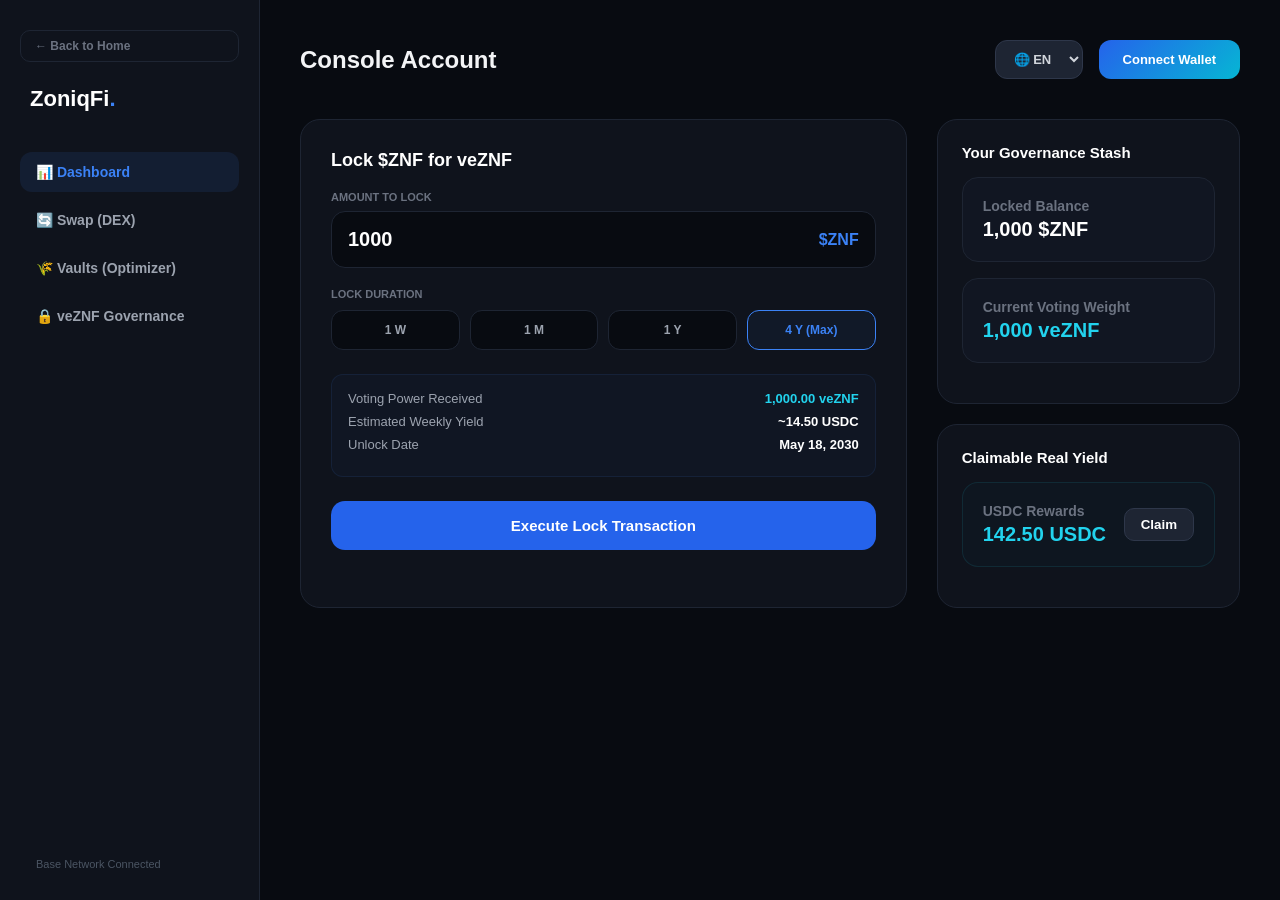
==== commit 5a1d6db3: "Update wallet button to include text" ====
--- a/app.html
+++ b/app.html
@@ -431,7 +431,7 @@
                     <option value="en">🌐 EN</option>
                     <option value="id">🌐 ID</option>
                 </select>
-                <button class="btn-wallet">0x71C...89bA</button>
+                <button class="btn-wallet">Connect Wallet</button>
             </div>
         </header>
 
@@ -901,59 +901,6 @@
             btn.addEventListener('click', showNotification);
         });
     
-    import '@rainbow-me/rainbowkit/styles.css';
-import { getDefaultConfig, RainbowKitProvider } from '@rainbow-me/rainbowkit';
-import { WagmiProvider, createConfig, http } from 'wagmi';
-import { base, baseSepolia } from 'wagmi/chains';
-import { coinbaseWallet, metaMaskWallet, walletConnectWallet } from '@rainbow-me/rainbowkit/wallets';
-
-// 1. Konfigurasi Client & Konektor Dompet ZoniqFi
-const config = getDefaultConfig({
-  appName: 'ZoniqFi',
-  projectId: 'YOUR_WALLETCONNECT_PROJECT_ID', // Dapatkan gratis di ://walletconnect.com
-  chains: [base, baseSepolia],
-  
-  // Mengaktifkan Coinbase Smart Wallet dengan fitur Passkey otomatis
-  wallets: [
-    {
-      groupName: 'Recommended / Direkomendasikan',
-      wallets: [
-        coinbaseWallet({ 
-          preference: 'smartWallet' // Wajib diatur 'smartWallet' untuk mengaktifkan Passkey/Gasless L2
-        }),
-        metaMaskWallet,
-      ],
-    },
-    {
-      groupName: 'Other Wallets / Dompet Lainnya',
-      wallets: [
-        walletConnectWallet,
-      ],
-    },
-  ],
-  
-  // Pengarah jalur RPC Node Terdesentralisasi
-  transports: {
-    [base.id]: http('https://base.org'),
-    [baseSepolia.id]: http('https://base.org'),
-  },
-});
-
-// 2. Integrasi Fungsi Pemantau Status Hubungan Dompet (Wallet Status Listener)
-// Fungsi ini otomatis mengubah teks tombol "0x71C...89bA" pada topbar kanan app.html Anda
-function listenWalletConnection() {
-  // Pustaka Wagmi akan mendeteksi status on-chain secara real-time
-  const account = config.getClient().getState().account;
-  const walletBtn = document.querySelector('.btn-wallet');
-  
-  if (account && walletBtn) {
-    const address = account.address;
-    // Format alamat dompet menjadi ringkas (Contoh: 0x71C...89bA)
-    walletBtn.innerText = `${address.substring(0, 5)}...${address.substring(address.length - 4)}`;
-    walletBtn.style.background = 'linear-gradient(135deg, #22c55e 0%, #15803d 100%)'; // Berubah hijau saat sukses terkoneksi
-  }
-}
-
     </script>
 </body>
 </html>
